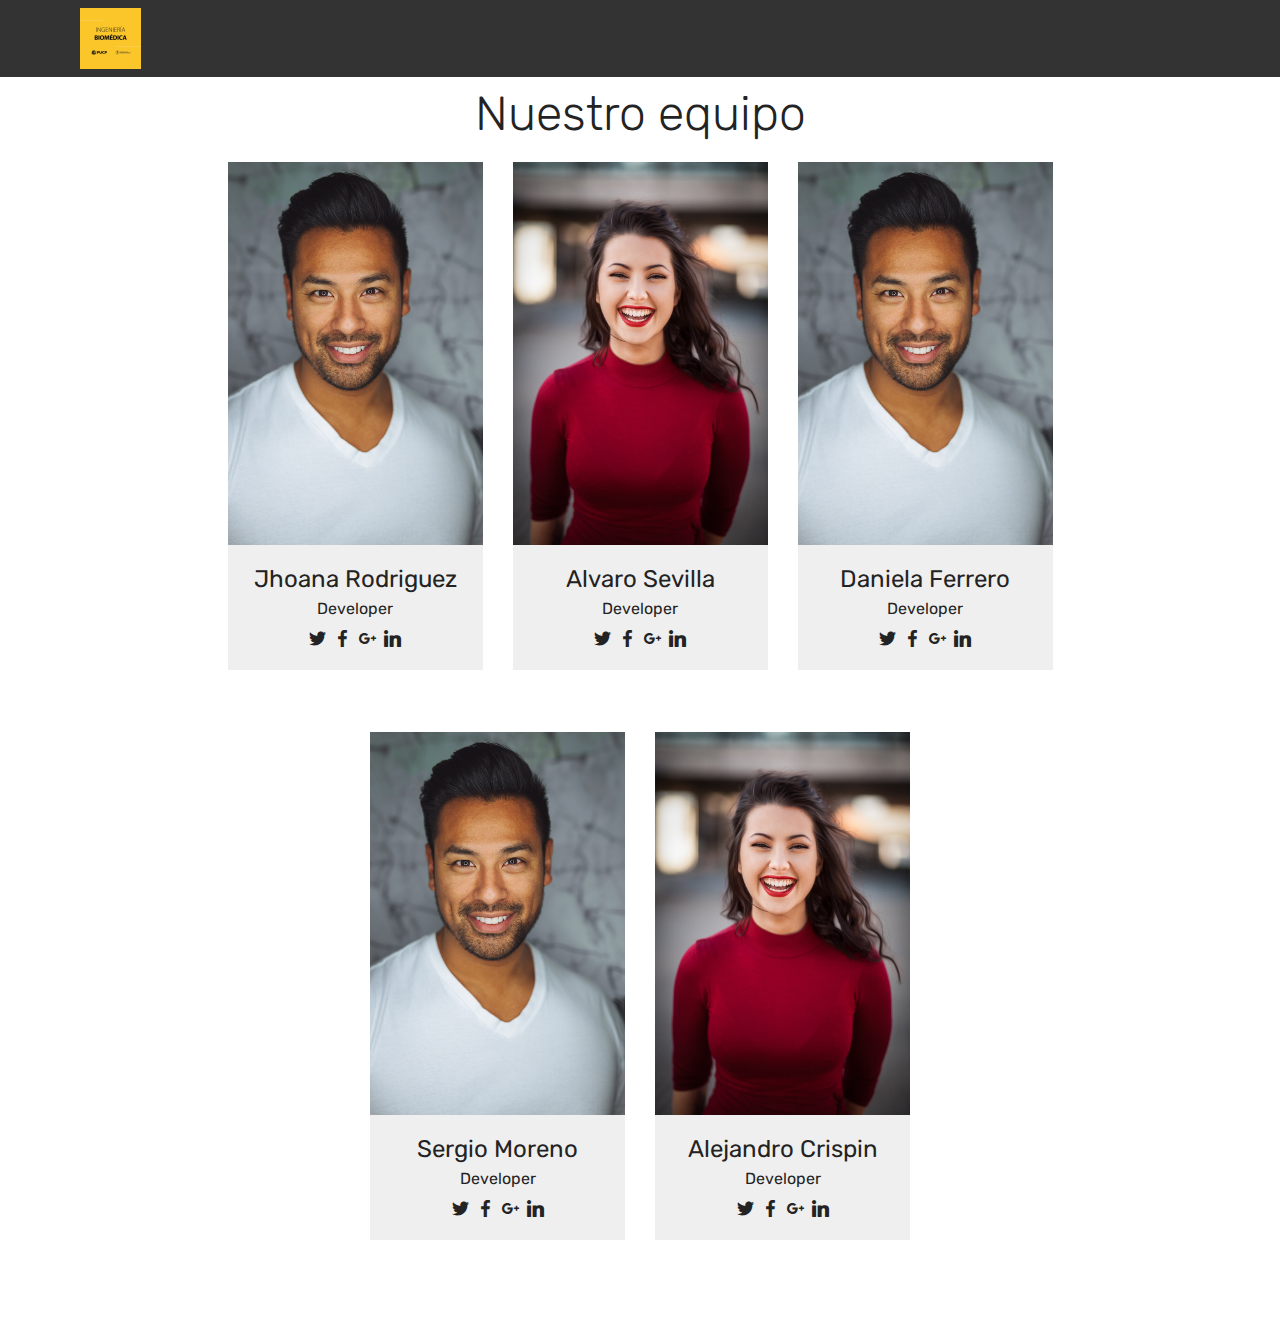
==== Nosotros.html @ 65a23946 "create github pages" ====
<!DOCTYPE html>
<html  >
<head>
  <!-- Site made with Mobirise Website Builder v4.10.15, https://mobirise.com -->
  <meta charset="UTF-8">
  <meta http-equiv="X-UA-Compatible" content="IE=edge">
  <meta name="generator" content="Mobirise v4.10.15, mobirise.com">
  <meta name="viewport" content="width=device-width, initial-scale=1, minimum-scale=1">
  <link rel="shortcut icon" href="assets/images/logo4.png" type="image/x-icon">
  <meta name="description" content="Site Builder Description">
  
  <title>Nosotros</title>
  <link rel="stylesheet" href="assets/web/assets/mobirise-icons/mobirise-icons.css">
  <link rel="stylesheet" href="assets/bootstrap/css/bootstrap.min.css">
  <link rel="stylesheet" href="assets/bootstrap/css/bootstrap-grid.min.css">
  <link rel="stylesheet" href="assets/bootstrap/css/bootstrap-reboot.min.css">
  <link rel="stylesheet" href="assets/tether/tether.min.css">
  <link rel="stylesheet" href="assets/dropdown/css/style.css">
  <link rel="stylesheet" href="assets/socicon/css/styles.css">
  <link rel="stylesheet" href="assets/theme/css/style.css">
  <link rel="preload" as="style" href="assets/mobirise/css/mbr-additional.css"><link rel="stylesheet" href="assets/mobirise/css/mbr-additional.css" type="text/css">
  
  
  
</head>
<body>
  <section class="menu cid-rJEvu6tpf3" once="menu" id="menu1-1">

    

    <nav class="navbar navbar-expand beta-menu navbar-dropdown align-items-center navbar-fixed-top navbar-toggleable-sm">
        <button class="navbar-toggler navbar-toggler-right" type="button" data-toggle="collapse" data-target="#navbarSupportedContent" aria-controls="navbarSupportedContent" aria-expanded="false" aria-label="Toggle navigation">
            <div class="hamburger">
                <span></span>
                <span></span>
                <span></span>
                <span></span>
            </div>
        </button>
        <div class="menu-logo">
            <div class="navbar-brand">
                <span class="navbar-logo">
                    <a href="https://mobirise.co">
                         <img src="assets/images/ing-biomedica-122x122.png" alt="Mobirise" title="" style="height: 3.8rem;">
                    </a>
                </span>
                
            </div>
        </div>
        <div class="collapse navbar-collapse" id="navbarSupportedContent">
            
            
        </div>
    </nav>
</section>

<section class="engine"><a href="https://mobirise.info/i">website creation software</a></section><section class="team1 cid-rJEvImkR2A" id="team1-2">
    
    
    
    <div class="container align-center">
        <h2 class="pb-3 mbr-fonts-style mbr-section-title display-2">Nuestro equipo</h2>
        
        <div class="row media-row">
            
        <div class="team-item col-lg-3 col-md-6">
                <div class="item-image">
                    <img src="assets/images/face3.jpg" alt="" title="">
                </div>
                <div class="item-caption py-3">
                    <div class="item-name px-2">
                        <p class="mbr-fonts-style display-5">Jhoana Rodriguez</p>
                    </div>
                    <div class="item-role px-2">
                        <p>Developer</p>
                    </div>
                    <div class="item-social pt-2">
                        <a href="https://twitter.com/mobirise" target="_blank">
                            <span class="p-1 socicon-twitter socicon mbr-iconfont mbr-iconfont-social"></span>
                        </a>
                        <a href="https://www.facebook.com/pages/Mobirise/1616226671953247" target="_blank">
                            <span class="p-1 socicon-facebook socicon mbr-iconfont mbr-iconfont-social"></span>
                        </a>
                        <a href="https://plus.google.com/u/0/+Mobirise" target="_blank">
                            <span class="p-1 socicon-googleplus socicon mbr-iconfont mbr-iconfont-social"></span>
                        </a>
                        <a href="https://www.linkedin.com/in/mobirise" target="_blank">
                            <span class="p-1 socicon-linkedin socicon mbr-iconfont mbr-iconfont-social"></span>
                        </a>
                        <a href="https://www.instagram.com/mobirise/" target="_blank">
                            
                        </a>
                        <a href="https://www.youtube.com/channel/UCt_tncVAetpK5JeM8L-8jyw" target="_blank">    
                            
                        </a>
                    </div>
                </div>
            </div><div class="team-item col-lg-3 col-md-6">
                <div class="item-image">
                    <img src="assets/images/face2.jpg" alt="" title="">
                </div>
                <div class="item-caption py-3">
                    <div class="item-name px-2">
                        <p class="mbr-fonts-style display-5">Alvaro Sevilla</p>
                    </div>
                    <div class="item-role px-2">
                        <p>Developer</p>
                    </div>
                    <div class="item-social pt-2">
                        <a href="https://twitter.com/mobirise" target="_blank">
                            <span class="p-1 socicon-twitter socicon mbr-iconfont mbr-iconfont-social"></span>
                        </a>
                        <a href="https://www.facebook.com/pages/Mobirise/1616226671953247" target="_blank">
                            <span class="p-1 socicon-facebook socicon mbr-iconfont mbr-iconfont-social"></span>
                        </a>
                        <a href="https://plus.google.com/u/0/+Mobirise" target="_blank">
                            <span class="p-1 socicon-googleplus socicon mbr-iconfont mbr-iconfont-social"></span>
                        </a>
                        <a href="https://www.linkedin.com/in/mobirise" target="_blank">
                            <span class="p-1 socicon-linkedin socicon mbr-iconfont mbr-iconfont-social"></span>
                        </a>
                        <a href="https://www.instagram.com/mobirise/" target="_blank">
                            
                        </a>
                        <a href="https://www.youtube.com/channel/UCt_tncVAetpK5JeM8L-8jyw" target="_blank">    
                            
                        </a>
                    </div>
                </div>
            </div><div class="team-item col-lg-3 col-md-6">
                <div class="item-image">
                    <img src="assets/images/face3.jpg" alt="" title="">
                </div>
                <div class="item-caption py-3">
                    <div class="item-name px-2">
                        <p class="mbr-fonts-style display-5">Daniela Ferrero</p>
                    </div>
                    <div class="item-role px-2">
                        <p>Developer</p>
                    </div>
                    <div class="item-social pt-2">
                        <a href="https://twitter.com/mobirise" target="_blank">
                            <span class="p-1 socicon-twitter socicon mbr-iconfont mbr-iconfont-social"></span>
                        </a>
                        <a href="https://www.facebook.com/pages/Mobirise/1616226671953247" target="_blank">
                            <span class="p-1 socicon-facebook socicon mbr-iconfont mbr-iconfont-social"></span>
                        </a>
                        <a href="https://plus.google.com/u/0/+Mobirise" target="_blank">
                            <span class="p-1 socicon-googleplus socicon mbr-iconfont mbr-iconfont-social"></span>
                        </a>
                        <a href="https://www.linkedin.com/in/mobirise" target="_blank">
                            <span class="p-1 socicon-linkedin socicon mbr-iconfont mbr-iconfont-social"></span>
                        </a>
                        <a href="https://www.instagram.com/mobirise/" target="_blank">
                            
                        </a>
                        <a href="https://www.youtube.com/channel/UCt_tncVAetpK5JeM8L-8jyw" target="_blank">    
                            
                        </a>
                    </div>
                </div>
            </div></div>    
    </div>
</section>

<section class="team1 cid-rJEvRMccvX" id="team1-3">
    
    
    
    <div class="container align-center">
        
        
        <div class="row media-row">
            
        <div class="team-item col-lg-3 col-md-6">
                <div class="item-image">
                    <img src="assets/images/face3.jpg" alt="" title="">
                </div>
                <div class="item-caption py-3">
                    <div class="item-name px-2">
                        <p class="mbr-fonts-style display-5">Sergio Moreno</p>
                    </div>
                    <div class="item-role px-2">
                        <p>Developer</p>
                    </div>
                    <div class="item-social pt-2">
                        <a href="https://twitter.com/mobirise" target="_blank">
                            <span class="p-1 socicon-twitter socicon mbr-iconfont mbr-iconfont-social"></span>
                        </a>
                        <a href="https://www.facebook.com/pages/Mobirise/1616226671953247" target="_blank">
                            <span class="p-1 socicon-facebook socicon mbr-iconfont mbr-iconfont-social"></span>
                        </a>
                        <a href="https://plus.google.com/u/0/+Mobirise" target="_blank">
                            <span class="p-1 socicon-googleplus socicon mbr-iconfont mbr-iconfont-social"></span>
                        </a>
                        <a href="https://www.linkedin.com/in/mobirise" target="_blank">
                            <span class="p-1 socicon-linkedin socicon mbr-iconfont mbr-iconfont-social"></span>
                        </a>
                        <a href="https://www.instagram.com/mobirise/" target="_blank">
                            
                        </a>
                        <a href="https://www.youtube.com/channel/UCt_tncVAetpK5JeM8L-8jyw" target="_blank">    
                            
                        </a>
                    </div>
                </div>
            </div><div class="team-item col-lg-3 col-md-6">
                <div class="item-image">
                    <img src="assets/images/face2.jpg" alt="" title="">
                </div>
                <div class="item-caption py-3">
                    <div class="item-name px-2">
                        <p class="mbr-fonts-style display-5">Alejandro Crispin</p>
                    </div>
                    <div class="item-role px-2">
                        <p>Developer</p>
                    </div>
                    <div class="item-social pt-2">
                        <a href="https://twitter.com/mobirise" target="_blank">
                            <span class="p-1 socicon-twitter socicon mbr-iconfont mbr-iconfont-social"></span>
                        </a>
                        <a href="https://www.facebook.com/pages/Mobirise/1616226671953247" target="_blank">
                            <span class="p-1 socicon-facebook socicon mbr-iconfont mbr-iconfont-social"></span>
                        </a>
                        <a href="https://plus.google.com/u/0/+Mobirise" target="_blank">
                            <span class="p-1 socicon-googleplus socicon mbr-iconfont mbr-iconfont-social"></span>
                        </a>
                        <a href="https://www.linkedin.com/in/mobirise" target="_blank">
                            <span class="p-1 socicon-linkedin socicon mbr-iconfont mbr-iconfont-social"></span>
                        </a>
                        <a href="https://www.instagram.com/mobirise/" target="_blank">
                            
                        </a>
                        <a href="https://www.youtube.com/channel/UCt_tncVAetpK5JeM8L-8jyw" target="_blank">    
                            
                        </a>
                    </div>
                </div>
            </div></div>    
    </div>
</section>


  <script src="assets/web/assets/jquery/jquery.min.js"></script>
  <script src="assets/popper/popper.min.js"></script>
  <script src="assets/bootstrap/js/bootstrap.min.js"></script>
  <script src="assets/tether/tether.min.js"></script>
  <script src="assets/smoothscroll/smooth-scroll.js"></script>
  <script src="assets/dropdown/js/nav-dropdown.js"></script>
  <script src="assets/dropdown/js/navbar-dropdown.js"></script>
  <script src="assets/touchswipe/jquery.touch-swipe.min.js"></script>
  <script src="assets/theme/js/script.js"></script>
  
  
</body>
</html>
---- assets/web/assets/mobirise-icons/mobirise-icons.css ----
@font-face {
  font-family: 'MobiriseIcons';
  src:  url('mobirise-icons.eot?spat4u');
  src:  url('mobirise-icons.eot?spat4u#iefix') format('embedded-opentype'),
    url('mobirise-icons.ttf?spat4u') format('truetype'),
    url('mobirise-icons.woff?spat4u') format('woff'),
    url('mobirise-icons.svg?spat4u#MobiriseIcons') format('svg');
  font-weight: normal;
  font-style: normal;
  font-display: swap;
}

[class^="mbri-"], [class*=" mbri-"] {
  /* use !important to prevent issues with browser extensions that change fonts */
  font-family: MobiriseIcons !important;
  speak: none;
  font-style: normal;
  font-weight: normal;
  font-variant: normal;
  text-transform: none;
  line-height: 1;

  /* Better Font Rendering =========== */
  -webkit-font-smoothing: antialiased;
  -moz-osx-font-smoothing: grayscale;
}

.mbri-add-submenu:before {
  content: "\e900";
}
.mbri-alert:before {
  content: "\e901";
}
.mbri-align-center:before {
  content: "\e902";
}
.mbri-align-justify:before {
  content: "\e903";
}
.mbri-align-left:before {
  content: "\e904";
}
.mbri-align-right:before {
  content: "\e905";
}
.mbri-android:before {
  content: "\e906";
}
.mbri-apple:before {
  content: "\e907";
}
.mbri-arrow-down:before {
  content: "\e908";
}
.mbri-arrow-next:before {
  content: "\e909";
}
.mbri-arrow-prev:before {
  content: "\e90a";
}
.mbri-arrow-up:before {
  content: "\e90b";
}
.mbri-bold:before {
  content: "\e90c";
}
.mbri-bookmark:before {
  content: "\e90d";
}
.mbri-bootstrap:before {
  content: "\e90e";
}
.mbri-briefcase:before {
  content: "\e90f";
}
.mbri-browse:before {
  content: "\e910";
}
.mbri-bulleted-list:before {
  content: "\e911";
}
.mbri-calendar:before {
  content: "\e912";
}
.mbri-camera:before {
  content: "\e913";
}
.mbri-cart-add:before {
  content: "\e914";
}
.mbri-cart-full:before {
  content: "\e915";
}
.mbri-cash:before {
  content: "\e916";
}
.mbri-change-style:before {
  content: "\e917";
}
.mbri-chat:before {
  content: "\e918";
}
.mbri-clock:before {
  content: "\e919";
}
.mbri-close:before {
  content: "\e91a";
}
.mbri-cloud:before {
  content: "\e91b";
}
.mbri-code:before {
  content: "\e91c";
}
.mbri-contact-form:before {
  content: "\e91d";
}
.mbri-credit-card:before {
  content: "\e91e";
}
.mbri-cursor-click:before {
  content: "\e91f";
}
.mbri-cust-feedback:before {
  content: "\e920";
}
.mbri-database:before {
  content: "\e921";
}
.mbri-delivery:before {
  content: "\e922";
}
.mbri-desktop:before {
  content: "\e923";
}
.mbri-devices:before {
  content: "\e924";
}
.mbri-down:before {
  content: "\e925";
}
.mbri-download:before {
  content: "\e989";
}
.mbri-drag-n-drop:before {
  content: "\e927";
}
.mbri-drag-n-drop2:before {
  content: "\e928";
}
.mbri-edit:before {
  content: "\e929";
}
.mbri-edit2:before {
  content: "\e92a";
}
.mbri-error:before {
  content: "\e92b";
}
.mbri-extension:before {
  content: "\e92c";
}
.mbri-features:before {
  content: "\e92d";
}
.mbri-file:before {
  content: "\e92e";
}
.mbri-flag:before {
  content: "\e92f";
}
.mbri-folder:before {
  content: "\e930";
}
.mbri-gift:before {
  content: "\e931";
}
.mbri-github:before {
  content: "\e932";
}
.mbri-globe:before {
  content: "\e933";
}
.mbri-globe-2:before {
  content: "\e934";
}
.mbri-growing-chart:before {
  content: "\e935";
}
.mbri-hearth:before {
  content: "\e936";
}
.mbri-help:before {
  content: "\e937";
}
.mbri-home:before {
  content: "\e938";
}
.mbri-hot-cup:before {
  content: "\e939";
}
.mbri-idea:before {
  content: "\e93a";
}
.mbri-image-gallery:before {
  content: "\e93b";
}
.mbri-image-slider:before {
  content: "\e93c";
}
.mbri-info:before {
  content: "\e93d";
}
.mbri-italic:before {
  content: "\e93e";
}
.mbri-key:before {
  content: "\e93f";
}
.mbri-laptop:before {
  content: "\e940";
}
.mbri-layers:before {
  content: "\e941";
}
.mbri-left-right:before {
  content: "\e942";
}
.mbri-left:before {
  content: "\e943";
}
.mbri-letter:before {
  content: "\e944";
}
.mbri-like:before {
  content: "\e945";
}
.mbri-link:before {
  content: "\e946";
}
.mbri-lock:before {
  content: "\e947";
}
.mbri-login:before {
  content: "\e948";
}
.mbri-logout:before {
  content: "\e949";
}
.mbri-magic-stick:before {
  content: "\e94a";
}
.mbri-map-pin:before {
  content: "\e94b";
}
.mbri-menu:before {
  content: "\e94c";
}
.mbri-mobile:before {
  content: "\e94d";
}
.mbri-mobile2:before {
  content: "\e94e";
}
.mbri-mobirise:before {
  content: "\e94f";
}
.mbri-more-horizontal:before {
  content: "\e950";
}
.mbri-more-vertical:before {
  content: "\e951";
}
.mbri-music:before {
  content: "\e952";
}
.mbri-new-file:before {
  content: "\e953";
}
.mbri-numbered-list:before {
  content: "\e954";
}
.mbri-opened-folder:before {
  content: "\e955";
}
.mbri-pages:before {
  content: "\e956";
}
.mbri-paper-plane:before {
  content: "\e957";
}
.mbri-paperclip:before {
  content: "\e958";
}
.mbri-photo:before {
  content: "\e959";
}
.mbri-photos:before {
  content: "\e95a";
}
.mbri-pin:before {
  content: "\e95b";
}
.mbri-play:before {
  content: "\e95c";
}
.mbri-plus:before {
  content: "\e95d";
}
.mbri-preview:before {
  content: "\e95e";
}
.mbri-print:before {
  content: "\e95f";
}
.mbri-protect:before {
  content: "\e960";
}
.mbri-question:before {
  content: "\e961";
}
.mbri-quote-left:before {
  content: "\e962";
}
.mbri-quote-right:before {
  content: "\e963";
}
.mbri-refresh:before {
  content: "\e964";
}
.mbri-responsive:before {
  content: "\e965";
}
.mbri-right:before {
  content: "\e966";
}
.mbri-rocket:before {
  content: "\e967";
}
.mbri-sad-face:before {
  content: "\e968";
}
.mbri-sale:before {
  content: "\e969";
}
.mbri-save:before {
  content: "\e96a";
}
.mbri-search:before {
  content: "\e96b";
}
.mbri-setting:before {
  content: "\e96c";
}
.mbri-setting2:before {
  content: "\e96d";
}
.mbri-setting3:before {
  content: "\e96e";
}
.mbri-share:before {
  content: "\e96f";
}
.mbri-shopping-bag:before {
  content: "\e970";
}
.mbri-shopping-basket:before {
  content: "\e971";
}
.mbri-shopping-cart:before {
  content: "\e972";
}
.mbri-sites:before {
  content: "\e973";
}
.mbri-smile-face:before {
  content: "\e974";
}
.mbri-speed:before {
  content: "\e975";
}
.mbri-star:before {
  content: "\e976";
}
.mbri-success:before {
  content: "\e977";
}
.mbri-sun:before {
  content: "\e978";
}
.mbri-sun2:before {
  content: "\e979";
}
.mbri-tablet:before {
  content: "\e97a";
}
.mbri-tablet-vertical:before {
  content: "\e97b";
}
.mbri-target:before {
  content: "\e97c";
}
.mbri-timer:before {
  content: "\e97d";
}
.mbri-to-ftp:before {
  content: "\e97e";
}
.mbri-to-local-drive:before {
  content: "\e97f";
}
.mbri-touch-swipe:before {
  content: "\e980";
}
.mbri-touch:before {
  content: "\e981";
}
.mbri-trash:before {
  content: "\e982";
}
.mbri-underline:before {
  content: "\e983";
}
.mbri-unlink:before {
  content: "\e984";
}
.mbri-unlock:before {
  content: "\e985";
}
.mbri-up-down:before {
  content: "\e986";
}
.mbri-up:before {
  content: "\e987";
}
.mbri-update:before {
  content: "\e988";
}
.mbri-upload:before {
 content: "\e926"; 
}
.mbri-user:before {
  content: "\e98a";
}
.mbri-user2:before {
  content: "\e98b";
}
.mbri-users:before {
  content: "\e98c";
}
.mbri-video:before {
  content: "\e98d";
}
.mbri-video-play:before {
  content: "\e98e";
}
.mbri-watch:before {
  content: "\e98f";
}
.mbri-website-theme:before {
  content: "\e990";
}
.mbri-wifi:before {
  content: "\e991";
}
.mbri-windows:before {
  content: "\e992";
}
.mbri-zoom-out:before {
  content: "\e993";
}
.mbri-redo:before {
  content: "\e994";
}
.mbri-undo:before {
  content: "\e995";
}
---- assets/dropdown/css/style.css ----
.navbar-dropdown {
  left: 0;
  padding: 0;
  position: absolute;
  right: 0;
  top: 0;
  transition: all 0.45s ease;
  z-index: 1030;
  background: #282828; }
  .navbar-dropdown .navbar-logo {
    margin-right: 0.8rem;
    transition: margin 0.3s ease-in-out;
    vertical-align: middle; }
    .navbar-dropdown .navbar-logo img {
      height: 3.125rem;
      transition: all 0.3s ease-in-out; }
    .navbar-dropdown .navbar-logo.mbr-iconfont {
      font-size: 3.125rem;
      line-height: 3.125rem; }
  .navbar-dropdown .navbar-caption {
    font-weight: 700;
    white-space: normal;
    vertical-align: -4px;
    line-height: 3.125rem !important; }
    .navbar-dropdown .navbar-caption, .navbar-dropdown .navbar-caption:hover {
      color: inherit;
      text-decoration: none; }
  .navbar-dropdown .mbr-iconfont + .navbar-caption {
    vertical-align: -1px; }
  .navbar-dropdown.navbar-fixed-top {
    position: fixed; }
  .navbar-dropdown .navbar-brand span {
    vertical-align: -4px; }
  .navbar-dropdown.bg-color.transparent {
    background: none; }
  .navbar-dropdown.navbar-short .navbar-brand {
    padding: 0.625rem 0; }
    .navbar-dropdown.navbar-short .navbar-brand span {
      vertical-align: -1px; }
  .navbar-dropdown.navbar-short .navbar-caption {
    line-height: 2.375rem !important;
    vertical-align: -2px; }
  .navbar-dropdown.navbar-short .navbar-logo {
    margin-right: 0.5rem; }
    .navbar-dropdown.navbar-short .navbar-logo img {
      height: 2.375rem; }
    .navbar-dropdown.navbar-short .navbar-logo.mbr-iconfont {
      font-size: 2.375rem;
      line-height: 2.375rem; }
  .navbar-dropdown.navbar-short .mbr-table-cell {
    height: 3.625rem; }
  .navbar-dropdown .navbar-close {
    left: 0.6875rem;
    position: fixed;
    top: 0.75rem;
    z-index: 1000; }
  .navbar-dropdown .hamburger-icon {
    content: "";
    display: inline-block;
    vertical-align: middle;
    width: 16px;
    -webkit-box-shadow: 0 -6px 0 1px #282828,0 0 0 1px #282828,0 6px 0 1px #282828;
    -moz-box-shadow: 0 -6px 0 1px #282828,0 0 0 1px #282828,0 6px 0 1px #282828;
    box-shadow: 0 -6px 0 1px #282828,0 0 0 1px #282828,0 6px 0 1px #282828; }

.dropdown-menu .dropdown-toggle[data-toggle="dropdown-submenu"]::after {
  border-bottom: 0.35em solid transparent;
  border-left: 0.35em solid;
  border-right: 0;
  border-top: 0.35em solid transparent;
  margin-left: 0.3rem; }

.dropdown-menu .dropdown-item:focus {
  outline: 0; }

.nav-dropdown {
  font-size: 0.75rem;
  font-weight: 500;
  height: auto !important; }
  .nav-dropdown .nav-btn {
    padding-left: 1rem; }
  .nav-dropdown .link {
    margin: .667em 1.667em;
    font-weight: 500;
    padding: 0;
    transition: color .2s ease-in-out; }
    .nav-dropdown .link.dropdown-toggle {
      margin-right: 2.583em; }
      .nav-dropdown .link.dropdown-toggle::after {
        margin-left: .25rem;
        border-top: 0.35em solid;
        border-right: 0.35em solid transparent;
        border-left: 0.35em solid transparent;
        border-bottom: 0; }
      .nav-dropdown .link.dropdown-toggle[aria-expanded="true"] {
        margin: 0;
        padding: 0.667em 3.263em  0.667em 1.667em; }
  .nav-dropdown .link::after,
  .nav-dropdown .dropdown-item::after {
    color: inherit; }
  .nav-dropdown .btn {
    font-size: 0.75rem;
    font-weight: 700;
    letter-spacing: 0;
    margin-bottom: 0;
    padding-left: 1.25rem;
    padding-right: 1.25rem; }
  .nav-dropdown .dropdown-menu {
    border-radius: 0;
    border: 0;
    left: 0;
    margin: 0;
    padding-bottom: 1.25rem;
    padding-top: 1.25rem;
    position: relative; }
  .nav-dropdown .dropdown-submenu {
    margin-left: 0.125rem;
    top: 0; }
  .nav-dropdown .dropdown-item {
    font-weight: 500;
    line-height: 2;
    padding: 0.3846em 4.615em 0.3846em 1.5385em;
    position: relative;
    transition: color .2s ease-in-out, background-color .2s ease-in-out; }
    .nav-dropdown .dropdown-item::after {
      margin-top: -0.3077em;
      position: absolute;
      right: 1.1538em;
      top: 50%; }
    .nav-dropdown .dropdown-item:focus, .nav-dropdown .dropdown-item:hover {
      background: none; }

@media (max-width: 767px) {
  .nav-dropdown.navbar-toggleable-sm {
    bottom: 0;
    display: none;
    left: 0;
    overflow-x: hidden;
    position: fixed;
    top: 0;
    transform: translateX(-100%);
    -ms-transform: translateX(-100%);
    -webkit-transform: translateX(-100%);
    width: 18.75rem;
    z-index: 999; } }
.nav-dropdown.navbar-toggleable-xl {
  bottom: 0;
  display: none;
  left: 0;
  overflow-x: hidden;
  position: fixed;
  top: 0;
  transform: translateX(-100%);
  -ms-transform: translateX(-100%);
  -webkit-transform: translateX(-100%);
  width: 18.75rem;
  z-index: 999; }

.nav-dropdown-sm {
  display: block !important;
  overflow-x: hidden;
  overflow: auto;
  padding-top: 3.875rem; }
  .nav-dropdown-sm::after {
    content: "";
    display: block;
    height: 3rem;
    width: 100%; }
  .nav-dropdown-sm.collapse.in ~ .navbar-close {
    display: block !important; }
  .nav-dropdown-sm.collapsing, .nav-dropdown-sm.collapse.in {
    transform: translateX(0);
    -ms-transform: translateX(0);
    -webkit-transform: translateX(0);
    transition: all 0.25s ease-out;
    -webkit-transition: all 0.25s ease-out;
    background: #282828; }
  .nav-dropdown-sm.collapsing[aria-expanded="false"] {
    transform: translateX(-100%);
    -ms-transform: translateX(-100%);
    -webkit-transform: translateX(-100%); }
  .nav-dropdown-sm .nav-item {
    display: block;
    margin-left: 0 !important;
    padding-left: 0; }
  .nav-dropdown-sm .link,
  .nav-dropdown-sm .dropdown-item {
    border-top: 1px dotted rgba(255, 255, 255, 0.1);
    font-size: 0.8125rem;
    line-height: 1.6;
    margin: 0 !important;
    padding: 0.875rem 2.4rem 0.875rem 1.5625rem !important;
    position: relative;
    white-space: normal; }
    .nav-dropdown-sm .link:focus, .nav-dropdown-sm .link:hover,
    .nav-dropdown-sm .dropdown-item:focus,
    .nav-dropdown-sm .dropdown-item:hover {
      background: rgba(0, 0, 0, 0.2) !important;
      color: #c0a375; }
  .nav-dropdown-sm .nav-btn {
    position: relative;
    padding: 1.5625rem 1.5625rem 0 1.5625rem; }
    .nav-dropdown-sm .nav-btn::before {
      border-top: 1px dotted rgba(255, 255, 255, 0.1);
      content: "";
      left: 0;
      position: absolute;
      top: 0;
      width: 100%; }
    .nav-dropdown-sm .nav-btn + .nav-btn {
      padding-top: 0.625rem; }
      .nav-dropdown-sm .nav-btn + .nav-btn::before {
        display: none; }
  .nav-dropdown-sm .btn {
    padding: 0.625rem 0; }
  .nav-dropdown-sm .dropdown-toggle[data-toggle="dropdown-submenu"]::after {
    margin-left: .25rem;
    border-top: 0.35em solid;
    border-right: 0.35em solid transparent;
    border-left: 0.35em solid transparent;
    border-bottom: 0; }
  .nav-dropdown-sm .dropdown-toggle[data-toggle="dropdown-submenu"][aria-expanded="true"]::after {
    border-top: 0;
    border-right: 0.35em solid transparent;
    border-left: 0.35em solid transparent;
    border-bottom: 0.35em solid; }
  .nav-dropdown-sm .dropdown-menu {
    margin: 0;
    padding: 0;
    position: relative;
    top: 0;
    left: 0;
    width: 100%;
    border: 0;
    float: none;
    border-radius: 0;
    background: none; }
  .nav-dropdown-sm .dropdown-submenu {
    left: 100%;
    margin-left: 0.125rem;
    margin-top: -1.25rem;
    top: 0; }

.navbar-toggleable-sm .nav-dropdown .dropdown-menu {
  position: absolute; }

.navbar-toggleable-sm .nav-dropdown .dropdown-submenu {
  left: 100%;
  margin-left: 0.125rem;
  margin-top: -1.25rem;
  top: 0; }

.navbar-toggleable-sm.opened .nav-dropdown .dropdown-menu {
  position: relative; }

.navbar-toggleable-sm.opened .nav-dropdown .dropdown-submenu {
  left: 0;
  margin-left: 00rem;
  margin-top: 0rem;
  top: 0; }

.is-builder .nav-dropdown.collapsing {
  transition: none !important; }

/*# sourceMappingURL=style.css.map */
---- assets/socicon/css/styles.css ----
@charset "UTF-8";

@font-face {
  font-family: "socicon";
  src:url("../fonts/socicon.eot");
  src:url("../fonts/socicon.eot?#iefix") format("embedded-opentype"),
    url("../fonts/socicon.woff") format("woff"),
    url("../fonts/socicon.ttf") format("truetype"),
    url("../fonts/socicon.svg#socicon") format("svg");
  font-weight: normal;
  font-style: normal;
  font-display:swap;
}

[data-icon]:before {
  font-family: "socicon" !important;
  content: attr(data-icon);
  font-style: normal !important;
  font-weight: normal !important;
  font-variant: normal !important;
  text-transform: none !important;
  speak: none;
  line-height: 1;
  -webkit-font-smoothing: antialiased;
  -moz-osx-font-smoothing: grayscale;
}

[class^="socicon-"]:before,
[class*=" socicon-"]:before {
  font-family: "socicon" !important;
  font-style: normal !important;
  font-weight: normal !important;
  font-variant: normal !important;
  text-transform: none !important;
  speak: none;
  line-height: 1;
  -webkit-font-smoothing: antialiased;
  -moz-osx-font-smoothing: grayscale;
}

.socicon-modelmayhem:before {
  content: "\e000";
}
.socicon-mixcloud:before {
  content: "\e001";
}
.socicon-drupal:before {
  content: "\e002";
}
.socicon-swarm:before {
  content: "\e003";
}
.socicon-istock:before {
  content: "\e004";
}
.socicon-yammer:before {
  content: "\e005";
}
.socicon-ello:before {
  content: "\e006";
}
.socicon-stackoverflow:before {
  content: "\e007";
}
.socicon-persona:before {
  content: "\e008";
}
.socicon-triplej:before {
  content: "\e009";
}
.socicon-houzz:before {
  content: "\e00a";
}
.socicon-rss:before {
  content: "\e00b";
}
.socicon-paypal:before {
  content: "\e00c";
}
.socicon-odnoklassniki:before {
  content: "\e00d";
}
.socicon-airbnb:before {
  content: "\e00e";
}
.socicon-periscope:before {
  content: "\e00f";
}
.socicon-outlook:before {
  content: "\e010";
}
.socicon-coderwall:before {
  content: "\e011";
}
.socicon-tripadvisor:before {
  content: "\e012";
}
.socicon-appnet:before {
  content: "\e013";
}
.socicon-goodreads:before {
  content: "\e014";
}
.socicon-tripit:before {
  content: "\e015";
}
.socicon-lanyrd:before {
  content: "\e016";
}
.socicon-slideshare:before {
  content: "\e017";
}
.socicon-buffer:before {
  content: "\e018";
}
.socicon-disqus:before {
  content: "\e019";
}
.socicon-vkontakte:before {
  content: "\e01a";
}
.socicon-whatsapp:before {
  content: "\e01b";
}
.socicon-patreon:before {
  content: "\e01c";
}
.socicon-storehouse:before {
  content: "\e01d";
}
.socicon-pocket:before {
  content: "\e01e";
}
.socicon-mail:before {
  content: "\e01f";
}
.socicon-blogger:before {
  content: "\e020";
}
.socicon-technorati:before {
  content: "\e021";
}
.socicon-reddit:before {
  content: "\e022";
}
.socicon-dribbble:before {
  content: "\e023";
}
.socicon-stumbleupon:before {
  content: "\e024";
}
.socicon-digg:before {
  content: "\e025";
}
.socicon-envato:before {
  content: "\e026";
}
.socicon-behance:before {
  content: "\e027";
}
.socicon-delicious:before {
  content: "\e028";
}
.socicon-deviantart:before {
  content: "\e029";
}
.socicon-forrst:before {
  content: "\e02a";
}
.socicon-play:before {
  content: "\e02b";
}
.socicon-zerply:before {
  content: "\e02c";
}
.socicon-wikipedia:before {
  content: "\e02d";
}
.socicon-apple:before {
  content: "\e02e";
}
.socicon-flattr:before {
  content: "\e02f";
}
.socicon-github:before {
  content: "\e030";
}
.socicon-renren:before {
  content: "\e031";
}
.socicon-friendfeed:before {
  content: "\e032";
}
.socicon-newsvine:before {
  content: "\e033";
}
.socicon-identica:before {
  content: "\e034";
}
.socicon-bebo:before {
  content: "\e035";
}
.socicon-zynga:before {
  content: "\e036";
}
.socicon-steam:before {
  content: "\e037";
}
.socicon-xbox:before {
  content: "\e038";
}
.socicon-windows:before {
  content: "\e039";
}
.socicon-qq:before {
  content: "\e03a";
}
.socicon-douban:before {
  content: "\e03b";
}
.socicon-meetup:before {
  content: "\e03c";
}
.socicon-playstation:before {
  content: "\e03d";
}
.socicon-android:before {
  content: "\e03e";
}
.socicon-snapchat:before {
  content: "\e03f";
}
.socicon-twitter:before {
  content: "\e040";
}
.socicon-facebook:before {
  content: "\e041";
}
.socicon-googleplus:before {
  content: "\e042";
}
.socicon-pinterest:before {
  content: "\e043";
}
.socicon-foursquare:before {
  content: "\e044";
}
.socicon-yahoo:before {
  content: "\e045";
}
.socicon-skype:before {
  content: "\e046";
}
.socicon-yelp:before {
  content: "\e047";
}
.socicon-feedburner:before {
  content: "\e048";
}
.socicon-linkedin:before {
  content: "\e049";
}
.socicon-viadeo:before {
  content: "\e04a";
}
.socicon-xing:before {
  content: "\e04b";
}
.socicon-myspace:before {
  content: "\e04c";
}
.socicon-soundcloud:before {
  content: "\e04d";
}
.socicon-spotify:before {
  content: "\e04e";
}
.socicon-grooveshark:before {
  content: "\e04f";
}
.socicon-lastfm:before {
  content: "\e050";
}
.socicon-youtube:before {
  content: "\e051";
}
.socicon-vimeo:before {
  content: "\e052";
}
.socicon-dailymotion:before {
  content: "\e053";
}
.socicon-vine:before {
  content: "\e054";
}
.socicon-flickr:before {
  content: "\e055";
}
.socicon-500px:before {
  content: "\e056";
}
.socicon-wordpress:before {
  content: "\e058";
}
.socicon-tumblr:before {
  content: "\e059";
}
.socicon-twitch:before {
  content: "\e05a";
}
.socicon-8tracks:before {
  content: "\e05b";
}
.socicon-amazon:before {
  content: "\e05c";
}
.socicon-icq:before {
  content: "\e05d";
}
.socicon-smugmug:before {
  content: "\e05e";
}
.socicon-ravelry:before {
  content: "\e05f";
}
.socicon-weibo:before {
  content: "\e060";
}
.socicon-baidu:before {
  content: "\e061";
}
.socicon-angellist:before {
  content: "\e062";
}
.socicon-ebay:before {
  content: "\e063";
}
.socicon-imdb:before {
  content: "\e064";
}
.socicon-stayfriends:before {
  content: "\e065";
}
.socicon-residentadvisor:before {
  content: "\e066";
}
.socicon-google:before {
  content: "\e067";
}
.socicon-yandex:before {
  content: "\e068";
}
.socicon-sharethis:before {
  content: "\e069";
}
.socicon-bandcamp:before {
  content: "\e06a";
}
.socicon-itunes:before {
  content: "\e06b";
}
.socicon-deezer:before {
  content: "\e06c";
}
.socicon-telegram:before {
  content: "\e06e";
}
.socicon-openid:before {
  content: "\e06f";
}
.socicon-amplement:before {
  content: "\e070";
}
.socicon-viber:before {
  content: "\e071";
}
.socicon-zomato:before {
  content: "\e072";
}
.socicon-draugiem:before {
  content: "\e074";
}
.socicon-endomodo:before {
  content: "\e075";
}
.socicon-filmweb:before {
  content: "\e076";
}
.socicon-stackexchange:before {
  content: "\e077";
}
.socicon-wykop:before {
  content: "\e078";
}
.socicon-teamspeak:before {
  content: "\e079";
}
.socicon-teamviewer:before {
  content: "\e07a";
}
.socicon-ventrilo:before {
  content: "\e07b";
}
.socicon-younow:before {
  content: "\e07c";
}
.socicon-raidcall:before {
  content: "\e07d";
}
.socicon-mumble:before {
  content: "\e07e";
}
.socicon-medium:before {
  content: "\e06d";
}
.socicon-bebee:before {
  content: "\e07f";
}
.socicon-hitbox:before {
  content: "\e080";
}
.socicon-reverbnation:before {
  content: "\e081";
}
.socicon-formulr:before {
  content: "\e082";
}
.socicon-instagram:before {
  content: "\e057";
}
.socicon-battlenet:before {
  content: "\e083";
}
.socicon-chrome:before {
  content: "\e084";
}
.socicon-discord:before {
  content: "\e086";
}
.socicon-issuu:before {
  content: "\e087";
}
.socicon-macos:before {
  content: "\e088";
}
.socicon-firefox:before {
  content: "\e089";
}
.socicon-opera:before {
  content: "\e08d";
}
.socicon-keybase:before {
  content: "\e090";
}
.socicon-alliance:before {
  content: "\e091";
}
.socicon-livejournal:before {
  content: "\e092";
}
.socicon-googlephotos:before {
  content: "\e093";
}
.socicon-horde:before {
  content: "\e094";
}
.socicon-etsy:before {
  content: "\e095";
}
.socicon-zapier:before {
  content: "\e096";
}
.socicon-google-scholar:before {
  content: "\e097";
}
.socicon-researchgate:before {
  content: "\e098";
}
.socicon-wechat:before {
  content: "\e099";
}
.socicon-strava:before {
  content: "\e09a";
}
.socicon-line:before {
  content: "\e09b";
}
.socicon-lyft:before {
  content: "\e09c";
}
.socicon-uber:before {
  content: "\e09d";
}
.socicon-songkick:before {
  content: "\e09e";
}
.socicon-viewbug:before {
  content: "\e09f";
}
.socicon-googlegroups:before {
  content: "\e0a0";
}
.socicon-quora:before {
  content: "\e073";
}
.socicon-diablo:before {
  content: "\e085";
}
.socicon-blizzard:before {
  content: "\e0a1";
}
.socicon-hearthstone:before {
  content: "\e08b";
}
.socicon-heroes:before {
  content: "\e08a";
}
.socicon-overwatch:before {
  content: "\e08c";
}
.socicon-warcraft:before {
  content: "\e08e";
}
.socicon-starcraft:before {
  content: "\e08f";
}
.socicon-beam:before {
  content: "\e0a2";
}
.socicon-curse:before {
  content: "\e0a3";
}
.socicon-player:before {
  content: "\e0a4";
}
.socicon-streamjar:before {
  content: "\e0a5";
}
.socicon-nintendo:before {
  content: "\e0a6";
}
.socicon-hellocoton:before {
  content: "\e0a7";
}
---- assets/theme/css/style.css ----
/*!
 * Mobirise v4 theme (https://mobirise.com/)
 * Copyright 2017 Mobirise
 */
section {
  background-color: #eeeeee;
}

body {
  font-style: normal;
  line-height: 1.5;
}

section,
.container,
.container-fluid {
  position: relative;
  word-wrap: break-word;
}

a.mbr-iconfont:hover {
  text-decoration: none;
}

.article .lead p,
.article .lead ul,
.article .lead ol,
.article .lead pre,
.article .lead blockquote {
  margin-bottom: 0;
}

ul,
ol,
pre,
blockquote {
  margin-bottom: 2.3125rem;
}

pre {
  background: #f4f4f4;
  padding: 10px 24px;
  white-space: pre-wrap;
}

.inactive {
  -webkit-user-select: none;
  -moz-user-select: none;
  -ms-user-select: none;
  user-select: none;
  pointer-events: none;
  -webkit-user-drag: none;
  user-drag: none;
}

.mbr-section__comments .row {
  justify-content: center;
  -webkit-justify-content: center;
}

a {
  font-style: normal;
  font-weight: 400;
  cursor: pointer;
}

a, a:hover {
  text-decoration: none;
}

figure {
  margin-bottom: 0;
}

body {
  color: #232323;
}

h1,
h2,
h3,
h4,
h5,
h6,
.h1,
.h2,
.h3,
.h4,
.h5,
.h6,
.display-1,
.display-2,
.display-3,
.display-4 {
  line-height: 1;
  word-break: break-word;
  word-wrap: break-word;
}

b,
strong {
  font-weight: bold;
}

blockquote {
  padding: 10px 0 10px 20px;
  position: relative;
  border-left: 2px solid;
  border-color: #ff3366;
}

input:-webkit-autofill, input:-webkit-autofill:hover, input:-webkit-autofill:focus, input:-webkit-autofill:active {
  transition-delay: 9999s;
  transition-property: background-color, color;
}

textarea[type='hidden'] {
  display: none;
}

body {
  position: relative;
}

section {
  background-position: 50% 50%;
  background-repeat: no-repeat;
  background-size: cover;
}

section .mbr-background-video,
section .mbr-background-video-preview {
  position: absolute;
  bottom: 0;
  left: 0;
  right: 0;
  top: 0;
}

.hidden {
  visibility: hidden;
}

.mbr-z-index20 {
  z-index: 20;
}

/*! Base colors */
.mbr-white {
  color: #ffffff;
}

.mbr-black {
  color: #000000;
}

.mbr-bg-white {
  background-color: #ffffff;
}

.mbr-bg-black {
  background-color: #000000;
}

/*! Text-aligns */
.align-left {
  text-align: left;
}

.align-center {
  text-align: center;
}

.align-right {
  text-align: right;
}

@media (max-width: 767px) {
  .align-left,
  .align-center,
  .align-right,
  .mbr-section-btn,
  .mbr-section-title {
    text-align: center;
  }
}

/*! Font-weight  */
.mbr-light {
  font-weight: 300;
}

.mbr-regular {
  font-weight: 400;
}

.mbr-semibold {
  font-weight: 500;
}

.mbr-bold {
  font-weight: 700;
}

/*! Media  */
.media-size-item {
  -webkit-flex: 1 1 auto;
  -moz-flex: 1 1 auto;
  -ms-flex: 1 1 auto;
  -o-flex: 1 1 auto;
  flex: 1 1 auto;
}

.media-content {
  -webkit-flex-basis: 100%;
  flex-basis: 100%;
}

.media-container-row {
  display: -ms-flexbox;
  display: -webkit-flex;
  display: flex;
  -webkit-flex-direction: row;
  -ms-flex-direction: row;
  flex-direction: row;
  -webkit-flex-wrap: wrap;
  -ms-flex-wrap: wrap;
  flex-wrap: wrap;
  -webkit-justify-content: center;
  -ms-flex-pack: center;
  justify-content: center;
  -webkit-align-content: center;
  -ms-flex-line-pack: center;
  align-content: center;
  -webkit-align-items: start;
  -ms-flex-align: start;
  align-items: start;
}

.media-container-row .media-size-item {
  width: 400px;
}

.media-container-column {
  display: -ms-flexbox;
  display: -webkit-flex;
  display: flex;
  -webkit-flex-direction: column;
  -ms-flex-direction: column;
  flex-direction: column;
  -webkit-flex-wrap: wrap;
  -ms-flex-wrap: wrap;
  flex-wrap: wrap;
  -webkit-justify-content: center;
  -ms-flex-pack: center;
  justify-content: center;
  -webkit-align-content: center;
  -ms-flex-line-pack: center;
  align-content: center;
  -webkit-align-items: stretch;
  -ms-flex-align: stretch;
  align-items: stretch;
}

.media-container-column > * {
  width: 100%;
}

@media (min-width: 992px) {
  .media-container-row {
    -webkit-flex-wrap: nowrap;
    -ms-flex-wrap: nowrap;
    flex-wrap: nowrap;
  }
}

figure {
  overflow: hidden;
}

figure[mbr-media-size] {
  transition: width 0.1s;
}

.mbr-figure img,
.mbr-figure iframe {
  display: block;
  width: 100%;
}

.card {
  background-color: transparent;
  border: none;
}

.card-box {
  width: 100%;
}

.card-img {
  text-align: center;
  flex-shrink: 0;
  -webkit-flex-shrink: 0;
}

.media {
  max-width: 100%;
  margin: 0 auto;
}

.mbr-figure {
  -ms-flex-item-align: center;
  -ms-grid-row-align: center;
  -webkit-align-self: center;
  align-self: center;
}

.media-container > div {
  max-width: 100%;
}

.mbr-figure img,
.card-img img {
  width: 100%;
}

@media (max-width: 991px) {
  .media-size-item {
    width: auto !important;
  }
  .media {
    width: auto;
  }
  .mbr-figure {
    width: 100% !important;
  }
}

/*! Buttons */
.btn {
  font-weight: 500;
  border-width: 2px;
  font-style: normal;
  letter-spacing: 1px;
  margin: .4rem .8rem;
  white-space: normal;
  -webkit-transition: all .3s ease-in-out;
  -moz-transition: all .3s ease-in-out;
  transition: all .3s ease-in-out;
  display: inline-flex;
  align-items: center;
  justify-content: center;
  word-break: break-word;
  -webkit-align-items: center;
  -webkit-justify-content: center;
  display: -webkit-inline-flex;
}

.btn-sm {
  font-weight: 500;
  letter-spacing: 1px;
  -webkit-transition: all .3s ease-in-out;
  -moz-transition: all .3s ease-in-out;
  transition: all .3s ease-in-out;
}

.btn-md {
  font-weight: 500;
  letter-spacing: 1px;
  margin: .4rem .8rem !important;
  -webkit-transition: all .3s ease-in-out;
  -moz-transition: all .3s ease-in-out;
  transition: all .3s ease-in-out;
}

.btn-lg {
  font-weight: 500;
  letter-spacing: 1px;
  margin: .4rem .8rem !important;
  -webkit-transition: all .3s ease-in-out;
  -moz-transition: all .3s ease-in-out;
  transition: all .3s ease-in-out;
}

.mbr-section-btn {
  margin-left: -0.25rem;
  margin-right: -0.25rem;
  font-size: 0;
}

nav .mbr-section-btn {
  margin-left: 0rem;
  margin-right: 0rem;
}

.btn-form {
  border-radius: 0;
}

.btn-form:hover {
  cursor: pointer;
}

/*! Btn icon margin */
.btn .mbr-iconfont,
.btn.btn-sm .mbr-iconfont {
  cursor: pointer;
  margin-right: 0.5rem;
}

.btn.btn-md .mbr-iconfont,
.btn.btn-md .mbr-iconfont {
  margin-right: 0.8rem;
}

.mbr-regular {
  font-weight: 400;
}

.mbr-semibold {
  font-weight: 500;
}

.mbr-bold {
  font-weight: 700;
}

[type='submit'] {
  -webkit-appearance: none;
}

/*! Full-screen */
.mbr-fullscreen .mbr-overlay {
  min-height: 100vh;
}

.mbr-fullscreen {
  display: flex;
  display: -webkit-flex;
  display: -moz-flex;
  display: -ms-flex;
  display: -o-flex;
  align-items: center;
  -webkit-align-items: center;
  min-height: 100vh;
  padding-top: 3rem;
  padding-bottom: 3rem;
}

/*! Map */
.map {
  height: 25rem;
  position: relative;
}

.map iframe {
  width: 100%;
  height: 100%;
}

.mbr-overlay {
  background-color: #000;
  bottom: 0;
  left: 0;
  opacity: .5;
  position: absolute;
  right: 0;
  top: 0;
  z-index: 0;
  pointer-events: none;
}

/* Form */
blockquote {
  font-style: italic;
  padding: 10px 0 10px 20px;
  font-size: 1.09rem;
  position: relative;
  border-width: 3px;
}

.form-control {
  background-color: #f5f5f5;
  box-shadow: none;
  color: #565656;
  line-height: 1.43;
  min-height: 3.5em;
  padding: 1.07em .5em;
}

.form-control, .form-control:focus {
  border: 1px solid #e8e8e8;
}

.form-active .form-control:invalid {
  border-color: red;
}

.form-control-label {
  position: relative;
  cursor: pointer;
  margin-bottom: .357em;
  padding: 0;
}

.alert {
  color: #ffffff;
  border-radius: 0;
  border: 0;
  font-size: .875rem;
  line-height: 1.5;
  margin-bottom: 1.875rem;
  padding: 1.25rem;
  position: relative;
}

.alert.alert-form::after {
  background-color: inherit;
  bottom: -7px;
  content: "";
  display: block;
  height: 14px;
  left: 50%;
  margin-left: -7px;
  position: absolute;
  transform: rotate(45deg);
  width: 14px;
  -webkit-transform: rotate(45deg);
}

.form-asterisk {
  font-family: initial;
  position: absolute;
  top: -2px;
  font-weight: normal;
}

/*! Scroll to top arrow */
#scrollToTop a i:before {
  content: '';
  position: absolute;
  height: 40%;
  top: 25%;
  background: #fff;
  width: 2px;
  left: calc(50% - 1px);
}

#scrollToTop a i:after {
  content: '';
  position: absolute;
  display: block;
  border-top: 2px solid #fff;
  border-right: 2px solid #fff;
  width: 40%;
  height: 40%;
  left: 30%;
  bottom: 30%;
  transform: rotate(135deg);
  -webkit-transform: rotate(135deg);
}

.mbr-arrow-up {
  bottom: 25px;
  right: 90px;
  position: fixed;
  text-align: right;
  z-index: 5000;
  color: #ffffff;
  font-size: 32px;
  transform: rotate(180deg);
  -webkit-transform: rotate(180deg);
}

.mbr-arrow-up a {
  background: rgba(0, 0, 0, 0.2);
  border-radius: 3px;
  color: #fff;
  display: inline-block;
  height: 60px;
  width: 60px;
  outline-style: none !important;
  position: relative;
  text-decoration: none;
  transition: all 0.3s ease-in-out;
  cursor: pointer;
  text-align: center;
}

.mbr-arrow-up a:hover {
  background-color: rgba(0, 0, 0, 0.4);
}

.mbr-arrow-up a i {
  line-height: 60px;
}

.mbr-arrow-up-icon {
  display: block;
  color: #fff;
}

.mbr-arrow-up-icon::before {
  content: '\203a';
  display: inline-block;
  font-family: serif;
  font-size: 32px;
  line-height: 1;
  font-style: normal;
  position: relative;
  top: 6px;
  left: -4px;
  -webkit-transform: rotate(-90deg);
  transform: rotate(-90deg);
}

/*! Arrow Down */
.mbr-arrow {
  position: absolute;
  bottom: 45px;
  left: 50%;
  width: 60px;
  height: 60px;
  cursor: pointer;
  background-color: rgba(80, 80, 80, 0.5);
  border-radius: 50%;
  -webkit-transform: translateX(-50%);
  transform: translateX(-50%);
}

.mbr-arrow > a {
  display: inline-block;
  text-decoration: none;
  outline-style: none;
  -webkit-animation: arrowdown 1.7s ease-in-out infinite;
  animation: arrowdown 1.7s ease-in-out infinite;
}

.mbr-arrow > a > i {
  position: absolute;
  top: -2px;
  left: 15px;
  font-size: 2rem;
}

@keyframes arrowdown {
  0% {
    transform: translateY(0px);
    -webkit-transform: translateY(0px);
  }
  50% {
    transform: translateY(-5px);
    -webkit-transform: translateY(-5px);
  }
  100% {
    transform: translateY(0px);
    -webkit-transform: translateY(0px);
  }
}

@-webkit-keyframes arrowdown {
  0% {
    transform: translateY(0px);
    -webkit-transform: translateY(0px);
  }
  50% {
    transform: translateY(-5px);
    -webkit-transform: translateY(-5px);
  }
  100% {
    transform: translateY(0px);
    -webkit-transform: translateY(0px);
  }
}

@media (max-width: 500px) {
  .mbr-arrow-up {
    left: 50%;
    right: auto;
    transform: translateX(-50%) rotate(180deg);
    -webkit-transform: translateX(-50%) rotate(180deg);
  }
}

/*Gradients animation*/
@keyframes gradient-animation {
  from {
    background-position: 0% 100%;
    animation-timing-function: ease-in-out;
  }
  to {
    background-position: 100% 0%;
    animation-timing-function: ease-in-out;
  }
}

@-webkit-keyframes gradient-animation {
  from {
    background-position: 0% 100%;
    animation-timing-function: ease-in-out;
  }
  to {
    background-position: 100% 0%;
    animation-timing-function: ease-in-out;
  }
}

.bg-gradient {
  background-size: 200% 200%;
  animation: gradient-animation 5s infinite alternate;
  -webkit-animation: gradient-animation 5s infinite alternate;
}

.menu .navbar-brand {
  display: -webkit-flex;
}

.menu .navbar-brand span {
  display: flex;
  display: -webkit-flex;
}

.menu .navbar-brand .navbar-caption-wrap {
  display: -webkit-flex;
}

.menu .navbar-brand .navbar-logo img {
  display: -webkit-flex;
}

@media (min-width: 768px) and (max-width: 1023px) {
  .menu .navbar-toggleable-sm .navbar-nav {
    display: -webkit-box;
    display: -webkit-flex;
    display: -ms-flexbox;
  }
}

@media (max-width: 1023px) {
  .menu .navbar-collapse {
    max-height: 93.5vh;
  }
  .menu .navbar-collapse.show {
    overflow: auto;
  }
}

@media (min-width: 1024px) {
  .menu .navbar-nav.nav-dropdown {
    display: -webkit-flex;
  }
  .menu .navbar-toggleable-sm .navbar-collapse {
    display: -webkit-flex !important;
  }
  .menu .collapsed .navbar-collapse {
    max-height: 93.5vh;
  }
  .menu .collapsed .navbar-collapse.show {
    overflow: auto;
  }
}

@media (max-width: 767px) {
  .menu .navbar-collapse {
    max-height: 80vh;
  }
}

/* Others*/
.note-check a[data-value=Rubik] {
  font-style: normal;
}

.mbr-arrow a {
  color: #ffffff;
}

@media (max-width: 767px) {
  .mbr-arrow {
    display: none;
  }
}

.navbar {
  display: -webkit-flex;
  -webkit-flex-wrap: wrap;
  -webkit-align-items: center;
  -webkit-justify-content: space-between;
}

.navbar-collapse {
  -webkit-flex-basis: 100%;
  -webkit-flex-grow: 1;
  -webkit-align-items: center;
}

.nav-dropdown .link {
  padding: 0.667em 1.667em !important;
  margin: 0 !important;
}

.nav {
  display: -webkit-flex;
  -webkit-flex-wrap: wrap;
}

.row {
  display: -webkit-flex;
  -webkit-flex-wrap: wrap;
}

.justify-content-center {
  -webkit-justify-content: center;
}

.form-inline {
  display: -webkit-flex;
  -webkit-flex-flow: row wrap;
  -webkit-align-items: center;
}

.card-wrapper {
  -webkit-flex: 1;
}

.carousel-control {
  z-index: 10;
  display: -webkit-flex;
  -webkit-align-items: center;
  -webkit-justify-content: center;
}

.carousel-controls {
  display: -webkit-flex;
}

.media {
  display: -webkit-flex;
}

.form-group:focus {
  outline: none;
}

.jq-selectbox__select {
  padding: 1.07em 0.5em;
  position: absolute;
  top: 0;
  left: 0;
  width: 100%;
}

.jq-selectbox__dropdown {
  position: absolute;
  top: 100% !important;
  left: 0 !important;
  width: 100% !important;
}

.jq-selectbox__trigger-arrow {
  transform: translateY(-50%);
}

.jq-selectbox li {
  padding: 1.07em 0.5em;
}

input[type='range'] {
  padding-left: 0 !important;
  padding-right: 0 !important;
}

.modal-dialog,
.modal-content {
  height: 100%;
}

.modal-dialog .carousel-inner {
  height: 100%;
}

.carousel-item {
  text-align: center;
}

.carousel-item img {
  margin: auto;
}

.navbar-toggler {
  -webkit-align-self: flex-start;
  -ms-flex-item-align: start;
  align-self: flex-start;
  padding: 0.25rem 0.75rem;
  font-size: 1.25rem;
  line-height: 1;
  background: transparent;
  border: 1px solid transparent;
  -webkit-border-radius: 0.25rem;
  border-radius: 0.25rem;
}

.navbar-toggler:focus,
.navbar-toggler:hover {
  text-decoration: none;
}

.navbar-toggler-icon {
  display: inline-block;
  width: 1.5em;
  height: 1.5em;
  vertical-align: middle;
  content: '';
  background: no-repeat center center;
  -webkit-background-size: 100% 100%;
  -o-background-size: 100% 100%;
  background-size: 100% 100%;
}

.navbar-toggler-left {
  position: absolute;
  left: 1rem;
}

.navbar-toggler-right {
  position: absolute;
  right: 1rem;
}

@media (max-width: 575px) {
  .navbar-toggleable .navbar-nav .dropdown-menu {
    position: static;
    float: none;
  }
  .navbar-toggleable > .container {
    padding-right: 0;
    padding-left: 0;
  }
}

@media (min-width: 576px) {
  .navbar-toggleable {
    -webkit-box-orient: horizontal;
    -webkit-box-direction: normal;
    -webkit-flex-direction: row;
    -ms-flex-direction: row;
    flex-direction: row;
    -webkit-flex-wrap: nowrap;
    -ms-flex-wrap: nowrap;
    flex-wrap: nowrap;
    -webkit-box-align: center;
    -webkit-align-items: center;
    -ms-flex-align: center;
    align-items: center;
  }
  .navbar-toggleable .navbar-nav {
    -webkit-box-orient: horizontal;
    -webkit-box-direction: normal;
    -webkit-flex-direction: row;
    -ms-flex-direction: row;
    flex-direction: row;
  }
  .navbar-toggleable .navbar-nav .nav-link {
    padding-right: 0.5rem;
    padding-left: 0.5rem;
  }
  .navbar-toggleable > .container {
    display: -webkit-box;
    display: -webkit-flex;
    display: -ms-flexbox;
    display: flex;
    -webkit-flex-wrap: nowrap;
    -ms-flex-wrap: nowrap;
    flex-wrap: nowrap;
    -webkit-box-align: center;
    -webkit-align-items: center;
    -ms-flex-align: center;
    align-items: center;
  }
  .navbar-toggleable .navbar-collapse {
    display: -webkit-box !important;
    display: -webkit-flex !important;
    display: -ms-flexbox !important;
    display: flex !important;
    width: 100%;
  }
  .navbar-toggleable .navbar-toggler {
    display: none;
  }
}

@media (max-width: 767px) {
  .navbar-toggleable-sm .navbar-nav .dropdown-menu {
    position: static;
    float: none;
  }
  .navbar-toggleable-sm > .container {
    padding-right: 0;
    padding-left: 0;
  }
}

@media (min-width: 768px) {
  .navbar-toggleable-sm {
    -webkit-box-orient: horizontal;
    -webkit-box-direction: normal;
    -webkit-flex-direction: row;
    -ms-flex-direction: row;
    flex-direction: row;
    -webkit-flex-wrap: nowrap;
    -ms-flex-wrap: nowrap;
    flex-wrap: nowrap;
    -webkit-box-align: center;
    -webkit-align-items: center;
    -ms-flex-align: center;
    align-items: center;
  }
  .navbar-toggleable-sm .navbar-nav {
    -webkit-box-orient: horizontal;
    -webkit-box-direction: normal;
    -webkit-flex-direction: row;
    -ms-flex-direction: row;
    flex-direction: row;
  }
  .navbar-toggleable-sm .navbar-nav .nav-link {
    padding-right: 0.5rem;
    padding-left: 0.5rem;
  }
  .navbar-toggleable-sm > .container {
    display: -webkit-box;
    display: -webkit-flex;
    display: -ms-flexbox;
    display: flex;
    -webkit-flex-wrap: nowrap;
    -ms-flex-wrap: nowrap;
    flex-wrap: nowrap;
    -webkit-box-align: center;
    -webkit-align-items: center;
    -ms-flex-align: center;
    align-items: center;
  }
  .navbar-toggleable-sm .navbar-collapse {
    display: none;
    width: 100%;
  }
  .navbar-toggleable-sm .navbar-toggler {
    display: none;
  }
}

@media (max-width: 1023px) {
  .navbar-toggleable-md .navbar-nav .dropdown-menu {
    position: static;
    float: none;
  }
  .navbar-toggleable-md > .container {
    padding-right: 0;
    padding-left: 0;
  }
}

@media (min-width: 1024px) {
  .navbar-toggleable-md {
    -webkit-box-orient: horizontal;
    -webkit-box-direction: normal;
    -webkit-flex-direction: row;
    -ms-flex-direction: row;
    flex-direction: row;
    -webkit-flex-wrap: nowrap;
    -ms-flex-wrap: nowrap;
    flex-wrap: nowrap;
    -webkit-box-align: center;
    -webkit-align-items: center;
    -ms-flex-align: center;
    align-items: center;
  }
  .navbar-toggleable-md .navbar-nav {
    -webkit-box-orient: horizontal;
    -webkit-box-direction: normal;
    -webkit-flex-direction: row;
    -ms-flex-direction: row;
    flex-direction: row;
  }
  .navbar-toggleable-md .navbar-nav .nav-link {
    padding-right: 0.5rem;
    padding-left: 0.5rem;
  }
  .navbar-toggleable-md > .container {
    display: -webkit-box;
    display: -webkit-flex;
    display: -ms-flexbox;
    display: flex;
    -webkit-flex-wrap: nowrap;
    -ms-flex-wrap: nowrap;
    flex-wrap: nowrap;
    -webkit-box-align: center;
    -webkit-align-items: center;
    -ms-flex-align: center;
    align-items: center;
  }
  .navbar-toggleable-md .navbar-collapse {
    display: -webkit-box !important;
    display: -webkit-flex !important;
    display: -ms-flexbox !important;
    display: flex !important;
    width: 100%;
  }
  .navbar-toggleable-md .navbar-toggler {
    display: none;
  }
}

@media (max-width: 1199px) {
  .navbar-toggleable-lg .navbar-nav .dropdown-menu {
    position: static;
    float: none;
  }
  .navbar-toggleable-lg > .container {
    padding-right: 0;
    padding-left: 0;
  }
}

@media (min-width: 1200px) {
  .navbar-toggleable-lg {
    -webkit-box-orient: horizontal;
    -webkit-box-direction: normal;
    -webkit-flex-direction: row;
    -ms-flex-direction: row;
    flex-direction: row;
    -webkit-flex-wrap: nowrap;
    -ms-flex-wrap: nowrap;
    flex-wrap: nowrap;
    -webkit-box-align: center;
    -webkit-align-items: center;
    -ms-flex-align: center;
    align-items: center;
  }
  .navbar-toggleable-lg .navbar-nav {
    -webkit-box-orient: horizontal;
    -webkit-box-direction: normal;
    -webkit-flex-direction: row;
    -ms-flex-direction: row;
    flex-direction: row;
  }
  .navbar-toggleable-lg .navbar-nav .nav-link {
    padding-right: 0.5rem;
    padding-left: 0.5rem;
  }
  .navbar-toggleable-lg > .container {
    display: -webkit-box;
    display: -webkit-flex;
    display: -ms-flexbox;
    display: flex;
    -webkit-flex-wrap: nowrap;
    -ms-flex-wrap: nowrap;
    flex-wrap: nowrap;
    -webkit-box-align: center;
    -webkit-align-items: center;
    -ms-flex-align: center;
    align-items: center;
  }
  .navbar-toggleable-lg .navbar-collapse {
    display: -webkit-box !important;
    display: -webkit-flex !important;
    display: -ms-flexbox !important;
    display: flex !important;
    width: 100%;
  }
  .navbar-toggleable-lg .navbar-toggler {
    display: none;
  }
}

.navbar-toggleable-xl {
  -webkit-box-orient: horizontal;
  -webkit-box-direction: normal;
  -webkit-flex-direction: row;
  -ms-flex-direction: row;
  flex-direction: row;
  -webkit-flex-wrap: nowrap;
  -ms-flex-wrap: nowrap;
  flex-wrap: nowrap;
  -webkit-box-align: center;
  -webkit-align-items: center;
  -ms-flex-align: center;
  align-items: center;
}

.navbar-toggleable-xl .navbar-nav .dropdown-menu {
  position: static;
  float: none;
}

.navbar-toggleable-xl > .container {
  padding-right: 0;
  padding-left: 0;
}

.navbar-toggleable-xl .navbar-nav {
  -webkit-box-orient: horizontal;
  -webkit-box-direction: normal;
  -webkit-flex-direction: row;
  -ms-flex-direction: row;
  flex-direction: row;
}

.navbar-toggleable-xl .navbar-nav .nav-link {
  padding-right: 0.5rem;
  padding-left: 0.5rem;
}

.navbar-toggleable-xl > .container {
  display: -webkit-box;
  display: -webkit-flex;
  display: -ms-flexbox;
  display: flex;
  -webkit-flex-wrap: nowrap;
  -ms-flex-wrap: nowrap;
  flex-wrap: nowrap;
  -webkit-box-align: center;
  -webkit-align-items: center;
  -ms-flex-align: center;
  align-items: center;
}

.navbar-toggleable-xl .navbar-collapse {
  display: -webkit-box !important;
  display: -webkit-flex !important;
  display: -ms-flexbox !important;
  display: flex !important;
  width: 100%;
}

.navbar-toggleable-xl .navbar-toggler {
  display: none;
}

.card-img {
  width: auto;
}

.menu .navbar.collapsed:not(.beta-menu) {
  flex-direction: column;
  -webkit-flex-direction: column;
}

.carousel-item.active,
.carousel-item-next,
.carousel-item-prev {
  display: -webkit-box;
  display: -webkit-flex;
  display: -ms-flexbox;
  display: flex;
}

.note-air-layout .dropup .dropdown-menu,
.note-air-layout .navbar-fixed-bottom .dropdown .dropdown-menu {
  bottom: initial !important;
}

html,
body {
  height: auto;
  min-height: 100vh;
}

.dropup .dropdown-toggle::after {
  display: none;
}
.engine {
	position: absolute;
	text-indent: -2400px;
	text-align: center;
	padding: 0;
	top: 0;
	left: -2400px;
}
---- assets/mobirise/css/mbr-additional.css ----
@import url(https://fonts.googleapis.com/css?family=Rubik:300,300i,400,400i,500,500i,700,700i,900,900i&display=swap);





body {
  font-family: Rubik;
}
.display-1 {
  font-family: 'Rubik', sans-serif;
  font-size: 4.25rem;
  font-display: swap;
}
.display-1 > .mbr-iconfont {
  font-size: 6.8rem;
}
.display-2 {
  font-family: 'Rubik', sans-serif;
  font-size: 3rem;
  font-display: swap;
}
.display-2 > .mbr-iconfont {
  font-size: 4.8rem;
}
.display-4 {
  font-family: 'Rubik', sans-serif;
  font-size: 1rem;
  font-display: swap;
}
.display-4 > .mbr-iconfont {
  font-size: 1.6rem;
}
.display-5 {
  font-family: 'Rubik', sans-serif;
  font-size: 1.5rem;
  font-display: swap;
}
.display-5 > .mbr-iconfont {
  font-size: 2.4rem;
}
.display-7 {
  font-family: 'Rubik', sans-serif;
  font-size: 1rem;
  font-display: swap;
}
.display-7 > .mbr-iconfont {
  font-size: 1.6rem;
}
/* ---- Fluid typography for mobile devices ---- */
/* 1.4 - font scale ratio ( bootstrap == 1.42857 ) */
/* 100vw - current viewport width */
/* (48 - 20)  48 == 48rem == 768px, 20 == 20rem == 320px(minimal supported viewport) */
/* 0.65 - min scale variable, may vary */
@media (max-width: 768px) {
  .display-1 {
    font-size: 3.4rem;
    font-size: calc( 2.1374999999999997rem + (4.25 - 2.1374999999999997) * ((100vw - 20rem) / (48 - 20)));
    line-height: calc( 1.4 * (2.1374999999999997rem + (4.25 - 2.1374999999999997) * ((100vw - 20rem) / (48 - 20))));
  }
  .display-2 {
    font-size: 2.4rem;
    font-size: calc( 1.7rem + (3 - 1.7) * ((100vw - 20rem) / (48 - 20)));
    line-height: calc( 1.4 * (1.7rem + (3 - 1.7) * ((100vw - 20rem) / (48 - 20))));
  }
  .display-4 {
    font-size: 0.8rem;
    font-size: calc( 1rem + (1 - 1) * ((100vw - 20rem) / (48 - 20)));
    line-height: calc( 1.4 * (1rem + (1 - 1) * ((100vw - 20rem) / (48 - 20))));
  }
  .display-5 {
    font-size: 1.2rem;
    font-size: calc( 1.175rem + (1.5 - 1.175) * ((100vw - 20rem) / (48 - 20)));
    line-height: calc( 1.4 * (1.175rem + (1.5 - 1.175) * ((100vw - 20rem) / (48 - 20))));
  }
}
/* Buttons */
.btn {
  padding: 1rem 3rem;
  border-radius: 3px;
}
.btn-sm {
  padding: 0.6rem 1.5rem;
  border-radius: 3px;
}
.btn-md {
  padding: 1rem 3rem;
  border-radius: 3px;
}
.btn-lg {
  padding: 1.2rem 3.2rem;
  border-radius: 3px;
}
.bg-primary {
  background-color: #149dcc !important;
}
.bg-success {
  background-color: #f7ed4a !important;
}
.bg-info {
  background-color: #82786e !important;
}
.bg-warning {
  background-color: #879a9f !important;
}
.bg-danger {
  background-color: #b1a374 !important;
}
.btn-primary,
.btn-primary:active {
  background-color: #149dcc !important;
  border-color: #149dcc !important;
  color: #ffffff !important;
}
.btn-primary:hover,
.btn-primary:focus,
.btn-primary.focus,
.btn-primary.active {
  color: #ffffff !important;
  background-color: #0d6786 !important;
  border-color: #0d6786 !important;
}
.btn-primary.disabled,
.btn-primary:disabled {
  color: #ffffff !important;
  background-color: #0d6786 !important;
  border-color: #0d6786 !important;
}
.btn-secondary,
.btn-secondary:active {
  background-color: #ff3366 !important;
  border-color: #ff3366 !important;
  color: #ffffff !important;
}
.btn-secondary:hover,
.btn-secondary:focus,
.btn-secondary.focus,
.btn-secondary.active {
  color: #ffffff !important;
  background-color: #e50039 !important;
  border-color: #e50039 !important;
}
.btn-secondary.disabled,
.btn-secondary:disabled {
  color: #ffffff !important;
  background-color: #e50039 !important;
  border-color: #e50039 !important;
}
.btn-info,
.btn-info:active {
  background-color: #82786e !important;
  border-color: #82786e !important;
  color: #ffffff !important;
}
.btn-info:hover,
.btn-info:focus,
.btn-info.focus,
.btn-info.active {
  color: #ffffff !important;
  background-color: #59524b !important;
  border-color: #59524b !important;
}
.btn-info.disabled,
.btn-info:disabled {
  color: #ffffff !important;
  background-color: #59524b !important;
  border-color: #59524b !important;
}
.btn-success,
.btn-success:active {
  background-color: #f7ed4a !important;
  border-color: #f7ed4a !important;
  color: #3f3c03 !important;
}
.btn-success:hover,
.btn-success:focus,
.btn-success.focus,
.btn-success.active {
  color: #3f3c03 !important;
  background-color: #eadd0a !important;
  border-color: #eadd0a !important;
}
.btn-success.disabled,
.btn-success:disabled {
  color: #3f3c03 !important;
  background-color: #eadd0a !important;
  border-color: #eadd0a !important;
}
.btn-warning,
.btn-warning:active {
  background-color: #879a9f !important;
  border-color: #879a9f !important;
  color: #ffffff !important;
}
.btn-warning:hover,
.btn-warning:focus,
.btn-warning.focus,
.btn-warning.active {
  color: #ffffff !important;
  background-color: #617479 !important;
  border-color: #617479 !important;
}
.btn-warning.disabled,
.btn-warning:disabled {
  color: #ffffff !important;
  background-color: #617479 !important;
  border-color: #617479 !important;
}
.btn-danger,
.btn-danger:active {
  background-color: #b1a374 !important;
  border-color: #b1a374 !important;
  color: #ffffff !important;
}
.btn-danger:hover,
.btn-danger:focus,
.btn-danger.focus,
.btn-danger.active {
  color: #ffffff !important;
  background-color: #8b7d4e !important;
  border-color: #8b7d4e !important;
}
.btn-danger.disabled,
.btn-danger:disabled {
  color: #ffffff !important;
  background-color: #8b7d4e !important;
  border-color: #8b7d4e !important;
}
.btn-white {
  color: #333333 !important;
}
.btn-white,
.btn-white:active {
  background-color: #ffffff !important;
  border-color: #ffffff !important;
  color: #808080 !important;
}
.btn-white:hover,
.btn-white:focus,
.btn-white.focus,
.btn-white.active {
  color: #808080 !important;
  background-color: #d9d9d9 !important;
  border-color: #d9d9d9 !important;
}
.btn-white.disabled,
.btn-white:disabled {
  color: #808080 !important;
  background-color: #d9d9d9 !important;
  border-color: #d9d9d9 !important;
}
.btn-black,
.btn-black:active {
  background-color: #333333 !important;
  border-color: #333333 !important;
  color: #ffffff !important;
}
.btn-black:hover,
.btn-black:focus,
.btn-black.focus,
.btn-black.active {
  color: #ffffff !important;
  background-color: #0d0d0d !important;
  border-color: #0d0d0d !important;
}
.btn-black.disabled,
.btn-black:disabled {
  color: #ffffff !important;
  background-color: #0d0d0d !important;
  border-color: #0d0d0d !important;
}
.btn-primary-outline,
.btn-primary-outline:active {
  background: none;
  border-color: #0b566f;
  color: #0b566f;
}
.btn-primary-outline:hover,
.btn-primary-outline:focus,
.btn-primary-outline.focus,
.btn-primary-outline.active {
  color: #ffffff;
  background-color: #149dcc;
  border-color: #149dcc;
}
.btn-primary-outline.disabled,
.btn-primary-outline:disabled {
  color: #ffffff !important;
  background-color: #149dcc !important;
  border-color: #149dcc !important;
}
.btn-secondary-outline,
.btn-secondary-outline:active {
  background: none;
  border-color: #cc0033;
  color: #cc0033;
}
.btn-secondary-outline:hover,
.btn-secondary-outline:focus,
.btn-secondary-outline.focus,
.btn-secondary-outline.active {
  color: #ffffff;
  background-color: #ff3366;
  border-color: #ff3366;
}
.btn-secondary-outline.disabled,
.btn-secondary-outline:disabled {
  color: #ffffff !important;
  background-color: #ff3366 !important;
  border-color: #ff3366 !important;
}
.btn-info-outline,
.btn-info-outline:active {
  background: none;
  border-color: #4b453f;
  color: #4b453f;
}
.btn-info-outline:hover,
.btn-info-outline:focus,
.btn-info-outline.focus,
.btn-info-outline.active {
  color: #ffffff;
  background-color: #82786e;
  border-color: #82786e;
}
.btn-info-outline.disabled,
.btn-info-outline:disabled {
  color: #ffffff !important;
  background-color: #82786e !important;
  border-color: #82786e !important;
}
.btn-success-outline,
.btn-success-outline:active {
  background: none;
  border-color: #d2c609;
  color: #d2c609;
}
.btn-success-outline:hover,
.btn-success-outline:focus,
.btn-success-outline.focus,
.btn-success-outline.active {
  color: #3f3c03;
  background-color: #f7ed4a;
  border-color: #f7ed4a;
}
.btn-success-outline.disabled,
.btn-success-outline:disabled {
  color: #3f3c03 !important;
  background-color: #f7ed4a !important;
  border-color: #f7ed4a !important;
}
.btn-warning-outline,
.btn-warning-outline:active {
  background: none;
  border-color: #55666b;
  color: #55666b;
}
.btn-warning-outline:hover,
.btn-warning-outline:focus,
.btn-warning-outline.focus,
.btn-warning-outline.active {
  color: #ffffff;
  background-color: #879a9f;
  border-color: #879a9f;
}
.btn-warning-outline.disabled,
.btn-warning-outline:disabled {
  color: #ffffff !important;
  background-color: #879a9f !important;
  border-color: #879a9f !important;
}
.btn-danger-outline,
.btn-danger-outline:active {
  background: none;
  border-color: #7a6e45;
  color: #7a6e45;
}
.btn-danger-outline:hover,
.btn-danger-outline:focus,
.btn-danger-outline.focus,
.btn-danger-outline.active {
  color: #ffffff;
  background-color: #b1a374;
  border-color: #b1a374;
}
.btn-danger-outline.disabled,
.btn-danger-outline:disabled {
  color: #ffffff !important;
  background-color: #b1a374 !important;
  border-color: #b1a374 !important;
}
.btn-black-outline,
.btn-black-outline:active {
  background: none;
  border-color: #000000;
  color: #000000;
}
.btn-black-outline:hover,
.btn-black-outline:focus,
.btn-black-outline.focus,
.btn-black-outline.active {
  color: #ffffff;
  background-color: #333333;
  border-color: #333333;
}
.btn-black-outline.disabled,
.btn-black-outline:disabled {
  color: #ffffff !important;
  background-color: #333333 !important;
  border-color: #333333 !important;
}
.btn-white-outline,
.btn-white-outline:active,
.btn-white-outline.active {
  background: none;
  border-color: #ffffff;
  color: #ffffff;
}
.btn-white-outline:hover,
.btn-white-outline:focus,
.btn-white-outline.focus {
  color: #333333;
  background-color: #ffffff;
  border-color: #ffffff;
}
.text-primary {
  color: #149dcc !important;
}
.text-secondary {
  color: #ff3366 !important;
}
.text-success {
  color: #f7ed4a !important;
}
.text-info {
  color: #82786e !important;
}
.text-warning {
  color: #879a9f !important;
}
.text-danger {
  color: #b1a374 !important;
}
.text-white {
  color: #ffffff !important;
}
.text-black {
  color: #000000 !important;
}
a.text-primary:hover,
a.text-primary:focus {
  color: #0b566f !important;
}
a.text-secondary:hover,
a.text-secondary:focus {
  color: #cc0033 !important;
}
a.text-success:hover,
a.text-success:focus {
  color: #d2c609 !important;
}
a.text-info:hover,
a.text-info:focus {
  color: #4b453f !important;
}
a.text-warning:hover,
a.text-warning:focus {
  color: #55666b !important;
}
a.text-danger:hover,
a.text-danger:focus {
  color: #7a6e45 !important;
}
a.text-white:hover,
a.text-white:focus {
  color: #b3b3b3 !important;
}
a.text-black:hover,
a.text-black:focus {
  color: #4d4d4d !important;
}
.alert-success {
  background-color: #70c770;
}
.alert-info {
  background-color: #82786e;
}
.alert-warning {
  background-color: #879a9f;
}
.alert-danger {
  background-color: #b1a374;
}
.mbr-section-btn a.btn:not(.btn-form) {
  border-radius: 100px;
}
.mbr-section-btn a.btn:not(.btn-form):hover,
.mbr-section-btn a.btn:not(.btn-form):focus {
  box-shadow: none !important;
}
.mbr-section-btn a.btn:not(.btn-form):hover,
.mbr-section-btn a.btn:not(.btn-form):focus {
  box-shadow: 0 10px 40px 0 rgba(0, 0, 0, 0.2) !important;
  -webkit-box-shadow: 0 10px 40px 0 rgba(0, 0, 0, 0.2) !important;
}
.mbr-gallery-filter li a {
  border-radius: 100px !important;
}
.mbr-gallery-filter li.active .btn {
  background-color: #149dcc;
  border-color: #149dcc;
  color: #ffffff;
}
.mbr-gallery-filter li.active .btn:focus {
  box-shadow: none;
}
.nav-tabs .nav-link {
  border-radius: 100px !important;
}
a,
a:hover {
  color: #149dcc;
}
.mbr-plan-header.bg-primary .mbr-plan-subtitle,
.mbr-plan-header.bg-primary .mbr-plan-price-desc {
  color: #b4e6f8;
}
.mbr-plan-header.bg-success .mbr-plan-subtitle,
.mbr-plan-header.bg-success .mbr-plan-price-desc {
  color: #ffffff;
}
.mbr-plan-header.bg-info .mbr-plan-subtitle,
.mbr-plan-header.bg-info .mbr-plan-price-desc {
  color: #beb8b2;
}
.mbr-plan-header.bg-warning .mbr-plan-subtitle,
.mbr-plan-header.bg-warning .mbr-plan-price-desc {
  color: #ced6d8;
}
.mbr-plan-header.bg-danger .mbr-plan-subtitle,
.mbr-plan-header.bg-danger .mbr-plan-price-desc {
  color: #dfd9c6;
}
/* Scroll to top button*/
.scrollToTop_wraper {
  display: none;
}
.form-control {
  font-family: 'Rubik', sans-serif;
  font-size: 1rem;
  font-display: swap;
}
.form-control > .mbr-iconfont {
  font-size: 1.6rem;
}
blockquote {
  border-color: #149dcc;
}
/* Forms */
.mbr-form .btn {
  margin: .4rem 0;
}
.mbr-form .input-group-btn a.btn {
  border-radius: 100px !important;
}
.mbr-form .input-group-btn a.btn:hover {
  box-shadow: 0 10px 40px 0 rgba(0, 0, 0, 0.2);
}
.mbr-form .input-group-btn button[type="submit"] {
  border-radius: 100px !important;
  padding: 1rem 3rem;
}
.mbr-form .input-group-btn button[type="submit"]:hover {
  box-shadow: 0 10px 40px 0 rgba(0, 0, 0, 0.2);
}
.form2 .form-control {
  border-top-left-radius: 100px;
  border-bottom-left-radius: 100px;
}
.form2 .input-group-btn a.btn {
  border-top-left-radius: 0 !important;
  border-bottom-left-radius: 0 !important;
}
.form2 .input-group-btn button[type="submit"] {
  border-top-left-radius: 0 !important;
  border-bottom-left-radius: 0 !important;
}
.form3 input[type="email"] {
  border-radius: 100px !important;
}
@media (max-width: 349px) {
  .form2 input[type="email"] {
    border-radius: 100px !important;
  }
  .form2 .input-group-btn a.btn {
    border-radius: 100px !important;
  }
  .form2 .input-group-btn button[type="submit"] {
    border-radius: 100px !important;
  }
}
@media (max-width: 767px) {
  .btn {
    font-size: .75rem !important;
  }
  .btn .mbr-iconfont {
    font-size: 1rem !important;
  }
}
/* Footer */
.mbr-footer-content li::before,
.mbr-footer .mbr-contacts li::before {
  background: #149dcc;
}
.mbr-footer-content li a:hover,
.mbr-footer .mbr-contacts li a:hover {
  color: #149dcc;
}
.footer3 input[type="email"],
.footer4 input[type="email"] {
  border-radius: 100px !important;
}
.footer3 .input-group-btn a.btn,
.footer4 .input-group-btn a.btn {
  border-radius: 100px !important;
}
.footer3 .input-group-btn button[type="submit"],
.footer4 .input-group-btn button[type="submit"] {
  border-radius: 100px !important;
}
/* Headers*/
.header13 .form-inline input[type="email"],
.header14 .form-inline input[type="email"] {
  border-radius: 100px;
}
.header13 .form-inline input[type="text"],
.header14 .form-inline input[type="text"] {
  border-radius: 100px;
}
.header13 .form-inline input[type="tel"],
.header14 .form-inline input[type="tel"] {
  border-radius: 100px;
}
.header13 .form-inline a.btn,
.header14 .form-inline a.btn {
  border-radius: 100px;
}
.header13 .form-inline button,
.header14 .form-inline button {
  border-radius: 100px !important;
}
@media screen and (-ms-high-contrast: active), (-ms-high-contrast: none) {
  .card-wrapper {
    flex: auto !important;
  }
}
.jq-selectbox li:hover,
.jq-selectbox li.selected {
  background-color: #149dcc;
  color: #ffffff;
}
.jq-selectbox .jq-selectbox__trigger-arrow,
.jq-number__spin.minus:after,
.jq-number__spin.plus:after {
  transition: 0.4s;
  border-top-color: currentColor;
  border-bottom-color: currentColor;
}
.jq-selectbox:hover .jq-selectbox__trigger-arrow,
.jq-number__spin.minus:hover:after,
.jq-number__spin.plus:hover:after {
  border-top-color: #149dcc;
  border-bottom-color: #149dcc;
}
.xdsoft_datetimepicker .xdsoft_calendar td.xdsoft_default,
.xdsoft_datetimepicker .xdsoft_calendar td.xdsoft_current,
.xdsoft_datetimepicker .xdsoft_timepicker .xdsoft_time_box > div > div.xdsoft_current {
  color: #ffffff !important;
  background-color: #149dcc !important;
  box-shadow: none !important;
}
.xdsoft_datetimepicker .xdsoft_calendar td:hover,
.xdsoft_datetimepicker .xdsoft_timepicker .xdsoft_time_box > div > div:hover {
  color: #ffffff !important;
  background: #ff3366 !important;
  box-shadow: none !important;
}
.lazy-bg {
  background-image: none !important;
}
.lazy-placeholder:not(section) {
  display: block;
  position: relative;
  padding-bottom: 56.25%;
}
iframe.lazy-placeholder,
.lazy-placeholder:after {
  content: '';
  position: absolute;
  width: 100px;
  height: 100px;
  background: transparent no-repeat center;
  background-size: contain;
  top: 50%;
  left: 50%;
  transform: translateX(-50%) translateY(-50%);
  background-image: url("data:image/svg+xml;charset=UTF-8,%3csvg width='32' height='32' viewBox='0 0 64 64' xmlns='http://www.w3.org/2000/svg' stroke='%23149dcc' %3e%3cg fill='none' fill-rule='evenodd'%3e%3cg transform='translate(16 16)' stroke-width='2'%3e%3ccircle stroke-opacity='.5' cx='16' cy='16' r='16'/%3e%3cpath d='M32 16c0-9.94-8.06-16-16-16'%3e%3canimateTransform attributeName='transform' type='rotate' from='0 16 16' to='360 16 16' dur='1s' repeatCount='indefinite'/%3e%3c/path%3e%3c/g%3e%3c/g%3e%3c/svg%3e");
}
section.lazy-placeholder:after {
  opacity: 0.3;
}
.cid-rJEsqr1I8P {
  background-image: url("../../../assets/images/mbr-1920x960.jpg");
}
.cid-rJEsqr1I8P .icons-media-container {
  display: flex;
  -webkit-justify-content: center;
  justify-content: center;
  -webkit-flex-direction: row;
  flex-direction: row;
  -webkit-flex-wrap: wrap;
  flex-wrap: wrap;
  padding-top: 4rem;
}
.cid-rJEsqr1I8P .icons-media-container .mbr-iconfont {
  font-size: 96px;
  color: #ffffff;
}
.cid-rJEsqr1I8P .icons-media-container .icon-block {
  padding-bottom: 1rem;
}
.cid-rJEsqr1I8P .mbr-text {
  color: #ffffff;
}
.cid-rJEsqr1I8P .card {
  padding-bottom: 1.5rem;
}
.cid-rJEsqr1I8P .mbr-text,
.cid-rJEsqr1I8P .mbr-section-btn {
  text-align: center;
}
.cid-rJEyBUMX76 .modal-body .close {
  background: #1b1b1b;
}
.cid-rJEyBUMX76 .modal-body .close span {
  font-style: normal;
}
.cid-rJEyBUMX76 .carousel-inner > .active,
.cid-rJEyBUMX76 .carousel-inner > .next,
.cid-rJEyBUMX76 .carousel-inner > .prev {
  display: table;
}
.cid-rJEyBUMX76 .carousel-control .icon-next,
.cid-rJEyBUMX76 .carousel-control .icon-prev {
  margin-top: -18px;
  font-size: 40px;
  line-height: 27px;
}
.cid-rJEyBUMX76 .carousel-control:hover {
  background: #1b1b1b;
  color: #fff;
  opacity: 1;
}
@media (max-width: 767px) {
  .cid-rJEyBUMX76 .container .carousel-control {
    margin-bottom: 0;
  }
}
.cid-rJEyBUMX76 .boxed-slider {
  position: relative;
  padding: 93px 0;
}
.cid-rJEyBUMX76 .boxed-slider > div {
  position: relative;
}
.cid-rJEyBUMX76 .container img {
  width: 100%;
}
.cid-rJEyBUMX76 .container img + .row {
  position: absolute;
  top: 50%;
  left: 0;
  right: 0;
  -webkit-transform: translateY(-50%);
  -moz-transform: translateY(-50%);
  transform: translateY(-50%);
  z-index: 2;
}
.cid-rJEyBUMX76 .mbr-section {
  padding: 0;
  background-attachment: scroll;
}
.cid-rJEyBUMX76 .mbr-table-cell {
  padding: 0;
}
.cid-rJEyBUMX76 .container .carousel-indicators {
  margin-bottom: 3px;
}
.cid-rJEyBUMX76 .carousel-caption {
  top: 50%;
  right: 0;
  bottom: auto;
  left: 0;
  display: -webkit-flex;
  align-items: center;
  -webkit-transform: translateY(-50%);
  transform: translateY(-50%);
  -webkit-align-items: center;
}
.cid-rJEyBUMX76 .mbr-overlay {
  z-index: 1;
}
.cid-rJEyBUMX76 .container-slide.container {
  min-width: 100%;
  min-height: 100vh;
  padding: 0;
}
.cid-rJEyBUMX76 .carousel-item {
  background-position: 50% 50%;
  background-repeat: no-repeat;
  background-size: cover;
  -o-transition: -o-transform 0.6s ease-in-out;
  -webkit-transition: -webkit-transform 0.6s ease-in-out;
  transition: transform 0.6s ease-in-out, -webkit-transform 0.6s ease-in-out, -o-transform 0.6s ease-in-out;
  -webkit-backface-visibility: hidden;
  backface-visibility: hidden;
  -webkit-perspective: 1000px;
  perspective: 1000px;
}
@media (max-width: 576px) {
  .cid-rJEyBUMX76 .carousel-item .container {
    width: 100%;
  }
}
.cid-rJEyBUMX76 .carousel-item-next.carousel-item-left,
.cid-rJEyBUMX76 .carousel-item-prev.carousel-item-right {
  -webkit-transform: translate3d(0, 0, 0);
  transform: translate3d(0, 0, 0);
}
.cid-rJEyBUMX76 .active.carousel-item-right,
.cid-rJEyBUMX76 .carousel-item-next {
  -webkit-transform: translate3d(100%, 0, 0);
  transform: translate3d(100%, 0, 0);
}
.cid-rJEyBUMX76 .active.carousel-item-left,
.cid-rJEyBUMX76 .carousel-item-prev {
  -webkit-transform: translate3d(-100%, 0, 0);
  transform: translate3d(-100%, 0, 0);
}
.cid-rJEyBUMX76 .mbr-slider .carousel-control {
  top: 50%;
  width: 70px;
  height: 70px;
  margin-top: -1.5rem;
  font-size: 35px;
  background-color: rgba(0, 0, 0, 0.5);
  border: 2px solid #fff;
  border-radius: 50%;
  transition: all .3s;
}
.cid-rJEyBUMX76 .mbr-slider .carousel-control.carousel-control-prev {
  left: 0;
  margin-left: 2.5rem;
}
.cid-rJEyBUMX76 .mbr-slider .carousel-control.carousel-control-next {
  right: 0;
  margin-right: 2.5rem;
}
.cid-rJEyBUMX76 .mbr-slider .carousel-control .mbr-iconfont {
  font-size: 2rem;
}
@media (max-width: 767px) {
  .cid-rJEyBUMX76 .mbr-slider .carousel-control {
    top: auto;
    bottom: 1rem;
  }
}
.cid-rJEyBUMX76 .mbr-slider .carousel-indicators {
  position: absolute;
  bottom: 0;
  margin-bottom: 1.5rem !important;
}
.cid-rJEyBUMX76 .mbr-slider .carousel-indicators li {
  max-width: 20px;
  width: 20px;
  height: 20px;
  max-height: 20px;
  margin: 3px;
  background-color: rgba(0, 0, 0, 0.5);
  border: 2px solid #fff;
  border-radius: 50%;
  opacity: .5;
  transition: all .3s;
}
.cid-rJEyBUMX76 .mbr-slider .carousel-indicators li.active,
.cid-rJEyBUMX76 .mbr-slider .carousel-indicators li:hover {
  opacity: .9;
}
.cid-rJEyBUMX76 .mbr-slider .carousel-indicators li::after,
.cid-rJEyBUMX76 .mbr-slider .carousel-indicators li::before {
  content: none;
}
.cid-rJEyBUMX76 .mbr-slider .carousel-indicators.ie-fix {
  left: 50%;
  display: block;
  width: 60%;
  margin-left: -30%;
  text-align: center;
}
@media (max-width: 576px) {
  .cid-rJEyBUMX76 .mbr-slider .carousel-indicators {
    display: none !important;
  }
}
.cid-rJEyBUMX76 .mbr-slider > .container img {
  width: 100%;
}
.cid-rJEyBUMX76 .mbr-slider > .container img + .row {
  position: absolute;
  top: 50%;
  right: 0;
  left: 0;
  z-index: 2;
  -moz-transform: translateY(-50%);
  -webkit-transform: translateY(-50%);
  transform: translateY(-50%);
}
.cid-rJEyBUMX76 .mbr-slider > .container .carousel-indicators {
  margin-bottom: 3px;
}
@media (max-width: 576px) {
  .cid-rJEyBUMX76 .mbr-slider > .container .carousel-control {
    margin-bottom: 0;
  }
}
.cid-rJEyBUMX76 .mbr-slider .mbr-section {
  padding: 0;
  background-attachment: scroll;
}
.cid-rJEyBUMX76 .mbr-slider .mbr-table-cell {
  padding: 0;
}
.cid-rJEyBUMX76 .carousel-item .container.container-slide {
  position: initial;
  width: auto;
  min-height: 0;
}
.cid-rJEyBUMX76 .full-screen .slider-fullscreen-image {
  min-height: 100vh;
  background-repeat: no-repeat;
  background-position: 50% 50%;
  background-size: cover;
}
.cid-rJEyBUMX76 .full-screen .slider-fullscreen-image.active {
  display: -o-flex;
}
.cid-rJEyBUMX76 .full-screen .container {
  width: auto;
  padding-right: 0;
  padding-left: 0;
}
.cid-rJEyBUMX76 .full-screen .carousel-item .container.container-slide {
  width: 100%;
  min-height: 100vh;
  padding: 0;
}
.cid-rJEyBUMX76 .full-screen .carousel-item .container.container-slide img {
  display: none;
}
.cid-rJEyBUMX76 .mbr-background-video-preview {
  position: absolute;
  top: 0;
  right: 0;
  bottom: 0;
  left: 0;
}
.cid-rJEyBUMX76 .mbr-overlay ~ .container-slide {
  z-index: auto;
}
.cid-rJEHdLWhUE {
  padding-top: 60px;
  padding-bottom: 15px;
  background-color: #ffffff;
}
.cid-rJEHdLWhUE .mbr-section-subtitle {
  color: #767676;
}
.cid-rJEEBosrdT {
  padding-top: 15px;
  padding-bottom: 90px;
  background-color: #efefef;
}
.cid-rJEEBosrdT .pricing {
  padding: 3.3rem;
  color: #767676;
  background-color: #fff;
}
@media (max-width: 767px) {
  .cid-rJEEBosrdT .pricing {
    padding: 1.5rem;
  }
}
.cid-rJEEBosrdT .plan-header,
.cid-rJEEBosrdT .plan-body {
  background-color: #fff;
}
.cid-rJEEBosrdT .plan-title {
  margin-top: 1.4rem;
}
.cid-rJEEBosrdT .price-figure {
  font-weight: 700;
  color: #232323;
}
@media (max-width: 550px) {
  .cid-rJEEBosrdT .price-figure {
    font-size: 4.25rem;
  }
}
.cid-rJEEBosrdT .price-value {
  font-weight: 700;
  vertical-align: top;
}
.cid-rJEEBosrdT hr {
  margin: 2rem 0;
}
.cid-rJEDtCYzy4 {
  padding-top: 60px;
  padding-bottom: 0px;
  background-color: #ffffff;
}
.cid-rJEDtCYzy4 .mbr-section-subtitle {
  color: #767676;
}
.cid-rJEDre9Hc6 {
  padding-top: 15px;
  padding-bottom: 75px;
  background-color: #ffffff;
}
.cid-rJEDre9Hc6 .counter-container {
  color: #767676;
}
.cid-rJEDre9Hc6 .counter-container ol {
  margin-bottom: 0;
  counter-reset: myCounter;
}
.cid-rJEDre9Hc6 .counter-container ol li {
  margin-bottom: 1rem;
}
.cid-rJEDre9Hc6 .counter-container ol li {
  list-style: none;
  padding-left: .5rem;
}
.cid-rJEDre9Hc6 .counter-container ol li:before {
  position: absolute;
  left: 0px;
  margin-top: -10px;
  counter-increment: myCounter;
  content: counter(myCounter);
  display: inline-block;
  text-align: center;
  margin: 5px 10px;
  line-height: 40px;
  transition: all .2s;
  color: #ffffff;
  background: #149dcc;
  width: 40px;
  height: 40px;
  border-radius: 50%;
}
.cid-rJEHQwJLZG {
  padding-top: 60px;
  padding-bottom: 60px;
  background-color: #ffffff;
}
.cid-rJEHQwJLZG .mbr-section-subtitle {
  color: #767676;
}
.cid-rJEvu6tpf3 .navbar {
  padding: .5rem 0;
  background: #333333;
  transition: none;
  min-height: 77px;
}
.cid-rJEvu6tpf3 .navbar-dropdown.bg-color.transparent.opened {
  background: #333333;
}
.cid-rJEvu6tpf3 a {
  font-style: normal;
}
.cid-rJEvu6tpf3 .nav-item span {
  padding-right: 0.4em;
  line-height: 0.5em;
  vertical-align: text-bottom;
  position: relative;
  text-decoration: none;
}
.cid-rJEvu6tpf3 .nav-item a {
  display: -webkit-flex;
  align-items: center;
  justify-content: center;
  padding: 0.7rem 0 !important;
  margin: 0rem .65rem !important;
  -webkit-align-items: center;
  -webkit-justify-content: center;
}
.cid-rJEvu6tpf3 .nav-item:focus,
.cid-rJEvu6tpf3 .nav-link:focus {
  outline: none;
}
.cid-rJEvu6tpf3 .btn {
  padding: 0.4rem 1.5rem;
  display: -webkit-inline-flex;
  align-items: center;
  -webkit-align-items: center;
}
.cid-rJEvu6tpf3 .btn .mbr-iconfont {
  font-size: 1.6rem;
}
.cid-rJEvu6tpf3 .menu-logo {
  margin-right: auto;
}
.cid-rJEvu6tpf3 .menu-logo .navbar-brand {
  display: flex;
  margin-left: 5rem;
  padding: 0;
  transition: padding .2s;
  min-height: 3.8rem;
  -webkit-align-items: center;
  align-items: center;
}
.cid-rJEvu6tpf3 .menu-logo .navbar-brand .navbar-caption-wrap {
  display: flex;
  -webkit-align-items: center;
  align-items: center;
  word-break: break-word;
  min-width: 7rem;
  margin: .3rem 0;
}
.cid-rJEvu6tpf3 .menu-logo .navbar-brand .navbar-caption-wrap .navbar-caption {
  line-height: 1.2rem !important;
  padding-right: 2rem;
}
.cid-rJEvu6tpf3 .menu-logo .navbar-brand .navbar-logo {
  font-size: 4rem;
  transition: font-size 0.25s;
}
.cid-rJEvu6tpf3 .menu-logo .navbar-brand .navbar-logo img {
  display: flex;
}
.cid-rJEvu6tpf3 .menu-logo .navbar-brand .navbar-logo .mbr-iconfont {
  transition: font-size 0.25s;
}
.cid-rJEvu6tpf3 .menu-logo .navbar-brand .navbar-logo a {
  display: inline-flex;
}
.cid-rJEvu6tpf3 .navbar-toggleable-sm .navbar-collapse {
  justify-content: flex-end;
  -webkit-justify-content: flex-end;
  padding-right: 5rem;
  width: auto;
}
.cid-rJEvu6tpf3 .navbar-toggleable-sm .navbar-collapse .navbar-nav {
  flex-wrap: wrap;
  -webkit-flex-wrap: wrap;
  padding-left: 0;
}
.cid-rJEvu6tpf3 .navbar-toggleable-sm .navbar-collapse .navbar-nav .nav-item {
  -webkit-align-self: center;
  align-self: center;
}
.cid-rJEvu6tpf3 .navbar-toggleable-sm .navbar-collapse .navbar-buttons {
  padding-left: 0;
  padding-bottom: 0;
}
.cid-rJEvu6tpf3 .dropdown .dropdown-menu {
  background: #333333;
  display: none;
  position: absolute;
  min-width: 5rem;
  padding-top: 1.4rem;
  padding-bottom: 1.4rem;
  text-align: left;
}
.cid-rJEvu6tpf3 .dropdown .dropdown-menu .dropdown-item {
  width: auto;
  padding: 0.235em 1.5385em 0.235em 1.5385em !important;
}
.cid-rJEvu6tpf3 .dropdown .dropdown-menu .dropdown-item::after {
  right: 0.5rem;
}
.cid-rJEvu6tpf3 .dropdown .dropdown-menu .dropdown-submenu {
  margin: 0;
}
.cid-rJEvu6tpf3 .dropdown.open > .dropdown-menu {
  display: block;
}
.cid-rJEvu6tpf3 .navbar-toggleable-sm.opened:after {
  position: absolute;
  width: 100vw;
  height: 100vh;
  content: '';
  background-color: rgba(0, 0, 0, 0.1);
  left: 0;
  bottom: 0;
  transform: translateY(100%);
  -webkit-transform: translateY(100%);
  z-index: 1000;
}
.cid-rJEvu6tpf3 .navbar.navbar-short {
  min-height: 60px;
  transition: all .2s;
}
.cid-rJEvu6tpf3 .navbar.navbar-short .navbar-toggler-right {
  top: 20px;
}
.cid-rJEvu6tpf3 .navbar.navbar-short .navbar-logo a {
  font-size: 2.5rem !important;
  line-height: 2.5rem;
  transition: font-size 0.25s;
}
.cid-rJEvu6tpf3 .navbar.navbar-short .navbar-logo a .mbr-iconfont {
  font-size: 2.5rem !important;
}
.cid-rJEvu6tpf3 .navbar.navbar-short .navbar-logo a img {
  height: 3rem !important;
}
.cid-rJEvu6tpf3 .navbar.navbar-short .navbar-brand {
  min-height: 3rem;
}
.cid-rJEvu6tpf3 button.navbar-toggler {
  width: 31px;
  height: 18px;
  cursor: pointer;
  transition: all .2s;
  top: 1.5rem;
  right: 1rem;
}
.cid-rJEvu6tpf3 button.navbar-toggler:focus {
  outline: none;
}
.cid-rJEvu6tpf3 button.navbar-toggler .hamburger span {
  position: absolute;
  right: 0;
  width: 30px;
  height: 2px;
  border-right: 5px;
  background-color: #ffffff;
}
.cid-rJEvu6tpf3 button.navbar-toggler .hamburger span:nth-child(1) {
  top: 0;
  transition: all .2s;
}
.cid-rJEvu6tpf3 button.navbar-toggler .hamburger span:nth-child(2) {
  top: 8px;
  transition: all .15s;
}
.cid-rJEvu6tpf3 button.navbar-toggler .hamburger span:nth-child(3) {
  top: 8px;
  transition: all .15s;
}
.cid-rJEvu6tpf3 button.navbar-toggler .hamburger span:nth-child(4) {
  top: 16px;
  transition: all .2s;
}
.cid-rJEvu6tpf3 nav.opened .hamburger span:nth-child(1) {
  top: 8px;
  width: 0;
  opacity: 0;
  right: 50%;
  transition: all .2s;
}
.cid-rJEvu6tpf3 nav.opened .hamburger span:nth-child(2) {
  -webkit-transform: rotate(45deg);
  transform: rotate(45deg);
  transition: all .25s;
}
.cid-rJEvu6tpf3 nav.opened .hamburger span:nth-child(3) {
  -webkit-transform: rotate(-45deg);
  transform: rotate(-45deg);
  transition: all .25s;
}
.cid-rJEvu6tpf3 nav.opened .hamburger span:nth-child(4) {
  top: 8px;
  width: 0;
  opacity: 0;
  right: 50%;
  transition: all .2s;
}
.cid-rJEvu6tpf3 .collapsed.navbar-expand {
  flex-direction: column;
  -webkit-flex-direction: column;
}
.cid-rJEvu6tpf3 .collapsed .btn {
  display: -webkit-flex;
}
.cid-rJEvu6tpf3 .collapsed .navbar-collapse {
  display: none !important;
  padding-right: 0 !important;
}
.cid-rJEvu6tpf3 .collapsed .navbar-collapse.collapsing,
.cid-rJEvu6tpf3 .collapsed .navbar-collapse.show {
  display: block !important;
}
.cid-rJEvu6tpf3 .collapsed .navbar-collapse.collapsing .navbar-nav,
.cid-rJEvu6tpf3 .collapsed .navbar-collapse.show .navbar-nav {
  display: block;
  text-align: center;
}
.cid-rJEvu6tpf3 .collapsed .navbar-collapse.collapsing .navbar-nav .nav-item,
.cid-rJEvu6tpf3 .collapsed .navbar-collapse.show .navbar-nav .nav-item {
  clear: both;
}
.cid-rJEvu6tpf3 .collapsed .navbar-collapse.collapsing .navbar-nav .nav-item:last-child,
.cid-rJEvu6tpf3 .collapsed .navbar-collapse.show .navbar-nav .nav-item:last-child {
  margin-bottom: 1rem;
}
.cid-rJEvu6tpf3 .collapsed .navbar-collapse.collapsing .navbar-buttons,
.cid-rJEvu6tpf3 .collapsed .navbar-collapse.show .navbar-buttons {
  text-align: center;
}
.cid-rJEvu6tpf3 .collapsed .navbar-collapse.collapsing .navbar-buttons:last-child,
.cid-rJEvu6tpf3 .collapsed .navbar-collapse.show .navbar-buttons:last-child {
  margin-bottom: 1rem;
}
@media (min-width: 1024px) {
  .cid-rJEvu6tpf3 .collapsed:not(.navbar-short) .navbar-collapse {
    max-height: calc(98.5vh - 3.8rem);
  }
}
.cid-rJEvu6tpf3 .collapsed button.navbar-toggler {
  display: block;
}
.cid-rJEvu6tpf3 .collapsed .navbar-brand {
  margin-left: 1rem !important;
}
.cid-rJEvu6tpf3 .collapsed .navbar-toggleable-sm {
  flex-direction: column;
  -webkit-flex-direction: column;
}
.cid-rJEvu6tpf3 .collapsed .dropdown .dropdown-menu {
  width: 100%;
  text-align: center;
  position: relative;
  opacity: 0;
  overflow: hidden;
  display: block;
  height: 0;
  visibility: hidden;
  padding: 0;
  transition-duration: .5s;
  transition-property: opacity,padding,height;
}
.cid-rJEvu6tpf3 .collapsed .dropdown.open > .dropdown-menu {
  position: relative;
  opacity: 1;
  height: auto;
  padding: 1.4rem 0;
  visibility: visible;
}
.cid-rJEvu6tpf3 .collapsed .dropdown .dropdown-submenu {
  left: 0;
  text-align: center;
  width: 100%;
}
.cid-rJEvu6tpf3 .collapsed .dropdown .dropdown-toggle[data-toggle="dropdown-submenu"]::after {
  margin-top: 0;
  position: inherit;
  right: 0;
  top: 50%;
  display: inline-block;
  width: 0;
  height: 0;
  margin-left: .3em;
  vertical-align: middle;
  content: "";
  border-top: .30em solid;
  border-right: .30em solid transparent;
  border-left: .30em solid transparent;
}
@media (max-width: 1023px) {
  .cid-rJEvu6tpf3 .navbar-expand {
    flex-direction: column;
    -webkit-flex-direction: column;
  }
  .cid-rJEvu6tpf3 img {
    height: 3.8rem !important;
  }
  .cid-rJEvu6tpf3 .btn {
    display: -webkit-flex;
  }
  .cid-rJEvu6tpf3 button.navbar-toggler {
    display: block;
  }
  .cid-rJEvu6tpf3 .navbar-brand {
    margin-left: 1rem !important;
  }
  .cid-rJEvu6tpf3 .navbar-toggleable-sm {
    flex-direction: column;
    -webkit-flex-direction: column;
  }
  .cid-rJEvu6tpf3 .navbar-collapse {
    display: none !important;
    padding-right: 0 !important;
  }
  .cid-rJEvu6tpf3 .navbar-collapse.collapsing,
  .cid-rJEvu6tpf3 .navbar-collapse.show {
    display: block !important;
  }
  .cid-rJEvu6tpf3 .navbar-collapse.collapsing .navbar-nav,
  .cid-rJEvu6tpf3 .navbar-collapse.show .navbar-nav {
    display: block;
    text-align: center;
  }
  .cid-rJEvu6tpf3 .navbar-collapse.collapsing .navbar-nav .nav-item,
  .cid-rJEvu6tpf3 .navbar-collapse.show .navbar-nav .nav-item {
    clear: both;
  }
  .cid-rJEvu6tpf3 .navbar-collapse.collapsing .navbar-nav .nav-item:last-child,
  .cid-rJEvu6tpf3 .navbar-collapse.show .navbar-nav .nav-item:last-child {
    margin-bottom: 1rem;
  }
  .cid-rJEvu6tpf3 .navbar-collapse.collapsing .navbar-buttons,
  .cid-rJEvu6tpf3 .navbar-collapse.show .navbar-buttons {
    text-align: center;
  }
  .cid-rJEvu6tpf3 .navbar-collapse.collapsing .navbar-buttons:last-child,
  .cid-rJEvu6tpf3 .navbar-collapse.show .navbar-buttons:last-child {
    margin-bottom: 1rem;
  }
  .cid-rJEvu6tpf3 .dropdown .dropdown-menu {
    width: 100%;
    text-align: center;
    position: relative;
    opacity: 0;
    overflow: hidden;
    display: block;
    height: 0;
    visibility: hidden;
    padding: 0;
    transition-duration: .5s;
    transition-property: opacity,padding,height;
  }
  .cid-rJEvu6tpf3 .dropdown.open > .dropdown-menu {
    position: relative;
    opacity: 1;
    height: auto;
    padding: 1.4rem 0;
    visibility: visible;
  }
  .cid-rJEvu6tpf3 .dropdown .dropdown-submenu {
    left: 0;
    text-align: center;
    width: 100%;
  }
  .cid-rJEvu6tpf3 .dropdown .dropdown-toggle[data-toggle="dropdown-submenu"]::after {
    margin-top: 0;
    position: inherit;
    right: 0;
    top: 50%;
    display: inline-block;
    width: 0;
    height: 0;
    margin-left: .3em;
    vertical-align: middle;
    content: "";
    border-top: .30em solid;
    border-right: .30em solid transparent;
    border-left: .30em solid transparent;
  }
}
@media (min-width: 767px) {
  .cid-rJEvu6tpf3 .menu-logo {
    flex-shrink: 0;
    -webkit-flex-shrink: 0;
  }
}
.cid-rJEvu6tpf3 .navbar-collapse {
  flex-basis: auto;
  -webkit-flex-basis: auto;
}
.cid-rJEvu6tpf3 .nav-link:hover,
.cid-rJEvu6tpf3 .dropdown-item:hover {
  color: #c1c1c1 !important;
}
.cid-rJEvImkR2A {
  padding-top: 90px;
  padding-bottom: 30px;
  background-color: #ffffff;
}
.cid-rJEvImkR2A .mbr-section-subtitle {
  color: #767676;
}
.cid-rJEvImkR2A .media-row {
  display: -webkit-flex;
  justify-content: center;
  -webkit-justify-content: center;
}
.cid-rJEvImkR2A .team-item {
  transition: all .2s;
  margin-bottom: 2rem;
}
.cid-rJEvImkR2A .team-item .item-image img {
  width: 100%;
}
.cid-rJEvImkR2A .team-item .item-name p {
  margin-bottom: 0;
}
.cid-rJEvImkR2A .team-item .item-role p {
  margin-bottom: 0;
}
.cid-rJEvImkR2A .team-item .item-social {
  display: -webkit-flex;
  flex-wrap: wrap;
  justify-content: center;
  -webkit-flex-wrap: wrap;
  -webkit-justify-content: center;
}
.cid-rJEvImkR2A .team-item .item-social .socicon {
  color: #232323;
  font-size: 17px;
}
.cid-rJEvImkR2A .team-item .item-caption {
  background: #efefef;
}
.cid-rJEvRMccvX {
  padding-top: 0px;
  padding-bottom: 60px;
  background-color: #ffffff;
}
.cid-rJEvRMccvX .mbr-section-subtitle {
  color: #767676;
}
.cid-rJEvRMccvX .media-row {
  display: -webkit-flex;
  justify-content: center;
  -webkit-justify-content: center;
}
.cid-rJEvRMccvX .team-item {
  transition: all .2s;
  margin-bottom: 2rem;
}
.cid-rJEvRMccvX .team-item .item-image img {
  width: 100%;
}
.cid-rJEvRMccvX .team-item .item-name p {
  margin-bottom: 0;
}
.cid-rJEvRMccvX .team-item .item-role p {
  margin-bottom: 0;
}
.cid-rJEvRMccvX .team-item .item-social {
  display: -webkit-flex;
  flex-wrap: wrap;
  justify-content: center;
  -webkit-flex-wrap: wrap;
  -webkit-justify-content: center;
}
.cid-rJEvRMccvX .team-item .item-social .socicon {
  color: #232323;
  font-size: 17px;
}
.cid-rJEvRMccvX .team-item .item-caption {
  background: #efefef;
}
---- assets/mobirise/css/mbr-additional.css ----
@import url(https://fonts.googleapis.com/css?family=Rubik:300,300i,400,400i,500,500i,700,700i,900,900i&display=swap);





body {
  font-family: Rubik;
}
.display-1 {
  font-family: 'Rubik', sans-serif;
  font-size: 4.25rem;
  font-display: swap;
}
.display-1 > .mbr-iconfont {
  font-size: 6.8rem;
}
.display-2 {
  font-family: 'Rubik', sans-serif;
  font-size: 3rem;
  font-display: swap;
}
.display-2 > .mbr-iconfont {
  font-size: 4.8rem;
}
.display-4 {
  font-family: 'Rubik', sans-serif;
  font-size: 1rem;
  font-display: swap;
}
.display-4 > .mbr-iconfont {
  font-size: 1.6rem;
}
.display-5 {
  font-family: 'Rubik', sans-serif;
  font-size: 1.5rem;
  font-display: swap;
}
.display-5 > .mbr-iconfont {
  font-size: 2.4rem;
}
.display-7 {
  font-family: 'Rubik', sans-serif;
  font-size: 1rem;
  font-display: swap;
}
.display-7 > .mbr-iconfont {
  font-size: 1.6rem;
}
/* ---- Fluid typography for mobile devices ---- */
/* 1.4 - font scale ratio ( bootstrap == 1.42857 ) */
/* 100vw - current viewport width */
/* (48 - 20)  48 == 48rem == 768px, 20 == 20rem == 320px(minimal supported viewport) */
/* 0.65 - min scale variable, may vary */
@media (max-width: 768px) {
  .display-1 {
    font-size: 3.4rem;
    font-size: calc( 2.1374999999999997rem + (4.25 - 2.1374999999999997) * ((100vw - 20rem) / (48 - 20)));
    line-height: calc( 1.4 * (2.1374999999999997rem + (4.25 - 2.1374999999999997) * ((100vw - 20rem) / (48 - 20))));
  }
  .display-2 {
    font-size: 2.4rem;
    font-size: calc( 1.7rem + (3 - 1.7) * ((100vw - 20rem) / (48 - 20)));
    line-height: calc( 1.4 * (1.7rem + (3 - 1.7) * ((100vw - 20rem) / (48 - 20))));
  }
  .display-4 {
    font-size: 0.8rem;
    font-size: calc( 1rem + (1 - 1) * ((100vw - 20rem) / (48 - 20)));
    line-height: calc( 1.4 * (1rem + (1 - 1) * ((100vw - 20rem) / (48 - 20))));
  }
  .display-5 {
    font-size: 1.2rem;
    font-size: calc( 1.175rem + (1.5 - 1.175) * ((100vw - 20rem) / (48 - 20)));
    line-height: calc( 1.4 * (1.175rem + (1.5 - 1.175) * ((100vw - 20rem) / (48 - 20))));
  }
}
/* Buttons */
.btn {
  padding: 1rem 3rem;
  border-radius: 3px;
}
.btn-sm {
  padding: 0.6rem 1.5rem;
  border-radius: 3px;
}
.btn-md {
  padding: 1rem 3rem;
  border-radius: 3px;
}
.btn-lg {
  padding: 1.2rem 3.2rem;
  border-radius: 3px;
}
.bg-primary {
  background-color: #149dcc !important;
}
.bg-success {
  background-color: #f7ed4a !important;
}
.bg-info {
  background-color: #82786e !important;
}
.bg-warning {
  background-color: #879a9f !important;
}
.bg-danger {
  background-color: #b1a374 !important;
}
.btn-primary,
.btn-primary:active {
  background-color: #149dcc !important;
  border-color: #149dcc !important;
  color: #ffffff !important;
}
.btn-primary:hover,
.btn-primary:focus,
.btn-primary.focus,
.btn-primary.active {
  color: #ffffff !important;
  background-color: #0d6786 !important;
  border-color: #0d6786 !important;
}
.btn-primary.disabled,
.btn-primary:disabled {
  color: #ffffff !important;
  background-color: #0d6786 !important;
  border-color: #0d6786 !important;
}
.btn-secondary,
.btn-secondary:active {
  background-color: #ff3366 !important;
  border-color: #ff3366 !important;
  color: #ffffff !important;
}
.btn-secondary:hover,
.btn-secondary:focus,
.btn-secondary.focus,
.btn-secondary.active {
  color: #ffffff !important;
  background-color: #e50039 !important;
  border-color: #e50039 !important;
}
.btn-secondary.disabled,
.btn-secondary:disabled {
  color: #ffffff !important;
  background-color: #e50039 !important;
  border-color: #e50039 !important;
}
.btn-info,
.btn-info:active {
  background-color: #82786e !important;
  border-color: #82786e !important;
  color: #ffffff !important;
}
.btn-info:hover,
.btn-info:focus,
.btn-info.focus,
.btn-info.active {
  color: #ffffff !important;
  background-color: #59524b !important;
  border-color: #59524b !important;
}
.btn-info.disabled,
.btn-info:disabled {
  color: #ffffff !important;
  background-color: #59524b !important;
  border-color: #59524b !important;
}
.btn-success,
.btn-success:active {
  background-color: #f7ed4a !important;
  border-color: #f7ed4a !important;
  color: #3f3c03 !important;
}
.btn-success:hover,
.btn-success:focus,
.btn-success.focus,
.btn-success.active {
  color: #3f3c03 !important;
  background-color: #eadd0a !important;
  border-color: #eadd0a !important;
}
.btn-success.disabled,
.btn-success:disabled {
  color: #3f3c03 !important;
  background-color: #eadd0a !important;
  border-color: #eadd0a !important;
}
.btn-warning,
.btn-warning:active {
  background-color: #879a9f !important;
  border-color: #879a9f !important;
  color: #ffffff !important;
}
.btn-warning:hover,
.btn-warning:focus,
.btn-warning.focus,
.btn-warning.active {
  color: #ffffff !important;
  background-color: #617479 !important;
  border-color: #617479 !important;
}
.btn-warning.disabled,
.btn-warning:disabled {
  color: #ffffff !important;
  background-color: #617479 !important;
  border-color: #617479 !important;
}
.btn-danger,
.btn-danger:active {
  background-color: #b1a374 !important;
  border-color: #b1a374 !important;
  color: #ffffff !important;
}
.btn-danger:hover,
.btn-danger:focus,
.btn-danger.focus,
.btn-danger.active {
  color: #ffffff !important;
  background-color: #8b7d4e !important;
  border-color: #8b7d4e !important;
}
.btn-danger.disabled,
.btn-danger:disabled {
  color: #ffffff !important;
  background-color: #8b7d4e !important;
  border-color: #8b7d4e !important;
}
.btn-white {
  color: #333333 !important;
}
.btn-white,
.btn-white:active {
  background-color: #ffffff !important;
  border-color: #ffffff !important;
  color: #808080 !important;
}
.btn-white:hover,
.btn-white:focus,
.btn-white.focus,
.btn-white.active {
  color: #808080 !important;
  background-color: #d9d9d9 !important;
  border-color: #d9d9d9 !important;
}
.btn-white.disabled,
.btn-white:disabled {
  color: #808080 !important;
  background-color: #d9d9d9 !important;
  border-color: #d9d9d9 !important;
}
.btn-black,
.btn-black:active {
  background-color: #333333 !important;
  border-color: #333333 !important;
  color: #ffffff !important;
}
.btn-black:hover,
.btn-black:focus,
.btn-black.focus,
.btn-black.active {
  color: #ffffff !important;
  background-color: #0d0d0d !important;
  border-color: #0d0d0d !important;
}
.btn-black.disabled,
.btn-black:disabled {
  color: #ffffff !important;
  background-color: #0d0d0d !important;
  border-color: #0d0d0d !important;
}
.btn-primary-outline,
.btn-primary-outline:active {
  background: none;
  border-color: #0b566f;
  color: #0b566f;
}
.btn-primary-outline:hover,
.btn-primary-outline:focus,
.btn-primary-outline.focus,
.btn-primary-outline.active {
  color: #ffffff;
  background-color: #149dcc;
  border-color: #149dcc;
}
.btn-primary-outline.disabled,
.btn-primary-outline:disabled {
  color: #ffffff !important;
  background-color: #149dcc !important;
  border-color: #149dcc !important;
}
.btn-secondary-outline,
.btn-secondary-outline:active {
  background: none;
  border-color: #cc0033;
  color: #cc0033;
}
.btn-secondary-outline:hover,
.btn-secondary-outline:focus,
.btn-secondary-outline.focus,
.btn-secondary-outline.active {
  color: #ffffff;
  background-color: #ff3366;
  border-color: #ff3366;
}
.btn-secondary-outline.disabled,
.btn-secondary-outline:disabled {
  color: #ffffff !important;
  background-color: #ff3366 !important;
  border-color: #ff3366 !important;
}
.btn-info-outline,
.btn-info-outline:active {
  background: none;
  border-color: #4b453f;
  color: #4b453f;
}
.btn-info-outline:hover,
.btn-info-outline:focus,
.btn-info-outline.focus,
.btn-info-outline.active {
  color: #ffffff;
  background-color: #82786e;
  border-color: #82786e;
}
.btn-info-outline.disabled,
.btn-info-outline:disabled {
  color: #ffffff !important;
  background-color: #82786e !important;
  border-color: #82786e !important;
}
.btn-success-outline,
.btn-success-outline:active {
  background: none;
  border-color: #d2c609;
  color: #d2c609;
}
.btn-success-outline:hover,
.btn-success-outline:focus,
.btn-success-outline.focus,
.btn-success-outline.active {
  color: #3f3c03;
  background-color: #f7ed4a;
  border-color: #f7ed4a;
}
.btn-success-outline.disabled,
.btn-success-outline:disabled {
  color: #3f3c03 !important;
  background-color: #f7ed4a !important;
  border-color: #f7ed4a !important;
}
.btn-warning-outline,
.btn-warning-outline:active {
  background: none;
  border-color: #55666b;
  color: #55666b;
}
.btn-warning-outline:hover,
.btn-warning-outline:focus,
.btn-warning-outline.focus,
.btn-warning-outline.active {
  color: #ffffff;
  background-color: #879a9f;
  border-color: #879a9f;
}
.btn-warning-outline.disabled,
.btn-warning-outline:disabled {
  color: #ffffff !important;
  background-color: #879a9f !important;
  border-color: #879a9f !important;
}
.btn-danger-outline,
.btn-danger-outline:active {
  background: none;
  border-color: #7a6e45;
  color: #7a6e45;
}
.btn-danger-outline:hover,
.btn-danger-outline:focus,
.btn-danger-outline.focus,
.btn-danger-outline.active {
  color: #ffffff;
  background-color: #b1a374;
  border-color: #b1a374;
}
.btn-danger-outline.disabled,
.btn-danger-outline:disabled {
  color: #ffffff !important;
  background-color: #b1a374 !important;
  border-color: #b1a374 !important;
}
.btn-black-outline,
.btn-black-outline:active {
  background: none;
  border-color: #000000;
  color: #000000;
}
.btn-black-outline:hover,
.btn-black-outline:focus,
.btn-black-outline.focus,
.btn-black-outline.active {
  color: #ffffff;
  background-color: #333333;
  border-color: #333333;
}
.btn-black-outline.disabled,
.btn-black-outline:disabled {
  color: #ffffff !important;
  background-color: #333333 !important;
  border-color: #333333 !important;
}
.btn-white-outline,
.btn-white-outline:active,
.btn-white-outline.active {
  background: none;
  border-color: #ffffff;
  color: #ffffff;
}
.btn-white-outline:hover,
.btn-white-outline:focus,
.btn-white-outline.focus {
  color: #333333;
  background-color: #ffffff;
  border-color: #ffffff;
}
.text-primary {
  color: #149dcc !important;
}
.text-secondary {
  color: #ff3366 !important;
}
.text-success {
  color: #f7ed4a !important;
}
.text-info {
  color: #82786e !important;
}
.text-warning {
  color: #879a9f !important;
}
.text-danger {
  color: #b1a374 !important;
}
.text-white {
  color: #ffffff !important;
}
.text-black {
  color: #000000 !important;
}
a.text-primary:hover,
a.text-primary:focus {
  color: #0b566f !important;
}
a.text-secondary:hover,
a.text-secondary:focus {
  color: #cc0033 !important;
}
a.text-success:hover,
a.text-success:focus {
  color: #d2c609 !important;
}
a.text-info:hover,
a.text-info:focus {
  color: #4b453f !important;
}
a.text-warning:hover,
a.text-warning:focus {
  color: #55666b !important;
}
a.text-danger:hover,
a.text-danger:focus {
  color: #7a6e45 !important;
}
a.text-white:hover,
a.text-white:focus {
  color: #b3b3b3 !important;
}
a.text-black:hover,
a.text-black:focus {
  color: #4d4d4d !important;
}
.alert-success {
  background-color: #70c770;
}
.alert-info {
  background-color: #82786e;
}
.alert-warning {
  background-color: #879a9f;
}
.alert-danger {
  background-color: #b1a374;
}
.mbr-section-btn a.btn:not(.btn-form) {
  border-radius: 100px;
}
.mbr-section-btn a.btn:not(.btn-form):hover,
.mbr-section-btn a.btn:not(.btn-form):focus {
  box-shadow: none !important;
}
.mbr-section-btn a.btn:not(.btn-form):hover,
.mbr-section-btn a.btn:not(.btn-form):focus {
  box-shadow: 0 10px 40px 0 rgba(0, 0, 0, 0.2) !important;
  -webkit-box-shadow: 0 10px 40px 0 rgba(0, 0, 0, 0.2) !important;
}
.mbr-gallery-filter li a {
  border-radius: 100px !important;
}
.mbr-gallery-filter li.active .btn {
  background-color: #149dcc;
  border-color: #149dcc;
  color: #ffffff;
}
.mbr-gallery-filter li.active .btn:focus {
  box-shadow: none;
}
.nav-tabs .nav-link {
  border-radius: 100px !important;
}
a,
a:hover {
  color: #149dcc;
}
.mbr-plan-header.bg-primary .mbr-plan-subtitle,
.mbr-plan-header.bg-primary .mbr-plan-price-desc {
  color: #b4e6f8;
}
.mbr-plan-header.bg-success .mbr-plan-subtitle,
.mbr-plan-header.bg-success .mbr-plan-price-desc {
  color: #ffffff;
}
.mbr-plan-header.bg-info .mbr-plan-subtitle,
.mbr-plan-header.bg-info .mbr-plan-price-desc {
  color: #beb8b2;
}
.mbr-plan-header.bg-warning .mbr-plan-subtitle,
.mbr-plan-header.bg-warning .mbr-plan-price-desc {
  color: #ced6d8;
}
.mbr-plan-header.bg-danger .mbr-plan-subtitle,
.mbr-plan-header.bg-danger .mbr-plan-price-desc {
  color: #dfd9c6;
}
/* Scroll to top button*/
.scrollToTop_wraper {
  display: none;
}
.form-control {
  font-family: 'Rubik', sans-serif;
  font-size: 1rem;
  font-display: swap;
}
.form-control > .mbr-iconfont {
  font-size: 1.6rem;
}
blockquote {
  border-color: #149dcc;
}
/* Forms */
.mbr-form .btn {
  margin: .4rem 0;
}
.mbr-form .input-group-btn a.btn {
  border-radius: 100px !important;
}
.mbr-form .input-group-btn a.btn:hover {
  box-shadow: 0 10px 40px 0 rgba(0, 0, 0, 0.2);
}
.mbr-form .input-group-btn button[type="submit"] {
  border-radius: 100px !important;
  padding: 1rem 3rem;
}
.mbr-form .input-group-btn button[type="submit"]:hover {
  box-shadow: 0 10px 40px 0 rgba(0, 0, 0, 0.2);
}
.form2 .form-control {
  border-top-left-radius: 100px;
  border-bottom-left-radius: 100px;
}
.form2 .input-group-btn a.btn {
  border-top-left-radius: 0 !important;
  border-bottom-left-radius: 0 !important;
}
.form2 .input-group-btn button[type="submit"] {
  border-top-left-radius: 0 !important;
  border-bottom-left-radius: 0 !important;
}
.form3 input[type="email"] {
  border-radius: 100px !important;
}
@media (max-width: 349px) {
  .form2 input[type="email"] {
    border-radius: 100px !important;
  }
  .form2 .input-group-btn a.btn {
    border-radius: 100px !important;
  }
  .form2 .input-group-btn button[type="submit"] {
    border-radius: 100px !important;
  }
}
@media (max-width: 767px) {
  .btn {
    font-size: .75rem !important;
  }
  .btn .mbr-iconfont {
    font-size: 1rem !important;
  }
}
/* Footer */
.mbr-footer-content li::before,
.mbr-footer .mbr-contacts li::before {
  background: #149dcc;
}
.mbr-footer-content li a:hover,
.mbr-footer .mbr-contacts li a:hover {
  color: #149dcc;
}
.footer3 input[type="email"],
.footer4 input[type="email"] {
  border-radius: 100px !important;
}
.footer3 .input-group-btn a.btn,
.footer4 .input-group-btn a.btn {
  border-radius: 100px !important;
}
.footer3 .input-group-btn button[type="submit"],
.footer4 .input-group-btn button[type="submit"] {
  border-radius: 100px !important;
}
/* Headers*/
.header13 .form-inline input[type="email"],
.header14 .form-inline input[type="email"] {
  border-radius: 100px;
}
.header13 .form-inline input[type="text"],
.header14 .form-inline input[type="text"] {
  border-radius: 100px;
}
.header13 .form-inline input[type="tel"],
.header14 .form-inline input[type="tel"] {
  border-radius: 100px;
}
.header13 .form-inline a.btn,
.header14 .form-inline a.btn {
  border-radius: 100px;
}
.header13 .form-inline button,
.header14 .form-inline button {
  border-radius: 100px !important;
}
@media screen and (-ms-high-contrast: active), (-ms-high-contrast: none) {
  .card-wrapper {
    flex: auto !important;
  }
}
.jq-selectbox li:hover,
.jq-selectbox li.selected {
  background-color: #149dcc;
  color: #ffffff;
}
.jq-selectbox .jq-selectbox__trigger-arrow,
.jq-number__spin.minus:after,
.jq-number__spin.plus:after {
  transition: 0.4s;
  border-top-color: currentColor;
  border-bottom-color: currentColor;
}
.jq-selectbox:hover .jq-selectbox__trigger-arrow,
.jq-number__spin.minus:hover:after,
.jq-number__spin.plus:hover:after {
  border-top-color: #149dcc;
  border-bottom-color: #149dcc;
}
.xdsoft_datetimepicker .xdsoft_calendar td.xdsoft_default,
.xdsoft_datetimepicker .xdsoft_calendar td.xdsoft_current,
.xdsoft_datetimepicker .xdsoft_timepicker .xdsoft_time_box > div > div.xdsoft_current {
  color: #ffffff !important;
  background-color: #149dcc !important;
  box-shadow: none !important;
}
.xdsoft_datetimepicker .xdsoft_calendar td:hover,
.xdsoft_datetimepicker .xdsoft_timepicker .xdsoft_time_box > div > div:hover {
  color: #ffffff !important;
  background: #ff3366 !important;
  box-shadow: none !important;
}
.lazy-bg {
  background-image: none !important;
}
.lazy-placeholder:not(section) {
  display: block;
  position: relative;
  padding-bottom: 56.25%;
}
iframe.lazy-placeholder,
.lazy-placeholder:after {
  content: '';
  position: absolute;
  width: 100px;
  height: 100px;
  background: transparent no-repeat center;
  background-size: contain;
  top: 50%;
  left: 50%;
  transform: translateX(-50%) translateY(-50%);
  background-image: url("data:image/svg+xml;charset=UTF-8,%3csvg width='32' height='32' viewBox='0 0 64 64' xmlns='http://www.w3.org/2000/svg' stroke='%23149dcc' %3e%3cg fill='none' fill-rule='evenodd'%3e%3cg transform='translate(16 16)' stroke-width='2'%3e%3ccircle stroke-opacity='.5' cx='16' cy='16' r='16'/%3e%3cpath d='M32 16c0-9.94-8.06-16-16-16'%3e%3canimateTransform attributeName='transform' type='rotate' from='0 16 16' to='360 16 16' dur='1s' repeatCount='indefinite'/%3e%3c/path%3e%3c/g%3e%3c/g%3e%3c/svg%3e");
}
section.lazy-placeholder:after {
  opacity: 0.3;
}
.cid-rJEsqr1I8P {
  background-image: url("../../../assets/images/mbr-1920x960.jpg");
}
.cid-rJEsqr1I8P .icons-media-container {
  display: flex;
  -webkit-justify-content: center;
  justify-content: center;
  -webkit-flex-direction: row;
  flex-direction: row;
  -webkit-flex-wrap: wrap;
  flex-wrap: wrap;
  padding-top: 4rem;
}
.cid-rJEsqr1I8P .icons-media-container .mbr-iconfont {
  font-size: 96px;
  color: #ffffff;
}
.cid-rJEsqr1I8P .icons-media-container .icon-block {
  padding-bottom: 1rem;
}
.cid-rJEsqr1I8P .mbr-text {
  color: #ffffff;
}
.cid-rJEsqr1I8P .card {
  padding-bottom: 1.5rem;
}
.cid-rJEsqr1I8P .mbr-text,
.cid-rJEsqr1I8P .mbr-section-btn {
  text-align: center;
}
.cid-rJEyBUMX76 .modal-body .close {
  background: #1b1b1b;
}
.cid-rJEyBUMX76 .modal-body .close span {
  font-style: normal;
}
.cid-rJEyBUMX76 .carousel-inner > .active,
.cid-rJEyBUMX76 .carousel-inner > .next,
.cid-rJEyBUMX76 .carousel-inner > .prev {
  display: table;
}
.cid-rJEyBUMX76 .carousel-control .icon-next,
.cid-rJEyBUMX76 .carousel-control .icon-prev {
  margin-top: -18px;
  font-size: 40px;
  line-height: 27px;
}
.cid-rJEyBUMX76 .carousel-control:hover {
  background: #1b1b1b;
  color: #fff;
  opacity: 1;
}
@media (max-width: 767px) {
  .cid-rJEyBUMX76 .container .carousel-control {
    margin-bottom: 0;
  }
}
.cid-rJEyBUMX76 .boxed-slider {
  position: relative;
  padding: 93px 0;
}
.cid-rJEyBUMX76 .boxed-slider > div {
  position: relative;
}
.cid-rJEyBUMX76 .container img {
  width: 100%;
}
.cid-rJEyBUMX76 .container img + .row {
  position: absolute;
  top: 50%;
  left: 0;
  right: 0;
  -webkit-transform: translateY(-50%);
  -moz-transform: translateY(-50%);
  transform: translateY(-50%);
  z-index: 2;
}
.cid-rJEyBUMX76 .mbr-section {
  padding: 0;
  background-attachment: scroll;
}
.cid-rJEyBUMX76 .mbr-table-cell {
  padding: 0;
}
.cid-rJEyBUMX76 .container .carousel-indicators {
  margin-bottom: 3px;
}
.cid-rJEyBUMX76 .carousel-caption {
  top: 50%;
  right: 0;
  bottom: auto;
  left: 0;
  display: -webkit-flex;
  align-items: center;
  -webkit-transform: translateY(-50%);
  transform: translateY(-50%);
  -webkit-align-items: center;
}
.cid-rJEyBUMX76 .mbr-overlay {
  z-index: 1;
}
.cid-rJEyBUMX76 .container-slide.container {
  min-width: 100%;
  min-height: 100vh;
  padding: 0;
}
.cid-rJEyBUMX76 .carousel-item {
  background-position: 50% 50%;
  background-repeat: no-repeat;
  background-size: cover;
  -o-transition: -o-transform 0.6s ease-in-out;
  -webkit-transition: -webkit-transform 0.6s ease-in-out;
  transition: transform 0.6s ease-in-out, -webkit-transform 0.6s ease-in-out, -o-transform 0.6s ease-in-out;
  -webkit-backface-visibility: hidden;
  backface-visibility: hidden;
  -webkit-perspective: 1000px;
  perspective: 1000px;
}
@media (max-width: 576px) {
  .cid-rJEyBUMX76 .carousel-item .container {
    width: 100%;
  }
}
.cid-rJEyBUMX76 .carousel-item-next.carousel-item-left,
.cid-rJEyBUMX76 .carousel-item-prev.carousel-item-right {
  -webkit-transform: translate3d(0, 0, 0);
  transform: translate3d(0, 0, 0);
}
.cid-rJEyBUMX76 .active.carousel-item-right,
.cid-rJEyBUMX76 .carousel-item-next {
  -webkit-transform: translate3d(100%, 0, 0);
  transform: translate3d(100%, 0, 0);
}
.cid-rJEyBUMX76 .active.carousel-item-left,
.cid-rJEyBUMX76 .carousel-item-prev {
  -webkit-transform: translate3d(-100%, 0, 0);
  transform: translate3d(-100%, 0, 0);
}
.cid-rJEyBUMX76 .mbr-slider .carousel-control {
  top: 50%;
  width: 70px;
  height: 70px;
  margin-top: -1.5rem;
  font-size: 35px;
  background-color: rgba(0, 0, 0, 0.5);
  border: 2px solid #fff;
  border-radius: 50%;
  transition: all .3s;
}
.cid-rJEyBUMX76 .mbr-slider .carousel-control.carousel-control-prev {
  left: 0;
  margin-left: 2.5rem;
}
.cid-rJEyBUMX76 .mbr-slider .carousel-control.carousel-control-next {
  right: 0;
  margin-right: 2.5rem;
}
.cid-rJEyBUMX76 .mbr-slider .carousel-control .mbr-iconfont {
  font-size: 2rem;
}
@media (max-width: 767px) {
  .cid-rJEyBUMX76 .mbr-slider .carousel-control {
    top: auto;
    bottom: 1rem;
  }
}
.cid-rJEyBUMX76 .mbr-slider .carousel-indicators {
  position: absolute;
  bottom: 0;
  margin-bottom: 1.5rem !important;
}
.cid-rJEyBUMX76 .mbr-slider .carousel-indicators li {
  max-width: 20px;
  width: 20px;
  height: 20px;
  max-height: 20px;
  margin: 3px;
  background-color: rgba(0, 0, 0, 0.5);
  border: 2px solid #fff;
  border-radius: 50%;
  opacity: .5;
  transition: all .3s;
}
.cid-rJEyBUMX76 .mbr-slider .carousel-indicators li.active,
.cid-rJEyBUMX76 .mbr-slider .carousel-indicators li:hover {
  opacity: .9;
}
.cid-rJEyBUMX76 .mbr-slider .carousel-indicators li::after,
.cid-rJEyBUMX76 .mbr-slider .carousel-indicators li::before {
  content: none;
}
.cid-rJEyBUMX76 .mbr-slider .carousel-indicators.ie-fix {
  left: 50%;
  display: block;
  width: 60%;
  margin-left: -30%;
  text-align: center;
}
@media (max-width: 576px) {
  .cid-rJEyBUMX76 .mbr-slider .carousel-indicators {
    display: none !important;
  }
}
.cid-rJEyBUMX76 .mbr-slider > .container img {
  width: 100%;
}
.cid-rJEyBUMX76 .mbr-slider > .container img + .row {
  position: absolute;
  top: 50%;
  right: 0;
  left: 0;
  z-index: 2;
  -moz-transform: translateY(-50%);
  -webkit-transform: translateY(-50%);
  transform: translateY(-50%);
}
.cid-rJEyBUMX76 .mbr-slider > .container .carousel-indicators {
  margin-bottom: 3px;
}
@media (max-width: 576px) {
  .cid-rJEyBUMX76 .mbr-slider > .container .carousel-control {
    margin-bottom: 0;
  }
}
.cid-rJEyBUMX76 .mbr-slider .mbr-section {
  padding: 0;
  background-attachment: scroll;
}
.cid-rJEyBUMX76 .mbr-slider .mbr-table-cell {
  padding: 0;
}
.cid-rJEyBUMX76 .carousel-item .container.container-slide {
  position: initial;
  width: auto;
  min-height: 0;
}
.cid-rJEyBUMX76 .full-screen .slider-fullscreen-image {
  min-height: 100vh;
  background-repeat: no-repeat;
  background-position: 50% 50%;
  background-size: cover;
}
.cid-rJEyBUMX76 .full-screen .slider-fullscreen-image.active {
  display: -o-flex;
}
.cid-rJEyBUMX76 .full-screen .container {
  width: auto;
  padding-right: 0;
  padding-left: 0;
}
.cid-rJEyBUMX76 .full-screen .carousel-item .container.container-slide {
  width: 100%;
  min-height: 100vh;
  padding: 0;
}
.cid-rJEyBUMX76 .full-screen .carousel-item .container.container-slide img {
  display: none;
}
.cid-rJEyBUMX76 .mbr-background-video-preview {
  position: absolute;
  top: 0;
  right: 0;
  bottom: 0;
  left: 0;
}
.cid-rJEyBUMX76 .mbr-overlay ~ .container-slide {
  z-index: auto;
}
.cid-rJEHdLWhUE {
  padding-top: 60px;
  padding-bottom: 15px;
  background-color: #ffffff;
}
.cid-rJEHdLWhUE .mbr-section-subtitle {
  color: #767676;
}
.cid-rJEEBosrdT {
  padding-top: 15px;
  padding-bottom: 90px;
  background-color: #efefef;
}
.cid-rJEEBosrdT .pricing {
  padding: 3.3rem;
  color: #767676;
  background-color: #fff;
}
@media (max-width: 767px) {
  .cid-rJEEBosrdT .pricing {
    padding: 1.5rem;
  }
}
.cid-rJEEBosrdT .plan-header,
.cid-rJEEBosrdT .plan-body {
  background-color: #fff;
}
.cid-rJEEBosrdT .plan-title {
  margin-top: 1.4rem;
}
.cid-rJEEBosrdT .price-figure {
  font-weight: 700;
  color: #232323;
}
@media (max-width: 550px) {
  .cid-rJEEBosrdT .price-figure {
    font-size: 4.25rem;
  }
}
.cid-rJEEBosrdT .price-value {
  font-weight: 700;
  vertical-align: top;
}
.cid-rJEEBosrdT hr {
  margin: 2rem 0;
}
.cid-rJEDtCYzy4 {
  padding-top: 60px;
  padding-bottom: 0px;
  background-color: #ffffff;
}
.cid-rJEDtCYzy4 .mbr-section-subtitle {
  color: #767676;
}
.cid-rJEDre9Hc6 {
  padding-top: 15px;
  padding-bottom: 75px;
  background-color: #ffffff;
}
.cid-rJEDre9Hc6 .counter-container {
  color: #767676;
}
.cid-rJEDre9Hc6 .counter-container ol {
  margin-bottom: 0;
  counter-reset: myCounter;
}
.cid-rJEDre9Hc6 .counter-container ol li {
  margin-bottom: 1rem;
}
.cid-rJEDre9Hc6 .counter-container ol li {
  list-style: none;
  padding-left: .5rem;
}
.cid-rJEDre9Hc6 .counter-container ol li:before {
  position: absolute;
  left: 0px;
  margin-top: -10px;
  counter-increment: myCounter;
  content: counter(myCounter);
  display: inline-block;
  text-align: center;
  margin: 5px 10px;
  line-height: 40px;
  transition: all .2s;
  color: #ffffff;
  background: #149dcc;
  width: 40px;
  height: 40px;
  border-radius: 50%;
}
.cid-rJEHQwJLZG {
  padding-top: 60px;
  padding-bottom: 60px;
  background-color: #ffffff;
}
.cid-rJEHQwJLZG .mbr-section-subtitle {
  color: #767676;
}
.cid-rJEvu6tpf3 .navbar {
  padding: .5rem 0;
  background: #333333;
  transition: none;
  min-height: 77px;
}
.cid-rJEvu6tpf3 .navbar-dropdown.bg-color.transparent.opened {
  background: #333333;
}
.cid-rJEvu6tpf3 a {
  font-style: normal;
}
.cid-rJEvu6tpf3 .nav-item span {
  padding-right: 0.4em;
  line-height: 0.5em;
  vertical-align: text-bottom;
  position: relative;
  text-decoration: none;
}
.cid-rJEvu6tpf3 .nav-item a {
  display: -webkit-flex;
  align-items: center;
  justify-content: center;
  padding: 0.7rem 0 !important;
  margin: 0rem .65rem !important;
  -webkit-align-items: center;
  -webkit-justify-content: center;
}
.cid-rJEvu6tpf3 .nav-item:focus,
.cid-rJEvu6tpf3 .nav-link:focus {
  outline: none;
}
.cid-rJEvu6tpf3 .btn {
  padding: 0.4rem 1.5rem;
  display: -webkit-inline-flex;
  align-items: center;
  -webkit-align-items: center;
}
.cid-rJEvu6tpf3 .btn .mbr-iconfont {
  font-size: 1.6rem;
}
.cid-rJEvu6tpf3 .menu-logo {
  margin-right: auto;
}
.cid-rJEvu6tpf3 .menu-logo .navbar-brand {
  display: flex;
  margin-left: 5rem;
  padding: 0;
  transition: padding .2s;
  min-height: 3.8rem;
  -webkit-align-items: center;
  align-items: center;
}
.cid-rJEvu6tpf3 .menu-logo .navbar-brand .navbar-caption-wrap {
  display: flex;
  -webkit-align-items: center;
  align-items: center;
  word-break: break-word;
  min-width: 7rem;
  margin: .3rem 0;
}
.cid-rJEvu6tpf3 .menu-logo .navbar-brand .navbar-caption-wrap .navbar-caption {
  line-height: 1.2rem !important;
  padding-right: 2rem;
}
.cid-rJEvu6tpf3 .menu-logo .navbar-brand .navbar-logo {
  font-size: 4rem;
  transition: font-size 0.25s;
}
.cid-rJEvu6tpf3 .menu-logo .navbar-brand .navbar-logo img {
  display: flex;
}
.cid-rJEvu6tpf3 .menu-logo .navbar-brand .navbar-logo .mbr-iconfont {
  transition: font-size 0.25s;
}
.cid-rJEvu6tpf3 .menu-logo .navbar-brand .navbar-logo a {
  display: inline-flex;
}
.cid-rJEvu6tpf3 .navbar-toggleable-sm .navbar-collapse {
  justify-content: flex-end;
  -webkit-justify-content: flex-end;
  padding-right: 5rem;
  width: auto;
}
.cid-rJEvu6tpf3 .navbar-toggleable-sm .navbar-collapse .navbar-nav {
  flex-wrap: wrap;
  -webkit-flex-wrap: wrap;
  padding-left: 0;
}
.cid-rJEvu6tpf3 .navbar-toggleable-sm .navbar-collapse .navbar-nav .nav-item {
  -webkit-align-self: center;
  align-self: center;
}
.cid-rJEvu6tpf3 .navbar-toggleable-sm .navbar-collapse .navbar-buttons {
  padding-left: 0;
  padding-bottom: 0;
}
.cid-rJEvu6tpf3 .dropdown .dropdown-menu {
  background: #333333;
  display: none;
  position: absolute;
  min-width: 5rem;
  padding-top: 1.4rem;
  padding-bottom: 1.4rem;
  text-align: left;
}
.cid-rJEvu6tpf3 .dropdown .dropdown-menu .dropdown-item {
  width: auto;
  padding: 0.235em 1.5385em 0.235em 1.5385em !important;
}
.cid-rJEvu6tpf3 .dropdown .dropdown-menu .dropdown-item::after {
  right: 0.5rem;
}
.cid-rJEvu6tpf3 .dropdown .dropdown-menu .dropdown-submenu {
  margin: 0;
}
.cid-rJEvu6tpf3 .dropdown.open > .dropdown-menu {
  display: block;
}
.cid-rJEvu6tpf3 .navbar-toggleable-sm.opened:after {
  position: absolute;
  width: 100vw;
  height: 100vh;
  content: '';
  background-color: rgba(0, 0, 0, 0.1);
  left: 0;
  bottom: 0;
  transform: translateY(100%);
  -webkit-transform: translateY(100%);
  z-index: 1000;
}
.cid-rJEvu6tpf3 .navbar.navbar-short {
  min-height: 60px;
  transition: all .2s;
}
.cid-rJEvu6tpf3 .navbar.navbar-short .navbar-toggler-right {
  top: 20px;
}
.cid-rJEvu6tpf3 .navbar.navbar-short .navbar-logo a {
  font-size: 2.5rem !important;
  line-height: 2.5rem;
  transition: font-size 0.25s;
}
.cid-rJEvu6tpf3 .navbar.navbar-short .navbar-logo a .mbr-iconfont {
  font-size: 2.5rem !important;
}
.cid-rJEvu6tpf3 .navbar.navbar-short .navbar-logo a img {
  height: 3rem !important;
}
.cid-rJEvu6tpf3 .navbar.navbar-short .navbar-brand {
  min-height: 3rem;
}
.cid-rJEvu6tpf3 button.navbar-toggler {
  width: 31px;
  height: 18px;
  cursor: pointer;
  transition: all .2s;
  top: 1.5rem;
  right: 1rem;
}
.cid-rJEvu6tpf3 button.navbar-toggler:focus {
  outline: none;
}
.cid-rJEvu6tpf3 button.navbar-toggler .hamburger span {
  position: absolute;
  right: 0;
  width: 30px;
  height: 2px;
  border-right: 5px;
  background-color: #ffffff;
}
.cid-rJEvu6tpf3 button.navbar-toggler .hamburger span:nth-child(1) {
  top: 0;
  transition: all .2s;
}
.cid-rJEvu6tpf3 button.navbar-toggler .hamburger span:nth-child(2) {
  top: 8px;
  transition: all .15s;
}
.cid-rJEvu6tpf3 button.navbar-toggler .hamburger span:nth-child(3) {
  top: 8px;
  transition: all .15s;
}
.cid-rJEvu6tpf3 button.navbar-toggler .hamburger span:nth-child(4) {
  top: 16px;
  transition: all .2s;
}
.cid-rJEvu6tpf3 nav.opened .hamburger span:nth-child(1) {
  top: 8px;
  width: 0;
  opacity: 0;
  right: 50%;
  transition: all .2s;
}
.cid-rJEvu6tpf3 nav.opened .hamburger span:nth-child(2) {
  -webkit-transform: rotate(45deg);
  transform: rotate(45deg);
  transition: all .25s;
}
.cid-rJEvu6tpf3 nav.opened .hamburger span:nth-child(3) {
  -webkit-transform: rotate(-45deg);
  transform: rotate(-45deg);
  transition: all .25s;
}
.cid-rJEvu6tpf3 nav.opened .hamburger span:nth-child(4) {
  top: 8px;
  width: 0;
  opacity: 0;
  right: 50%;
  transition: all .2s;
}
.cid-rJEvu6tpf3 .collapsed.navbar-expand {
  flex-direction: column;
  -webkit-flex-direction: column;
}
.cid-rJEvu6tpf3 .collapsed .btn {
  display: -webkit-flex;
}
.cid-rJEvu6tpf3 .collapsed .navbar-collapse {
  display: none !important;
  padding-right: 0 !important;
}
.cid-rJEvu6tpf3 .collapsed .navbar-collapse.collapsing,
.cid-rJEvu6tpf3 .collapsed .navbar-collapse.show {
  display: block !important;
}
.cid-rJEvu6tpf3 .collapsed .navbar-collapse.collapsing .navbar-nav,
.cid-rJEvu6tpf3 .collapsed .navbar-collapse.show .navbar-nav {
  display: block;
  text-align: center;
}
.cid-rJEvu6tpf3 .collapsed .navbar-collapse.collapsing .navbar-nav .nav-item,
.cid-rJEvu6tpf3 .collapsed .navbar-collapse.show .navbar-nav .nav-item {
  clear: both;
}
.cid-rJEvu6tpf3 .collapsed .navbar-collapse.collapsing .navbar-nav .nav-item:last-child,
.cid-rJEvu6tpf3 .collapsed .navbar-collapse.show .navbar-nav .nav-item:last-child {
  margin-bottom: 1rem;
}
.cid-rJEvu6tpf3 .collapsed .navbar-collapse.collapsing .navbar-buttons,
.cid-rJEvu6tpf3 .collapsed .navbar-collapse.show .navbar-buttons {
  text-align: center;
}
.cid-rJEvu6tpf3 .collapsed .navbar-collapse.collapsing .navbar-buttons:last-child,
.cid-rJEvu6tpf3 .collapsed .navbar-collapse.show .navbar-buttons:last-child {
  margin-bottom: 1rem;
}
@media (min-width: 1024px) {
  .cid-rJEvu6tpf3 .collapsed:not(.navbar-short) .navbar-collapse {
    max-height: calc(98.5vh - 3.8rem);
  }
}
.cid-rJEvu6tpf3 .collapsed button.navbar-toggler {
  display: block;
}
.cid-rJEvu6tpf3 .collapsed .navbar-brand {
  margin-left: 1rem !important;
}
.cid-rJEvu6tpf3 .collapsed .navbar-toggleable-sm {
  flex-direction: column;
  -webkit-flex-direction: column;
}
.cid-rJEvu6tpf3 .collapsed .dropdown .dropdown-menu {
  width: 100%;
  text-align: center;
  position: relative;
  opacity: 0;
  overflow: hidden;
  display: block;
  height: 0;
  visibility: hidden;
  padding: 0;
  transition-duration: .5s;
  transition-property: opacity,padding,height;
}
.cid-rJEvu6tpf3 .collapsed .dropdown.open > .dropdown-menu {
  position: relative;
  opacity: 1;
  height: auto;
  padding: 1.4rem 0;
  visibility: visible;
}
.cid-rJEvu6tpf3 .collapsed .dropdown .dropdown-submenu {
  left: 0;
  text-align: center;
  width: 100%;
}
.cid-rJEvu6tpf3 .collapsed .dropdown .dropdown-toggle[data-toggle="dropdown-submenu"]::after {
  margin-top: 0;
  position: inherit;
  right: 0;
  top: 50%;
  display: inline-block;
  width: 0;
  height: 0;
  margin-left: .3em;
  vertical-align: middle;
  content: "";
  border-top: .30em solid;
  border-right: .30em solid transparent;
  border-left: .30em solid transparent;
}
@media (max-width: 1023px) {
  .cid-rJEvu6tpf3 .navbar-expand {
    flex-direction: column;
    -webkit-flex-direction: column;
  }
  .cid-rJEvu6tpf3 img {
    height: 3.8rem !important;
  }
  .cid-rJEvu6tpf3 .btn {
    display: -webkit-flex;
  }
  .cid-rJEvu6tpf3 button.navbar-toggler {
    display: block;
  }
  .cid-rJEvu6tpf3 .navbar-brand {
    margin-left: 1rem !important;
  }
  .cid-rJEvu6tpf3 .navbar-toggleable-sm {
    flex-direction: column;
    -webkit-flex-direction: column;
  }
  .cid-rJEvu6tpf3 .navbar-collapse {
    display: none !important;
    padding-right: 0 !important;
  }
  .cid-rJEvu6tpf3 .navbar-collapse.collapsing,
  .cid-rJEvu6tpf3 .navbar-collapse.show {
    display: block !important;
  }
  .cid-rJEvu6tpf3 .navbar-collapse.collapsing .navbar-nav,
  .cid-rJEvu6tpf3 .navbar-collapse.show .navbar-nav {
    display: block;
    text-align: center;
  }
  .cid-rJEvu6tpf3 .navbar-collapse.collapsing .navbar-nav .nav-item,
  .cid-rJEvu6tpf3 .navbar-collapse.show .navbar-nav .nav-item {
    clear: both;
  }
  .cid-rJEvu6tpf3 .navbar-collapse.collapsing .navbar-nav .nav-item:last-child,
  .cid-rJEvu6tpf3 .navbar-collapse.show .navbar-nav .nav-item:last-child {
    margin-bottom: 1rem;
  }
  .cid-rJEvu6tpf3 .navbar-collapse.collapsing .navbar-buttons,
  .cid-rJEvu6tpf3 .navbar-collapse.show .navbar-buttons {
    text-align: center;
  }
  .cid-rJEvu6tpf3 .navbar-collapse.collapsing .navbar-buttons:last-child,
  .cid-rJEvu6tpf3 .navbar-collapse.show .navbar-buttons:last-child {
    margin-bottom: 1rem;
  }
  .cid-rJEvu6tpf3 .dropdown .dropdown-menu {
    width: 100%;
    text-align: center;
    position: relative;
    opacity: 0;
    overflow: hidden;
    display: block;
    height: 0;
    visibility: hidden;
    padding: 0;
    transition-duration: .5s;
    transition-property: opacity,padding,height;
  }
  .cid-rJEvu6tpf3 .dropdown.open > .dropdown-menu {
    position: relative;
    opacity: 1;
    height: auto;
    padding: 1.4rem 0;
    visibility: visible;
  }
  .cid-rJEvu6tpf3 .dropdown .dropdown-submenu {
    left: 0;
    text-align: center;
    width: 100%;
  }
  .cid-rJEvu6tpf3 .dropdown .dropdown-toggle[data-toggle="dropdown-submenu"]::after {
    margin-top: 0;
    position: inherit;
    right: 0;
    top: 50%;
    display: inline-block;
    width: 0;
    height: 0;
    margin-left: .3em;
    vertical-align: middle;
    content: "";
    border-top: .30em solid;
    border-right: .30em solid transparent;
    border-left: .30em solid transparent;
  }
}
@media (min-width: 767px) {
  .cid-rJEvu6tpf3 .menu-logo {
    flex-shrink: 0;
    -webkit-flex-shrink: 0;
  }
}
.cid-rJEvu6tpf3 .navbar-collapse {
  flex-basis: auto;
  -webkit-flex-basis: auto;
}
.cid-rJEvu6tpf3 .nav-link:hover,
.cid-rJEvu6tpf3 .dropdown-item:hover {
  color: #c1c1c1 !important;
}
.cid-rJEvImkR2A {
  padding-top: 90px;
  padding-bottom: 30px;
  background-color: #ffffff;
}
.cid-rJEvImkR2A .mbr-section-subtitle {
  color: #767676;
}
.cid-rJEvImkR2A .media-row {
  display: -webkit-flex;
  justify-content: center;
  -webkit-justify-content: center;
}
.cid-rJEvImkR2A .team-item {
  transition: all .2s;
  margin-bottom: 2rem;
}
.cid-rJEvImkR2A .team-item .item-image img {
  width: 100%;
}
.cid-rJEvImkR2A .team-item .item-name p {
  margin-bottom: 0;
}
.cid-rJEvImkR2A .team-item .item-role p {
  margin-bottom: 0;
}
.cid-rJEvImkR2A .team-item .item-social {
  display: -webkit-flex;
  flex-wrap: wrap;
  justify-content: center;
  -webkit-flex-wrap: wrap;
  -webkit-justify-content: center;
}
.cid-rJEvImkR2A .team-item .item-social .socicon {
  color: #232323;
  font-size: 17px;
}
.cid-rJEvImkR2A .team-item .item-caption {
  background: #efefef;
}
.cid-rJEvRMccvX {
  padding-top: 0px;
  padding-bottom: 60px;
  background-color: #ffffff;
}
.cid-rJEvRMccvX .mbr-section-subtitle {
  color: #767676;
}
.cid-rJEvRMccvX .media-row {
  display: -webkit-flex;
  justify-content: center;
  -webkit-justify-content: center;
}
.cid-rJEvRMccvX .team-item {
  transition: all .2s;
  margin-bottom: 2rem;
}
.cid-rJEvRMccvX .team-item .item-image img {
  width: 100%;
}
.cid-rJEvRMccvX .team-item .item-name p {
  margin-bottom: 0;
}
.cid-rJEvRMccvX .team-item .item-role p {
  margin-bottom: 0;
}
.cid-rJEvRMccvX .team-item .item-social {
  display: -webkit-flex;
  flex-wrap: wrap;
  justify-content: center;
  -webkit-flex-wrap: wrap;
  -webkit-justify-content: center;
}
.cid-rJEvRMccvX .team-item .item-social .socicon {
  color: #232323;
  font-size: 17px;
}
.cid-rJEvRMccvX .team-item .item-caption {
  background: #efefef;
}
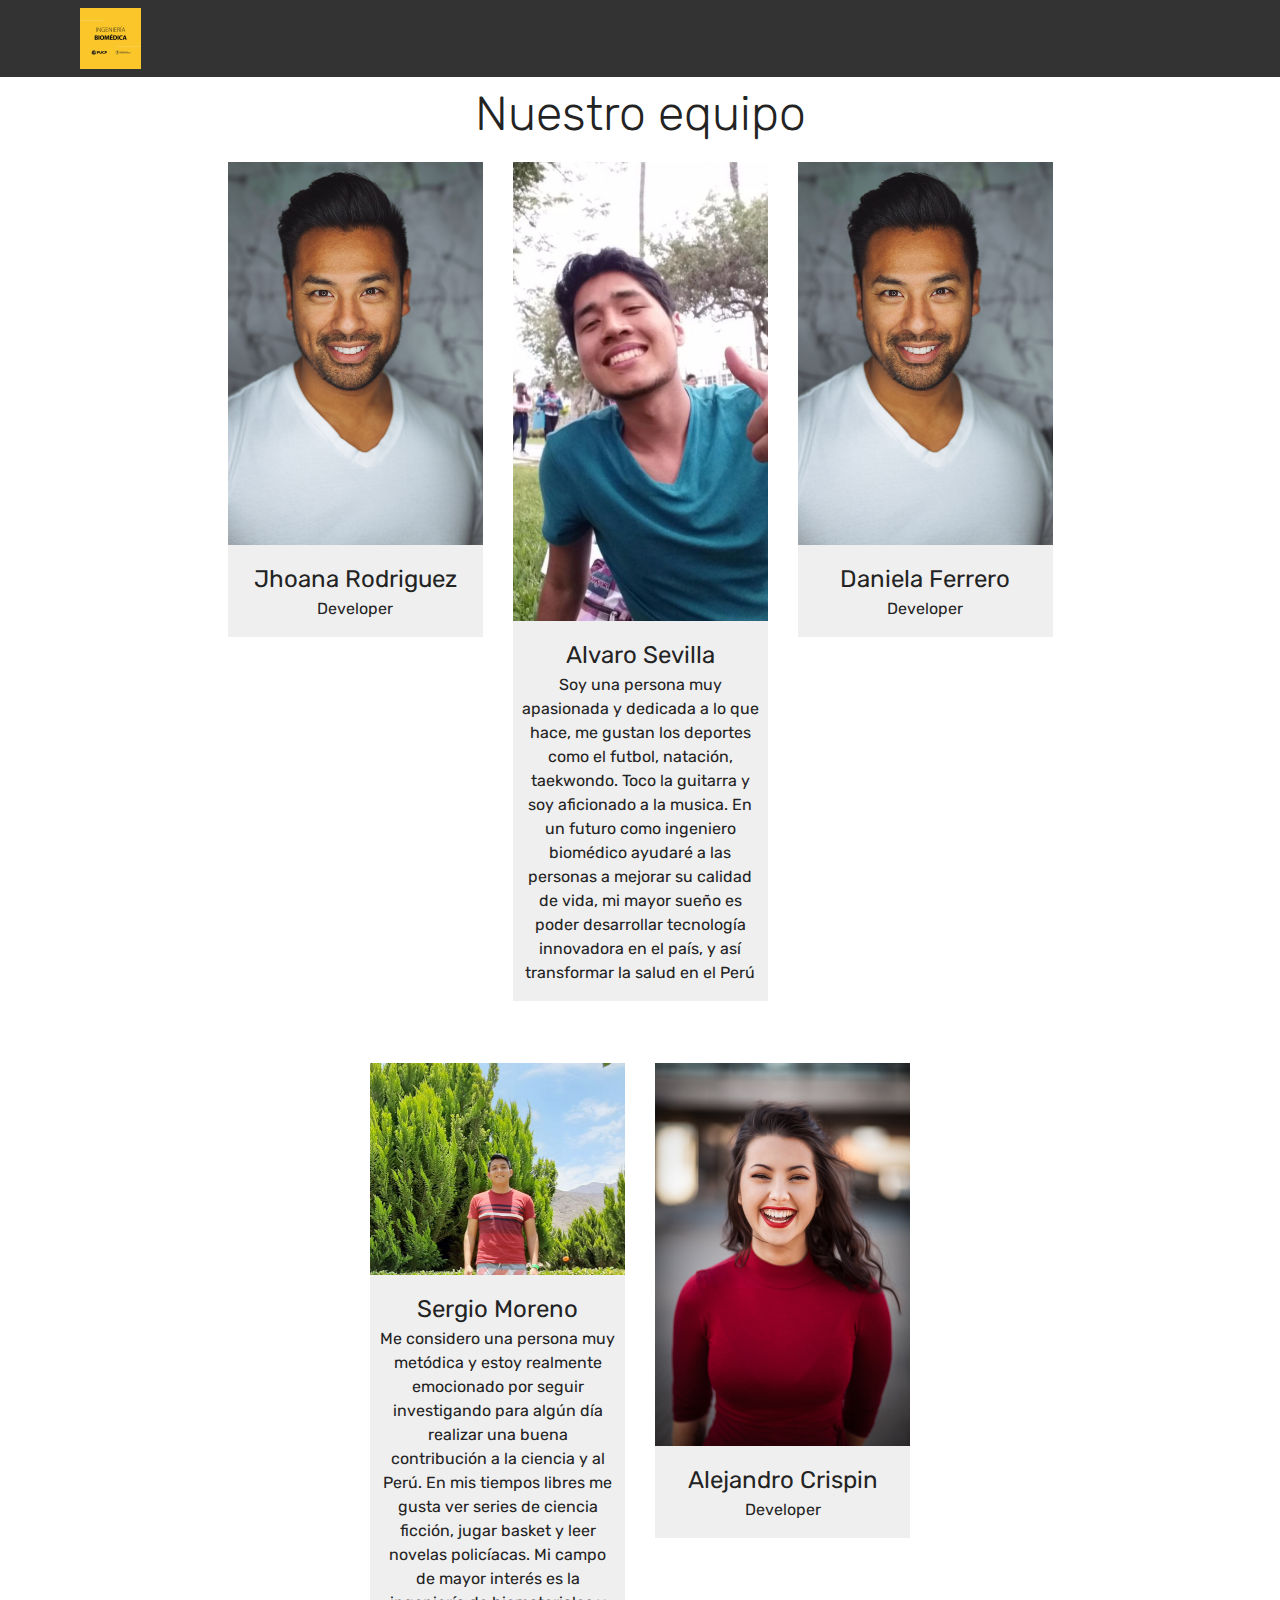
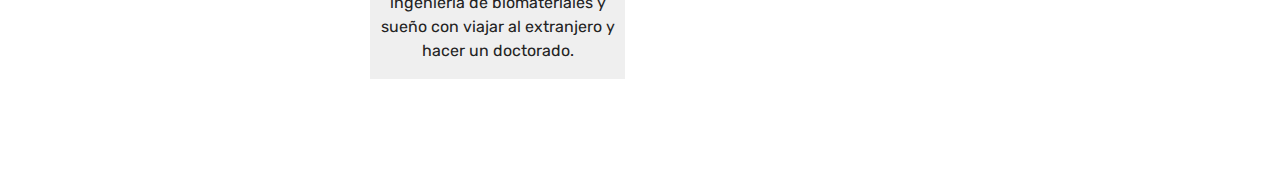
==== commit 626be1d6: "create github pages" ====
--- a/Nosotros.html
+++ b/Nosotros.html
@@ -54,7 +54,7 @@
     </nav>
 </section>
 
-<section class="engine"><a href="https://mobirise.info/i">website creation software</a></section><section class="team1 cid-rJEvImkR2A" id="team1-2">
+<section class="engine"><a href="https://mobirise.info/q">free responsive website templates</a></section><section class="team1 cid-rJEvImkR2A" id="team1-2">
     
     
     
@@ -74,58 +74,20 @@
                     <div class="item-role px-2">
                         <p>Developer</p>
                     </div>
-                    <div class="item-social pt-2">
-                        <a href="https://twitter.com/mobirise" target="_blank">
-                            <span class="p-1 socicon-twitter socicon mbr-iconfont mbr-iconfont-social"></span>
-                        </a>
-                        <a href="https://www.facebook.com/pages/Mobirise/1616226671953247" target="_blank">
-                            <span class="p-1 socicon-facebook socicon mbr-iconfont mbr-iconfont-social"></span>
-                        </a>
-                        <a href="https://plus.google.com/u/0/+Mobirise" target="_blank">
-                            <span class="p-1 socicon-googleplus socicon mbr-iconfont mbr-iconfont-social"></span>
-                        </a>
-                        <a href="https://www.linkedin.com/in/mobirise" target="_blank">
-                            <span class="p-1 socicon-linkedin socicon mbr-iconfont mbr-iconfont-social"></span>
-                        </a>
-                        <a href="https://www.instagram.com/mobirise/" target="_blank">
-                            
-                        </a>
-                        <a href="https://www.youtube.com/channel/UCt_tncVAetpK5JeM8L-8jyw" target="_blank">    
-                            
-                        </a>
-                    </div>
+                    
                 </div>
             </div><div class="team-item col-lg-3 col-md-6">
                 <div class="item-image">
-                    <img src="assets/images/face2.jpg" alt="" title="">
+                    <img src="assets/images/whatsapp-image-2019-12-03-at-9.21.44-pm-510x1023.jpeg" alt="" title="">
                 </div>
                 <div class="item-caption py-3">
                     <div class="item-name px-2">
                         <p class="mbr-fonts-style display-5">Alvaro Sevilla</p>
                     </div>
                     <div class="item-role px-2">
-                        <p>Developer</p>
+                        <p>Soy una persona muy apasionada y dedicada a lo que hace, me gustan los deportes como el futbol, natación, taekwondo. Toco la guitarra y soy aficionado a la musica. En un futuro como ingeniero biomédico ayudaré a las personas a mejorar su calidad de vida, mi mayor sueño es poder desarrollar tecnología innovadora en el país, y así transformar la salud en el Perú</p>
                     </div>
-                    <div class="item-social pt-2">
-                        <a href="https://twitter.com/mobirise" target="_blank">
-                            <span class="p-1 socicon-twitter socicon mbr-iconfont mbr-iconfont-social"></span>
-                        </a>
-                        <a href="https://www.facebook.com/pages/Mobirise/1616226671953247" target="_blank">
-                            <span class="p-1 socicon-facebook socicon mbr-iconfont mbr-iconfont-social"></span>
-                        </a>
-                        <a href="https://plus.google.com/u/0/+Mobirise" target="_blank">
-                            <span class="p-1 socicon-googleplus socicon mbr-iconfont mbr-iconfont-social"></span>
-                        </a>
-                        <a href="https://www.linkedin.com/in/mobirise" target="_blank">
-                            <span class="p-1 socicon-linkedin socicon mbr-iconfont mbr-iconfont-social"></span>
-                        </a>
-                        <a href="https://www.instagram.com/mobirise/" target="_blank">
-                            
-                        </a>
-                        <a href="https://www.youtube.com/channel/UCt_tncVAetpK5JeM8L-8jyw" target="_blank">    
-                            
-                        </a>
-                    </div>
+                    
                 </div>
             </div><div class="team-item col-lg-3 col-md-6">
                 <div class="item-image">
@@ -138,26 +100,7 @@
                     <div class="item-role px-2">
                         <p>Developer</p>
                     </div>
-                    <div class="item-social pt-2">
-                        <a href="https://twitter.com/mobirise" target="_blank">
-                            <span class="p-1 socicon-twitter socicon mbr-iconfont mbr-iconfont-social"></span>
-                        </a>
-                        <a href="https://www.facebook.com/pages/Mobirise/1616226671953247" target="_blank">
-                            <span class="p-1 socicon-facebook socicon mbr-iconfont mbr-iconfont-social"></span>
-                        </a>
-                        <a href="https://plus.google.com/u/0/+Mobirise" target="_blank">
-                            <span class="p-1 socicon-googleplus socicon mbr-iconfont mbr-iconfont-social"></span>
-                        </a>
-                        <a href="https://www.linkedin.com/in/mobirise" target="_blank">
-                            <span class="p-1 socicon-linkedin socicon mbr-iconfont mbr-iconfont-social"></span>
-                        </a>
-                        <a href="https://www.instagram.com/mobirise/" target="_blank">
-                            
-                        </a>
-                        <a href="https://www.youtube.com/channel/UCt_tncVAetpK5JeM8L-8jyw" target="_blank">    
-                            
-                        </a>
-                    </div>
+                    
                 </div>
             </div></div>    
     </div>
@@ -174,35 +117,16 @@
             
         <div class="team-item col-lg-3 col-md-6">
                 <div class="item-image">
-                    <img src="assets/images/face3.jpg" alt="" title="">
+                    <img src="assets/images/whatsapp-image-2019-12-03-at-8.44.58-pm-510x423.jpg" alt="" title="">
                 </div>
                 <div class="item-caption py-3">
                     <div class="item-name px-2">
                         <p class="mbr-fonts-style display-5">Sergio Moreno</p>
                     </div>
                     <div class="item-role px-2">
-                        <p>Developer</p>
+                        <p>Me considero una persona muy metódica y estoy realmente emocionado por seguir investigando para algún día realizar una buena contribución a la ciencia y al Perú. En mis tiempos libres me gusta ver series de ciencia ficción, jugar basket y leer novelas policíacas. Mi campo de mayor interés es la ingeniería de biomateriales y sueño con viajar al extranjero y hacer un doctorado.</p>
                     </div>
-                    <div class="item-social pt-2">
-                        <a href="https://twitter.com/mobirise" target="_blank">
-                            <span class="p-1 socicon-twitter socicon mbr-iconfont mbr-iconfont-social"></span>
-                        </a>
-                        <a href="https://www.facebook.com/pages/Mobirise/1616226671953247" target="_blank">
-                            <span class="p-1 socicon-facebook socicon mbr-iconfont mbr-iconfont-social"></span>
-                        </a>
-                        <a href="https://plus.google.com/u/0/+Mobirise" target="_blank">
-                            <span class="p-1 socicon-googleplus socicon mbr-iconfont mbr-iconfont-social"></span>
-                        </a>
-                        <a href="https://www.linkedin.com/in/mobirise" target="_blank">
-                            <span class="p-1 socicon-linkedin socicon mbr-iconfont mbr-iconfont-social"></span>
-                        </a>
-                        <a href="https://www.instagram.com/mobirise/" target="_blank">
-                            
-                        </a>
-                        <a href="https://www.youtube.com/channel/UCt_tncVAetpK5JeM8L-8jyw" target="_blank">    
-                            
-                        </a>
-                    </div>
+                    
                 </div>
             </div><div class="team-item col-lg-3 col-md-6">
                 <div class="item-image">
@@ -215,26 +139,7 @@
                     <div class="item-role px-2">
                         <p>Developer</p>
                     </div>
-                    <div class="item-social pt-2">
-                        <a href="https://twitter.com/mobirise" target="_blank">
-                            <span class="p-1 socicon-twitter socicon mbr-iconfont mbr-iconfont-social"></span>
-                        </a>
-                        <a href="https://www.facebook.com/pages/Mobirise/1616226671953247" target="_blank">
-                            <span class="p-1 socicon-facebook socicon mbr-iconfont mbr-iconfont-social"></span>
-                        </a>
-                        <a href="https://plus.google.com/u/0/+Mobirise" target="_blank">
-                            <span class="p-1 socicon-googleplus socicon mbr-iconfont mbr-iconfont-social"></span>
-                        </a>
-                        <a href="https://www.linkedin.com/in/mobirise" target="_blank">
-                            <span class="p-1 socicon-linkedin socicon mbr-iconfont mbr-iconfont-social"></span>
-                        </a>
-                        <a href="https://www.instagram.com/mobirise/" target="_blank">
-                            
-                        </a>
-                        <a href="https://www.youtube.com/channel/UCt_tncVAetpK5JeM8L-8jyw" target="_blank">    
-                            
-                        </a>
-                    </div>
+                    
                 </div>
             </div></div>    
     </div>
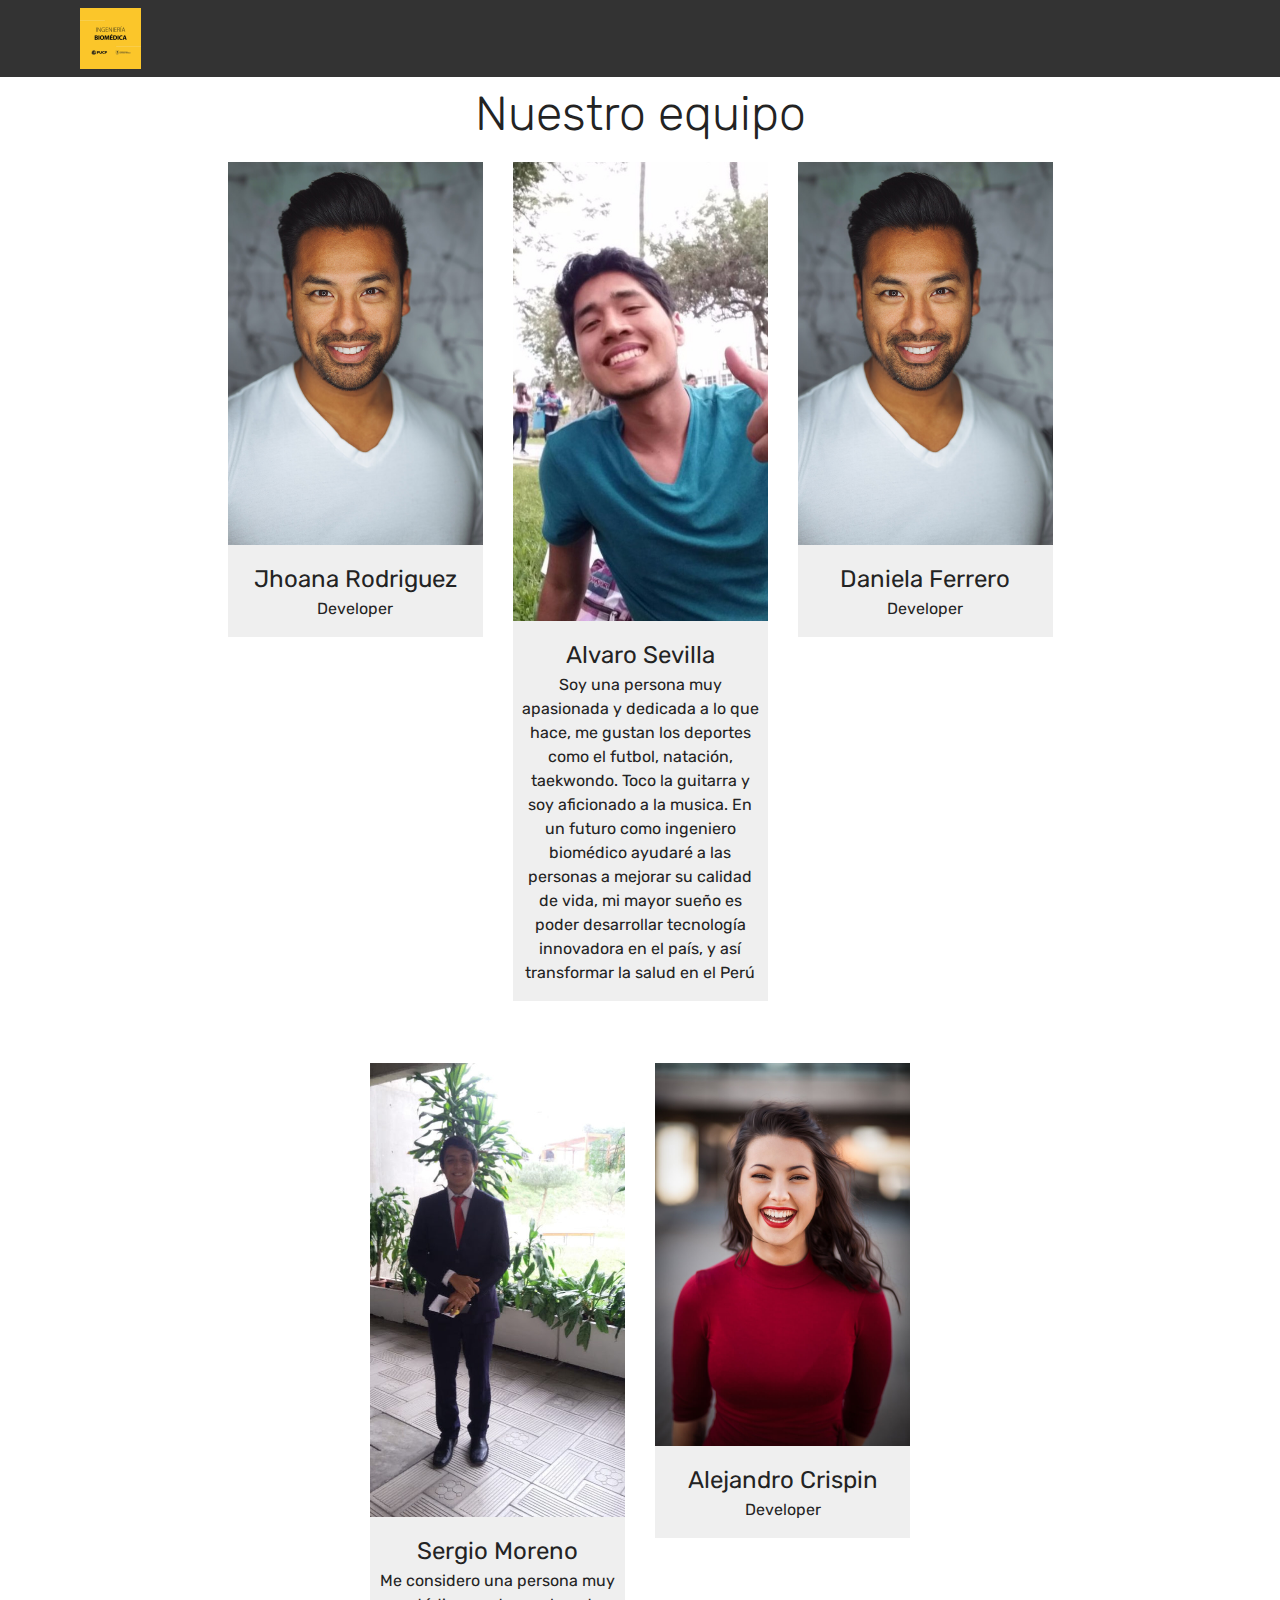
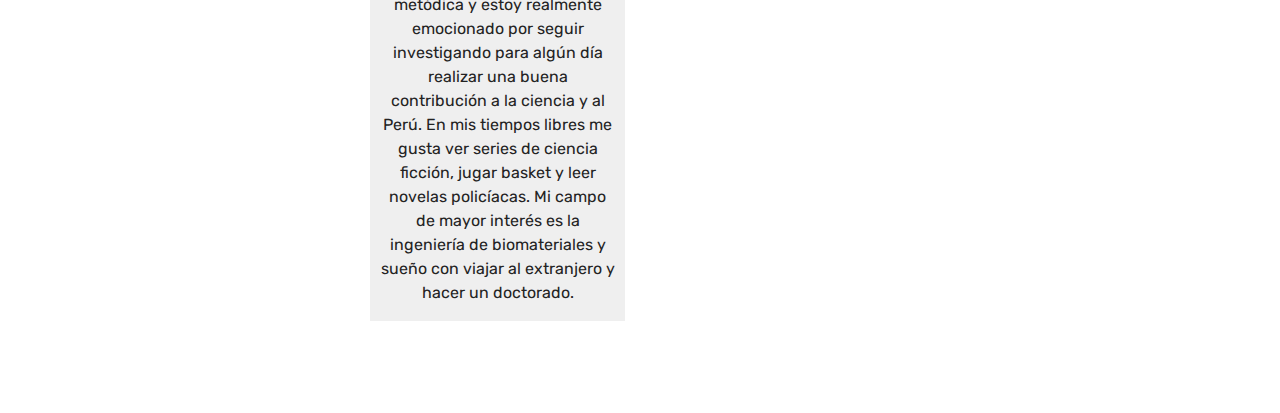
==== commit 56298b2b: "create github pages" ====
--- a/Nosotros.html
+++ b/Nosotros.html
@@ -54,7 +54,7 @@
     </nav>
 </section>
 
-<section class="engine"><a href="https://mobirise.info/q">free responsive website templates</a></section><section class="team1 cid-rJEvImkR2A" id="team1-2">
+<section class="engine"><a href="https://mobirise.info/d">website maker</a></section><section class="team1 cid-rJEvImkR2A" id="team1-2">
     
     
     
@@ -117,7 +117,7 @@
             
         <div class="team-item col-lg-3 col-md-6">
                 <div class="item-image">
-                    <img src="assets/images/whatsapp-image-2019-12-03-at-8.44.58-pm-510x423.jpg" alt="" title="">
+                    <img src="assets/images/whatsapp-image-2019-12-04-at-12.32.27-pm-510x907.jpg" alt="" title="">
                 </div>
                 <div class="item-caption py-3">
                     <div class="item-name px-2">
--- a/assets/mobirise/css/mbr-additional.css
+++ b/assets/mobirise/css/mbr-additional.css
@@ -738,6 +738,11 @@
 .cid-rJEsqr1I8P .mbr-text,
 .cid-rJEsqr1I8P .mbr-section-btn {
   text-align: center;
+}
+.cid-rJHR87QMzI {
+  padding-top: 30px;
+  padding-bottom: 30px;
+  background-color: #2e2e2e;
 }
 .cid-rJEyBUMX76 .modal-body .close {
   background: #1b1b1b;
--- a/assets/mobirise/css/mbr-additional.css
+++ b/assets/mobirise/css/mbr-additional.css
@@ -738,6 +738,11 @@
 .cid-rJEsqr1I8P .mbr-text,
 .cid-rJEsqr1I8P .mbr-section-btn {
   text-align: center;
+}
+.cid-rJHR87QMzI {
+  padding-top: 30px;
+  padding-bottom: 30px;
+  background-color: #2e2e2e;
 }
 .cid-rJEyBUMX76 .modal-body .close {
   background: #1b1b1b;
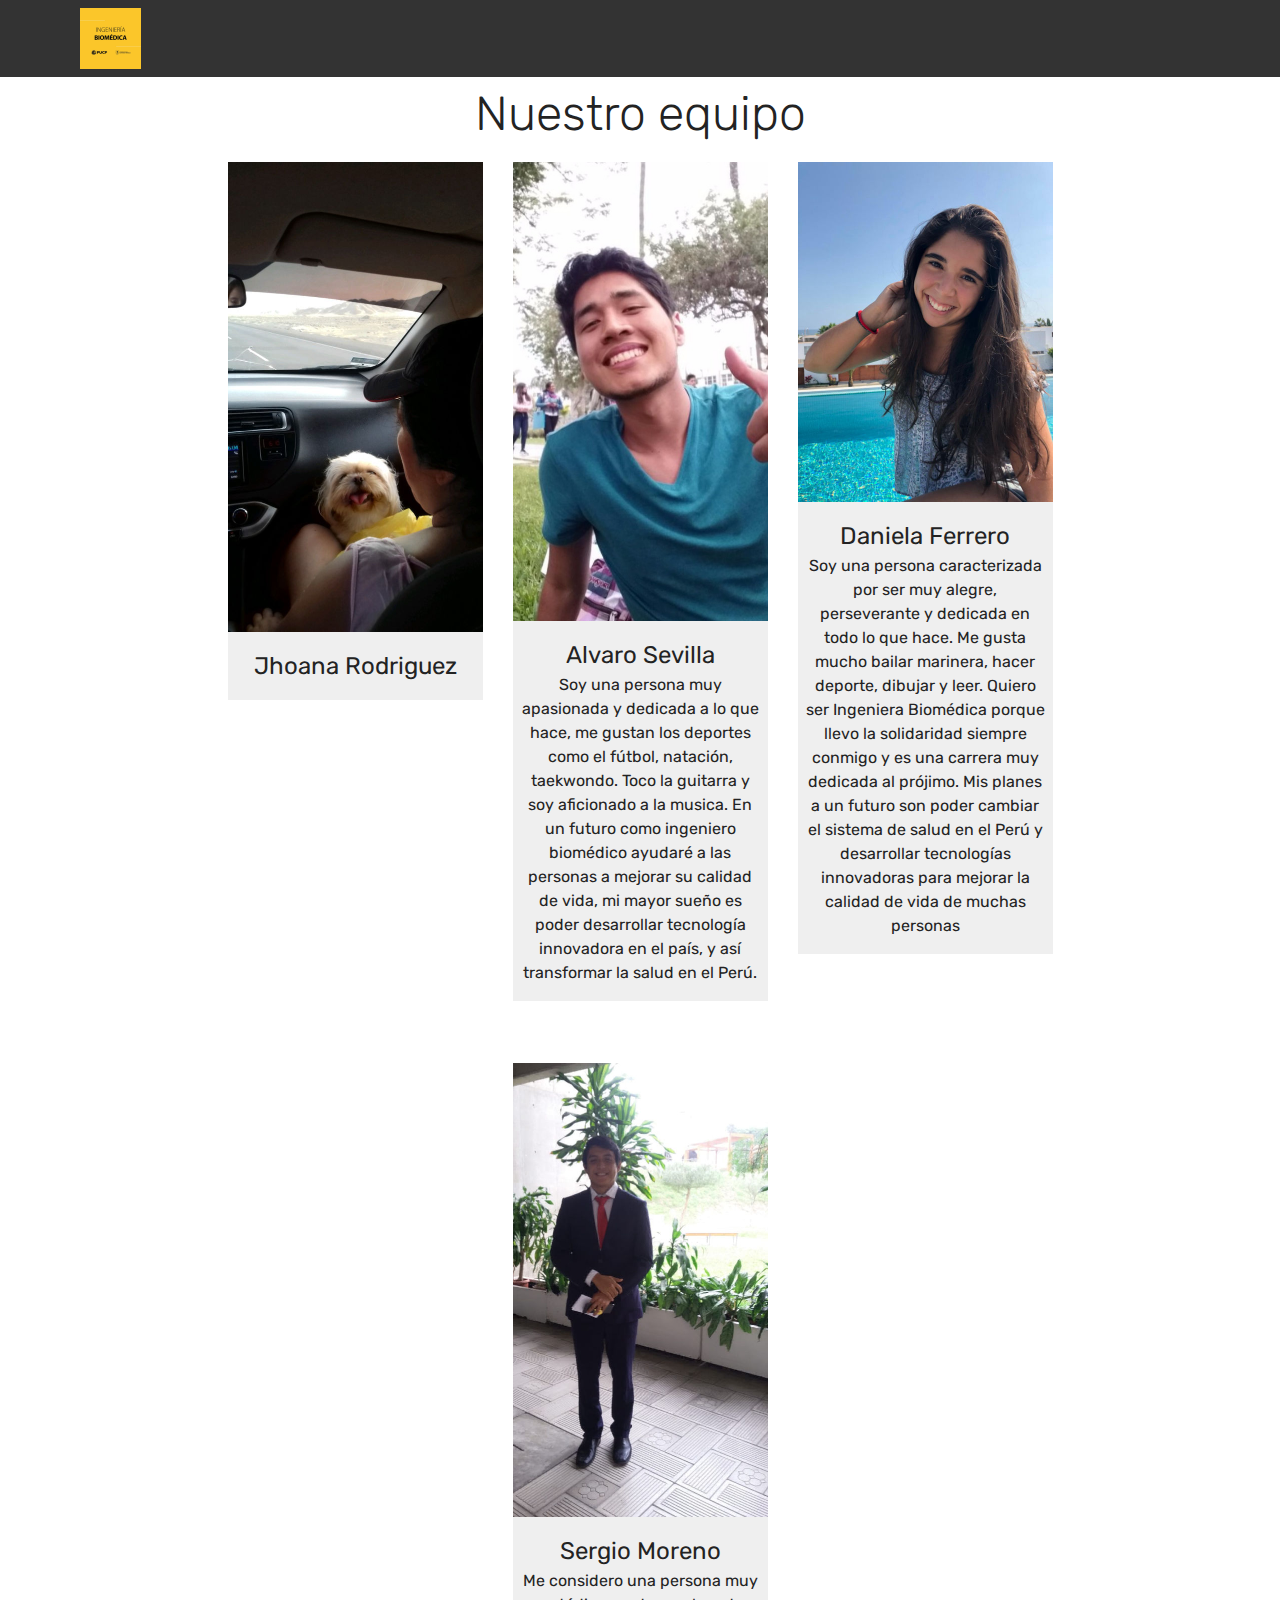
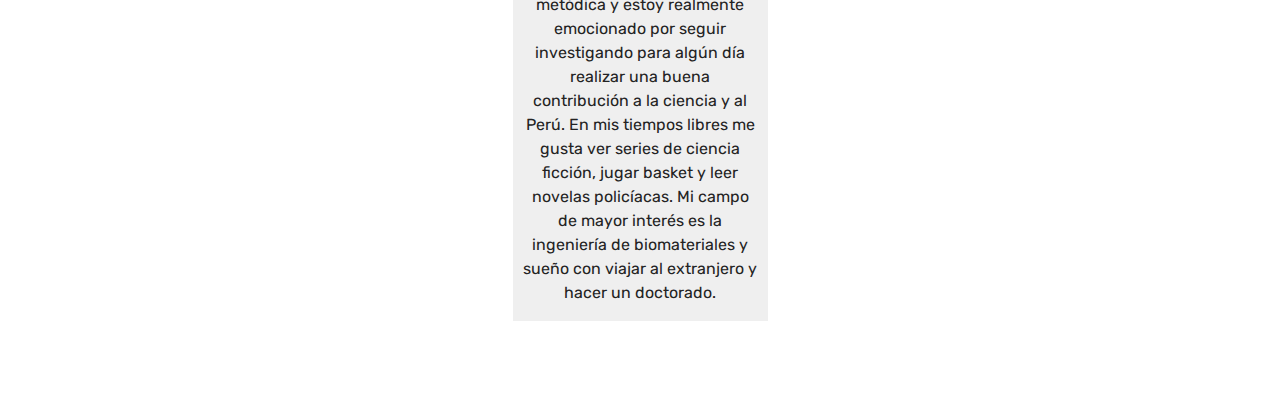
==== commit d62459f6: "create github pages" ====
--- a/Nosotros.html
+++ b/Nosotros.html
@@ -54,7 +54,7 @@
     </nav>
 </section>
 
-<section class="engine"><a href="https://mobirise.info/d">website maker</a></section><section class="team1 cid-rJEvImkR2A" id="team1-2">
+<section class="engine"><a href="https://mobirise.info/c">free website builder</a></section><section class="team1 cid-rJEvImkR2A" id="team1-2">
     
     
     
@@ -65,14 +65,14 @@
             
         <div class="team-item col-lg-3 col-md-6">
                 <div class="item-image">
-                    <img src="assets/images/face3.jpg" alt="" title="">
+                    <img src="assets/images/whatsapp-image-2019-12-03-at-9.07.07-pm-510x939.jpg" alt="" title="">
                 </div>
                 <div class="item-caption py-3">
                     <div class="item-name px-2">
                         <p class="mbr-fonts-style display-5">Jhoana Rodriguez</p>
                     </div>
                     <div class="item-role px-2">
-                        <p>Developer</p>
+                        <p></p>
                     </div>
                     
                 </div>
@@ -85,20 +85,20 @@
                         <p class="mbr-fonts-style display-5">Alvaro Sevilla</p>
                     </div>
                     <div class="item-role px-2">
-                        <p>Soy una persona muy apasionada y dedicada a lo que hace, me gustan los deportes como el futbol, natación, taekwondo. Toco la guitarra y soy aficionado a la musica. En un futuro como ingeniero biomédico ayudaré a las personas a mejorar su calidad de vida, mi mayor sueño es poder desarrollar tecnología innovadora en el país, y así transformar la salud en el Perú</p>
+                        <p>Soy una persona muy apasionada y dedicada a lo que hace, me gustan los deportes como el fútbol, natación, taekwondo. Toco la guitarra y soy aficionado a la musica. En un futuro como ingeniero biomédico ayudaré a las personas a mejorar su calidad de vida, mi mayor sueño es poder desarrollar tecnología innovadora en el país, y así transformar la salud en el Perú.</p>
                     </div>
                     
                 </div>
             </div><div class="team-item col-lg-3 col-md-6">
                 <div class="item-image">
-                    <img src="assets/images/face3.jpg" alt="" title="">
+                    <img src="assets/images/whatsapp-image-2019-12-04-at-2.11.30-pm-510x680.jpg" alt="" title="">
                 </div>
                 <div class="item-caption py-3">
                     <div class="item-name px-2">
                         <p class="mbr-fonts-style display-5">Daniela Ferrero</p>
                     </div>
                     <div class="item-role px-2">
-                        <p>Developer</p>
+                        <p>Soy una persona caracterizada por ser muy alegre, perseverante y dedicada en todo lo que hace. Me gusta mucho bailar marinera, hacer deporte, dibujar y leer. Quiero ser Ingeniera Biomédica porque llevo la solidaridad siempre conmigo y es una carrera muy dedicada al prójimo. Mis planes a un futuro son poder cambiar el sistema de salud en el Perú y desarrollar tecnologías innovadoras para mejorar la calidad de vida de muchas personas</p>
                     </div>
                     
                 </div>
@@ -128,19 +128,6 @@
                     </div>
                     
                 </div>
-            </div><div class="team-item col-lg-3 col-md-6">
-                <div class="item-image">
-                    <img src="assets/images/face2.jpg" alt="" title="">
-                </div>
-                <div class="item-caption py-3">
-                    <div class="item-name px-2">
-                        <p class="mbr-fonts-style display-5">Alejandro Crispin</p>
-                    </div>
-                    <div class="item-role px-2">
-                        <p>Developer</p>
-                    </div>
-                    
-                </div>
             </div></div>    
     </div>
 </section>
